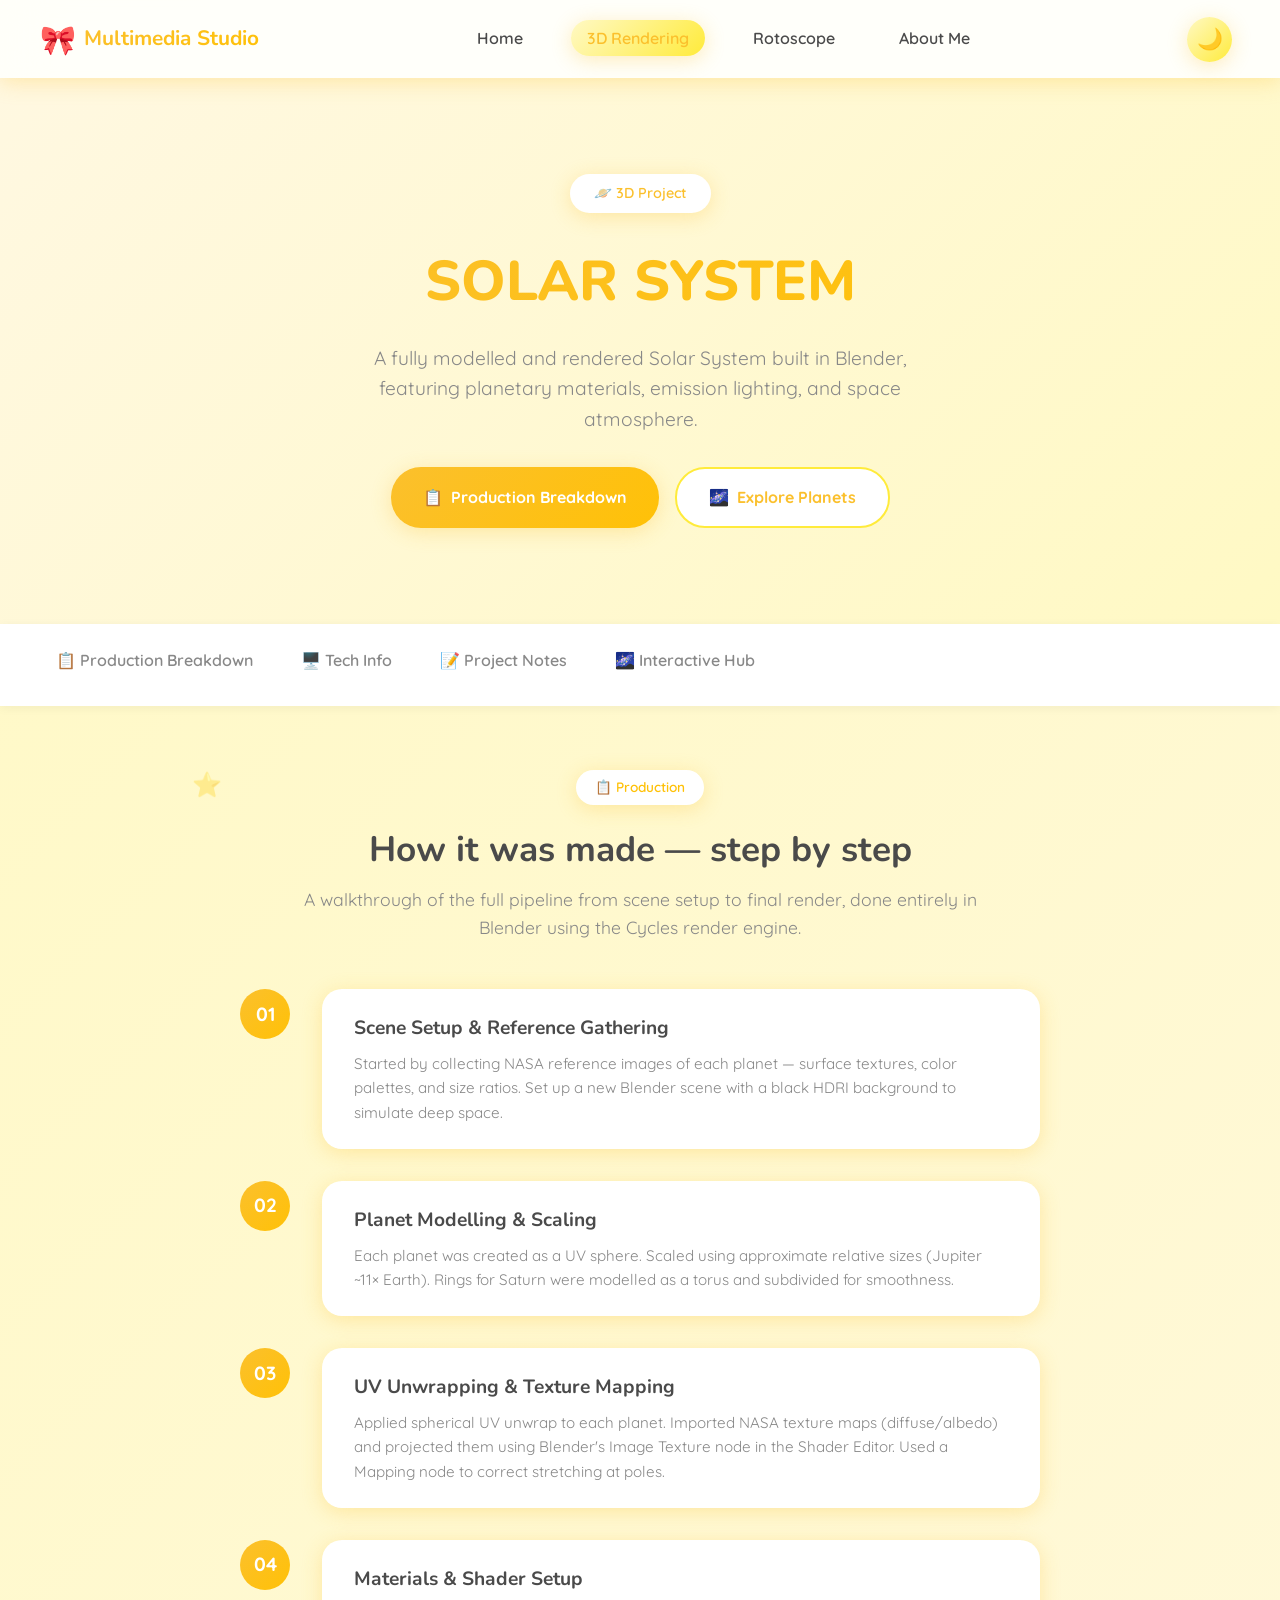
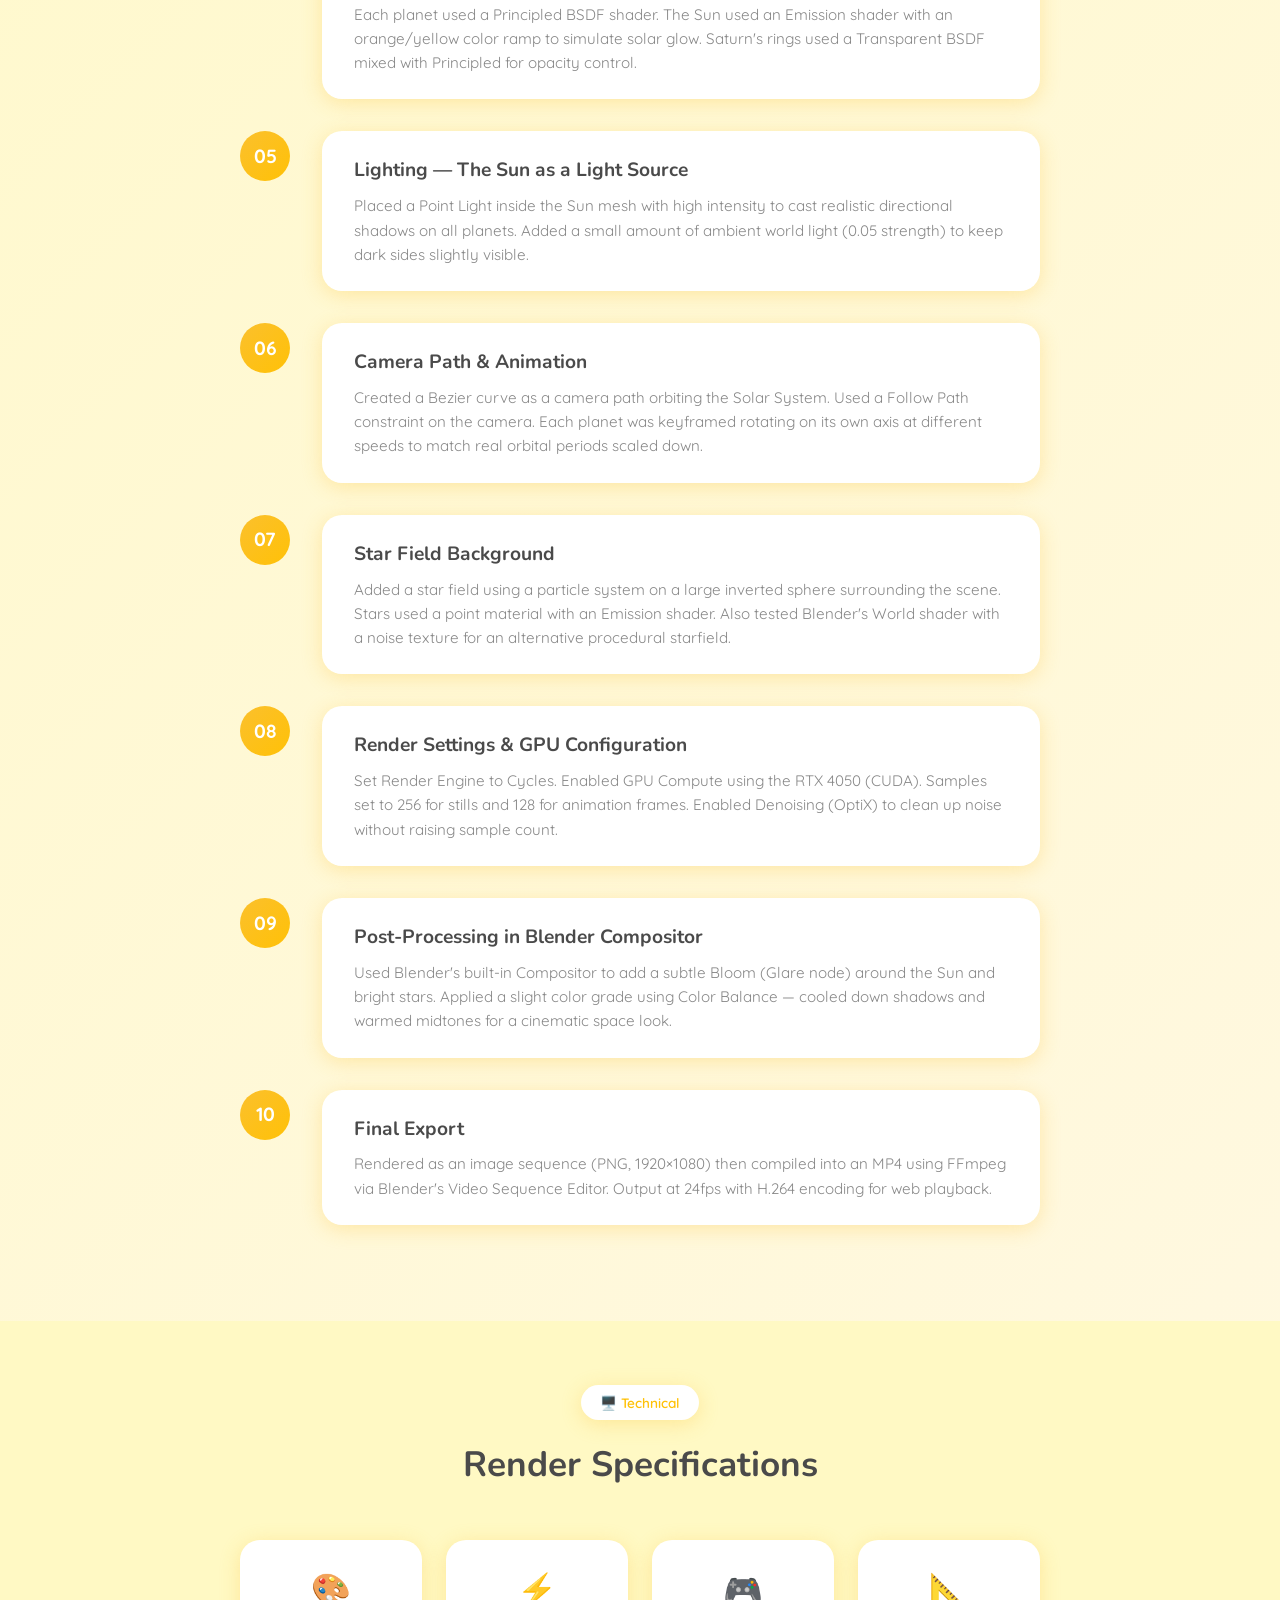
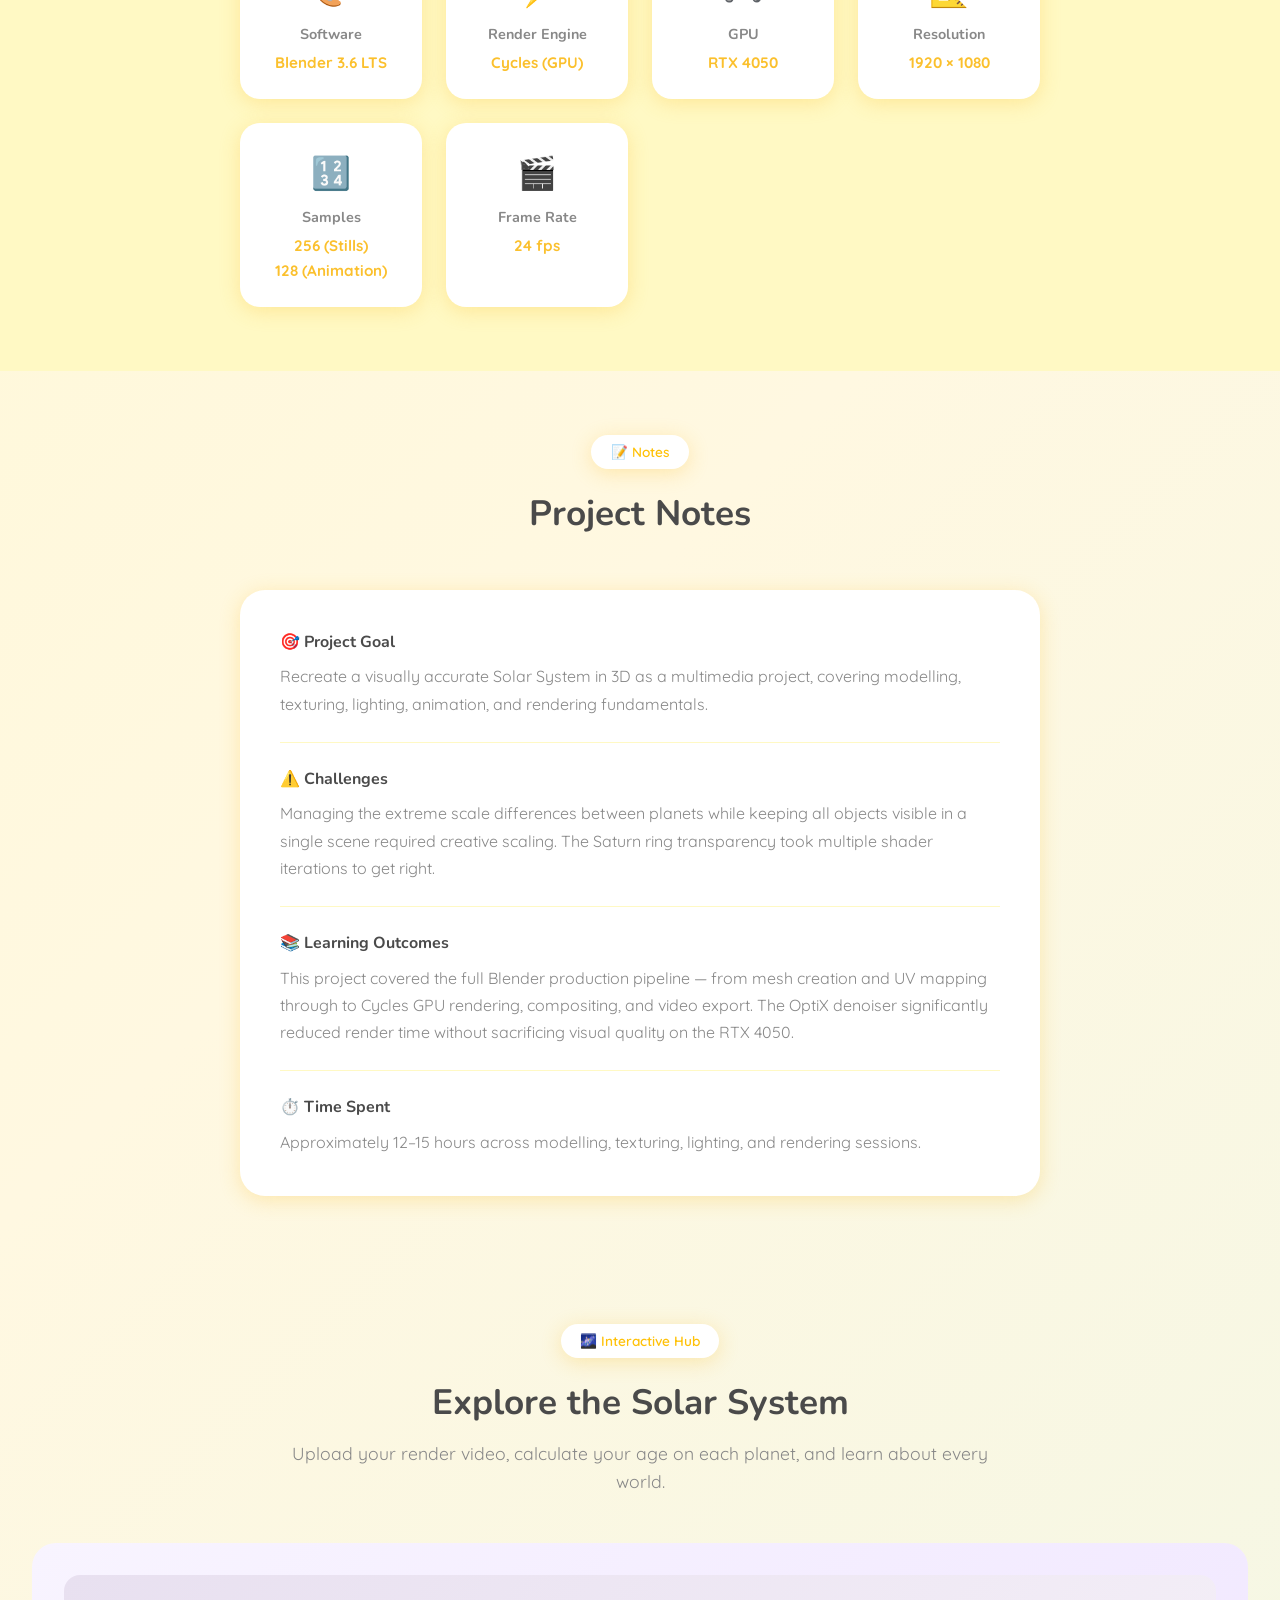
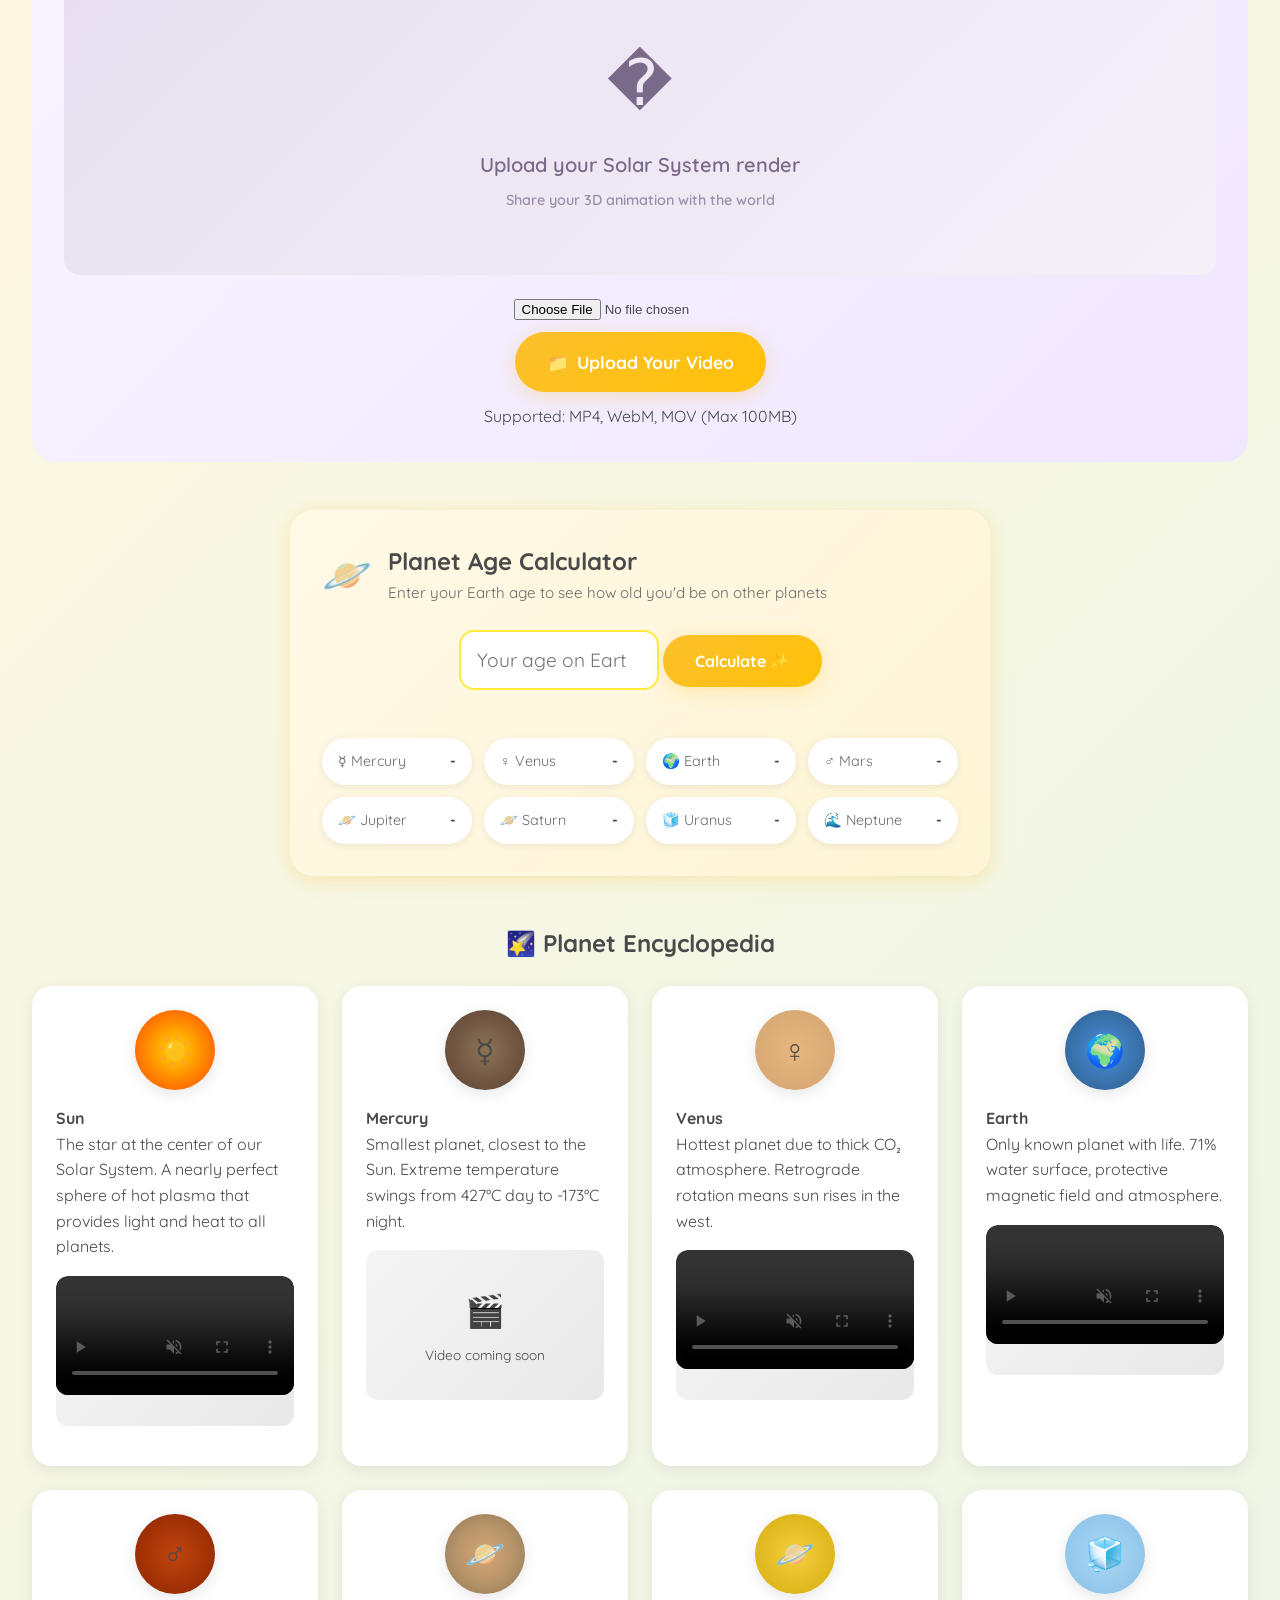
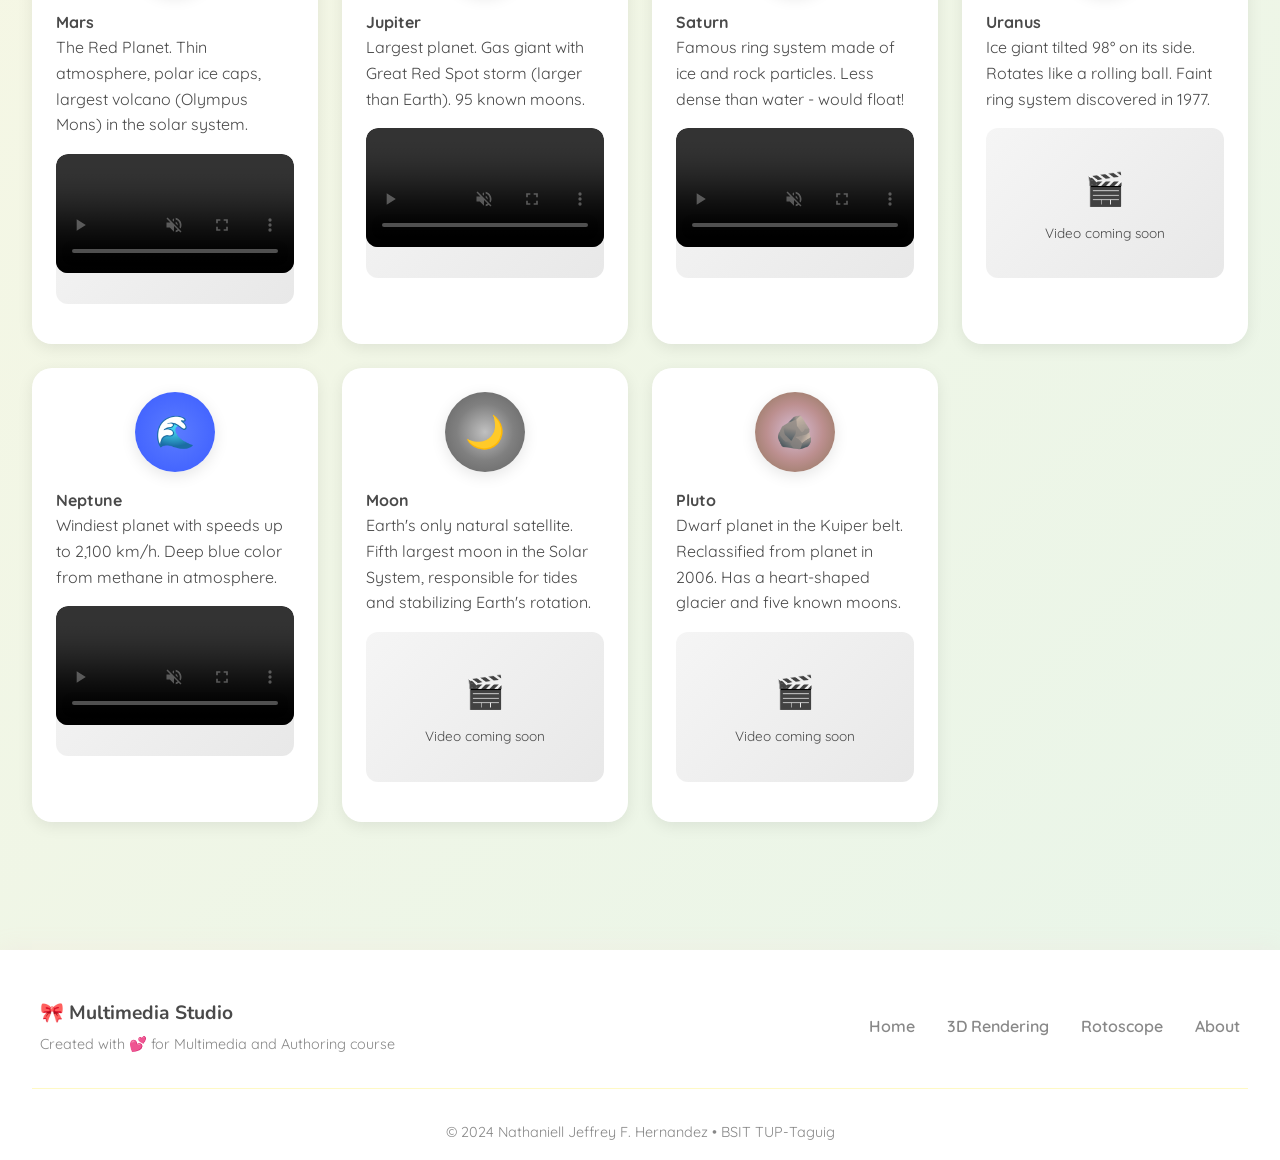
==== 3d-rendering.html @ fbd69162 "Initial commit - Multimedia Studio website" ====
<!DOCTYPE html>
<html lang="en">
<head>
    <meta charset="UTF-8">
    <meta name="viewport" content="width=device-width, initial-scale=1.0">
    <title>Multimedia Studio | 3D Rendering — Solar System</title>
    <link href="https://fonts.googleapis.com/css2?family=Nunito:wght@400;600;700;800&family=Quicksand:wght@400;500;600;700&display=swap" rel="stylesheet">
    <link rel="stylesheet" href="styles.css">
</head>
<body>
    <!-- Floating Decorative Elements -->
    <div class="floating-elements">
        <div class="float-item">🌸</div>
        <div class="float-item">✨</div>
        <div class="float-item">🪐</div>
        <div class="float-item">🌙</div>
        <div class="float-item">⭐</div>
    </div>

    <!-- Navigation -->
    <nav class="nav">
        <div class="nav-container">
            <a href="index.html" class="logo">
                <span class="logo-icon">🎀</span>
                <span class="logo-text">Multimedia Studio</span>
            </a>
            <ul class="nav-links">
                <li><a href="index.html" class="nav-link">Home</a></li>
                <li><a href="3d-rendering.html" class="nav-link active">3D Rendering</a></li>
                <li><a href="rotoscope.html" class="nav-link">Rotoscope</a></li>
                <li><a href="about.html" class="nav-link">About Me</a></li>
            </ul>
            <button class="theme-toggle" id="theme-toggle" title="Toggle Light/Dark Mode">
                <span class="theme-icon">🌙</span>
            </button>
            <button class="mobile-menu-btn">☰</button>
        </div>
    </nav>

    <!-- Hero Section -->
    <section class="hero hero-purple">
        <div class="hero-content">
            <div class="hero-badge">🪐 3D Project</div>
            <h1 class="hero-title">SOLAR SYSTEM</h1>
            <p class="hero-subtitle">A fully modelled and rendered Solar System built in Blender, featuring planetary materials, emission lighting, and space atmosphere.</p>
            
            <div class="hero-buttons">
                <a href="#production" class="btn btn-primary">
                    <span>📋</span> Production Breakdown
                </a>
                <a href="#encyclopedia" class="btn btn-secondary">
                    <span>🌌</span> Explore Planets
                </a>
            </div>
        </div>
    </section>

    <!-- Quick Navigation -->
    <div class="quick-nav">
        <div class="quick-nav-container">
            <a href="#production" class="quick-nav-link">📋 Production Breakdown</a>
            <a href="#tech" class="quick-nav-link">🖥️ Tech Info</a>
            <a href="#notes" class="quick-nav-link">📝 Project Notes</a>
            <a href="#encyclopedia" class="quick-nav-link">🌌 Interactive Hub</a>
        </div>
    </div>

    <!-- Production Breakdown -->
    <section id="production" class="section">
        <div class="section-header">
            <span class="section-badge">📋 Production</span>
            <h2 class="section-title">How it was made — step by step</h2>
            <p class="section-subtitle">A walkthrough of the full pipeline from scene setup to final render, done entirely in Blender using the Cycles render engine.</p>
        </div>

        <div class="timeline">
            <div class="timeline-item">
                <div class="timeline-number">01</div>
                <div class="timeline-content">
                    <h3>Scene Setup & Reference Gathering</h3>
                    <p>Started by collecting NASA reference images of each planet — surface textures, color palettes, and size ratios. Set up a new Blender scene with a black HDRI background to simulate deep space.</p>
                </div>
            </div>

            <div class="timeline-item">
                <div class="timeline-number">02</div>
                <div class="timeline-content">
                    <h3>Planet Modelling & Scaling</h3>
                    <p>Each planet was created as a UV sphere. Scaled using approximate relative sizes (Jupiter ~11× Earth). Rings for Saturn were modelled as a torus and subdivided for smoothness.</p>
                </div>
            </div>

            <div class="timeline-item">
                <div class="timeline-number">03</div>
                <div class="timeline-content">
                    <h3>UV Unwrapping & Texture Mapping</h3>
                    <p>Applied spherical UV unwrap to each planet. Imported NASA texture maps (diffuse/albedo) and projected them using Blender's Image Texture node in the Shader Editor. Used a Mapping node to correct stretching at poles.</p>
                </div>
            </div>

            <div class="timeline-item">
                <div class="timeline-number">04</div>
                <div class="timeline-content">
                    <h3>Materials & Shader Setup</h3>
                    <p>Each planet used a Principled BSDF shader. The Sun used an Emission shader with an orange/yellow color ramp to simulate solar glow. Saturn's rings used a Transparent BSDF mixed with Principled for opacity control.</p>
                </div>
            </div>

            <div class="timeline-item">
                <div class="timeline-number">05</div>
                <div class="timeline-content">
                    <h3>Lighting — The Sun as a Light Source</h3>
                    <p>Placed a Point Light inside the Sun mesh with high intensity to cast realistic directional shadows on all planets. Added a small amount of ambient world light (0.05 strength) to keep dark sides slightly visible.</p>
                </div>
            </div>

            <div class="timeline-item">
                <div class="timeline-number">06</div>
                <div class="timeline-content">
                    <h3>Camera Path & Animation</h3>
                    <p>Created a Bezier curve as a camera path orbiting the Solar System. Used a Follow Path constraint on the camera. Each planet was keyframed rotating on its own axis at different speeds to match real orbital periods scaled down.</p>
                </div>
            </div>

            <div class="timeline-item">
                <div class="timeline-number">07</div>
                <div class="timeline-content">
                    <h3>Star Field Background</h3>
                    <p>Added a star field using a particle system on a large inverted sphere surrounding the scene. Stars used a point material with an Emission shader. Also tested Blender's World shader with a noise texture for an alternative procedural starfield.</p>
                </div>
            </div>

            <div class="timeline-item">
                <div class="timeline-number">08</div>
                <div class="timeline-content">
                    <h3>Render Settings & GPU Configuration</h3>
                    <p>Set Render Engine to Cycles. Enabled GPU Compute using the RTX 4050 (CUDA). Samples set to 256 for stills and 128 for animation frames. Enabled Denoising (OptiX) to clean up noise without raising sample count.</p>
                </div>
            </div>

            <div class="timeline-item">
                <div class="timeline-number">09</div>
                <div class="timeline-content">
                    <h3>Post-Processing in Blender Compositor</h3>
                    <p>Used Blender's built-in Compositor to add a subtle Bloom (Glare node) around the Sun and bright stars. Applied a slight color grade using Color Balance — cooled down shadows and warmed midtones for a cinematic space look.</p>
                </div>
            </div>

            <div class="timeline-item">
                <div class="timeline-number">10</div>
                <div class="timeline-content">
                    <h3>Final Export</h3>
                    <p>Rendered as an image sequence (PNG, 1920×1080) then compiled into an MP4 using FFmpeg via Blender's Video Sequence Editor. Output at 24fps with H.264 encoding for web playback.</p>
                </div>
            </div>
        </div>
    </section>

    <!-- Tech Specs -->
    <section id="tech" class="section section-pink">
        <div class="section-header">
            <span class="section-badge">🖥️ Technical</span>
            <h2 class="section-title">Render Specifications</h2>
        </div>

        <div class="specs-grid">
            <div class="spec-card">
                <div class="spec-icon">🎨</div>
                <h4>Software</h4>
                <p>Blender 3.6 LTS</p>
            </div>
            <div class="spec-card">
                <div class="spec-icon">⚡</div>
                <h4>Render Engine</h4>
                <p>Cycles (GPU)</p>
            </div>
            <div class="spec-card">
                <div class="spec-icon">🎮</div>
                <h4>GPU</h4>
                <p>RTX 4050</p>
            </div>
            <div class="spec-card">
                <div class="spec-icon">📐</div>
                <h4>Resolution</h4>
                <p>1920 × 1080</p>
            </div>
            <div class="spec-card">
                <div class="spec-icon">🔢</div>
                <h4>Samples</h4>
                <p>256 (Stills)<br>128 (Animation)</p>
            </div>
            <div class="spec-card">
                <div class="spec-icon">🎬</div>
                <h4>Frame Rate</h4>
                <p>24 fps</p>
            </div>
        </div>
    </section>

    <!-- Project Notes -->
    <section id="notes" class="section">
        <div class="section-header">
            <span class="section-badge">📝 Notes</span>
            <h2 class="section-title">Project Notes</h2>
        </div>

        <div class="notes-card">
            <div class="note-item">
                <h4>🎯 Project Goal</h4>
                <p>Recreate a visually accurate Solar System in 3D as a multimedia project, covering modelling, texturing, lighting, animation, and rendering fundamentals.</p>
            </div>
            <div class="note-item">
                <h4>⚠️ Challenges</h4>
                <p>Managing the extreme scale differences between planets while keeping all objects visible in a single scene required creative scaling. The Saturn ring transparency took multiple shader iterations to get right.</p>
            </div>
            <div class="note-item">
                <h4>📚 Learning Outcomes</h4>
                <p>This project covered the full Blender production pipeline — from mesh creation and UV mapping through to Cycles GPU rendering, compositing, and video export. The OptiX denoiser significantly reduced render time without sacrificing visual quality on the RTX 4050.</p>
            </div>
            <div class="note-item">
                <h4>⏱️ Time Spent</h4>
                <p>Approximately 12–15 hours across modelling, texturing, lighting, and rendering sessions.</p>
            </div>
        </div>
    </section>

    <!-- Interactive Planet Hub -->
    <section id="encyclopedia" class="section">
        <div class="section-header">
            <span class="section-badge">🌌 Interactive Hub</span>
            <h2 class="section-title">Explore the Solar System</h2>
            <p class="section-subtitle">Upload your render video, calculate your age on each planet, and learn about every world.</p>
        </div>

        <!-- Video Upload Section -->
        <div class="video-upload-section">
            <div class="video-display-large" id="videoDisplay">
                <div class="video-placeholder-hero">
                    <span>�</span>
                    <p>Upload your Solar System render</p>
                    <p class="video-hint">Share your 3D animation with the world</p>
                </div>
            </div>
            <div class="video-controls-large">
                <input type="file" id="videoUpload" accept="video/*" class="video-input" onchange="handleVideoUpload(event)">
                <label for="videoUpload" class="btn btn-primary btn-large">
                    <span>📁</span> Upload Your Video
                </label>
                <p class="upload-note">Supported: MP4, WebM, MOV (Max 100MB)</p>
            </div>
        </div>

        <!-- Planet Age Calculator -->
        <div class="calculator-card integrated">
            <div class="calc-header">
                <span class="calc-icon">🪐</span>
                <div>
                    <h3>Planet Age Calculator</h3>
                    <p>Enter your Earth age to see how old you'd be on other planets</p>
                </div>
            </div>
            <div class="calc-input-group">
                <input type="number" id="earth-age" placeholder="Your age on Earth" min="0" max="120">
                <button onclick="calculatePlanetAges()" class="btn btn-primary">Calculate ✨</button>
            </div>
            
            <div id="age-results" class="age-results-compact">
                <div class="planet-age-pill">
                    <span>☿️ Mercury</span>
                    <strong id="mercury-age">-</strong>
                </div>
                <div class="planet-age-pill">
                    <span>♀️ Venus</span>
                    <strong id="venus-age">-</strong>
                </div>
                <div class="planet-age-pill">
                    <span>🌍 Earth</span>
                    <strong id="earth-result">-</strong>
                </div>
                <div class="planet-age-pill">
                    <span>♂️ Mars</span>
                    <strong id="mars-age">-</strong>
                </div>
                <div class="planet-age-pill">
                    <span>🪐 Jupiter</span>
                    <strong id="jupiter-age">-</strong>
                </div>
                <div class="planet-age-pill">
                    <span>🪐 Saturn</span>
                    <strong id="saturn-age">-</strong>
                </div>
                <div class="planet-age-pill">
                    <span>🧊 Uranus</span>
                    <strong id="uranus-age">-</strong>
                </div>
                <div class="planet-age-pill">
                    <span>🌊 Neptune</span>
                    <strong id="neptune-age">-</strong>
                </div>
            </div>
        </div>

        <!-- Planet Encyclopedia -->
        <div class="planets-encyclopedia">
            <h3 class="encyclopedia-title">🌠 Planet Encyclopedia</h3>
            <div class="planets-grid-videos">
                <!-- Sun -->
                <div class="planet-card-video">
                    <div class="planet-visual" style="background: radial-gradient(circle, #FFD700, #FF8C00, #FF4500);">☀️</div>
                    <h4>Sun</h4>
                    <p>The star at the center of our Solar System. A nearly perfect sphere of hot plasma that provides light and heat to all planets.</p>
                    <div class="planet-video-container">
                        <video controls loop autoplay muted class="planet-video-player">
                            <source src="sun0001-0250.mp4" type="video/mp4">
                            Your browser does not support the video tag.
                        </video>
                    </div>
                </div>
                <!-- Mercury - No video available -->
                <div class="planet-card-video">
                    <div class="planet-visual" style="background: radial-gradient(circle, #8B7355, #5C4033);">☿️</div>
                    <h4>Mercury</h4>
                    <p>Smallest planet, closest to the Sun. Extreme temperature swings from 427°C day to -173°C night.</p>
                    <div class="planet-video-container" id="mercury-video">
                        <div class="planet-video-placeholder">
                            <span>🎬</span>
                            <p>Video coming soon</p>
                        </div>
                    </div>
                </div>
                <!-- Venus -->
                <div class="planet-card-video">
                    <div class="planet-visual" style="background: radial-gradient(circle, #E6B87D, #D4A373);">♀️</div>
                    <h4>Venus</h4>
                    <p>Hottest planet due to thick CO₂ atmosphere. Retrograde rotation means sun rises in the west.</p>
                    <div class="planet-video-container">
                        <video controls loop autoplay muted class="planet-video-player">
                            <source src="venus0001-0250.mp4" type="video/mp4">
                            Your browser does not support the video tag.
                        </video>
                    </div>
                </div>
                <!-- Earth -->
                <div class="planet-card-video">
                    <div class="planet-visual" style="background: radial-gradient(circle, #4A90D9, #2E5C8A);">🌍</div>
                    <h4>Earth</h4>
                    <p>Only known planet with life. 71% water surface, protective magnetic field and atmosphere.</p>
                    <div class="planet-video-container">
                        <video controls loop autoplay muted class="planet-video-player">
                            <source src="earth0001-0250.mp4" type="video/mp4">
                            Your browser does not support the video tag.
                        </video>
                    </div>
                </div>
                <!-- Mars -->
                <div class="planet-card-video">
                    <div class="planet-visual" style="background: radial-gradient(circle, #C1440E, #8B2500);">♂️</div>
                    <h4>Mars</h4>
                    <p>The Red Planet. Thin atmosphere, polar ice caps, largest volcano (Olympus Mons) in the solar system.</p>
                    <div class="planet-video-container">
                        <video controls loop autoplay muted class="planet-video-player">
                            <source src="mars0001-0250.mp4" type="video/mp4">
                            Your browser does not support the video tag.
                        </video>
                    </div>
                </div>
                <!-- Jupiter -->
                <div class="planet-card-video">
                    <div class="planet-visual" style="background: radial-gradient(circle, #D4A574, #B8956A, #8B7355);">🪐</div>
                    <h4>Jupiter</h4>
                    <p>Largest planet. Gas giant with Great Red Spot storm (larger than Earth). 95 known moons.</p>
                    <div class="planet-video-container">
                        <video controls loop autoplay muted class="planet-video-player">
                            <source src="jupiter0001-0250.mp4" type="video/mp4">
                            Your browser does not support the video tag.
                        </video>
                    </div>
                </div>
                <!-- Saturn -->
                <div class="planet-card-video">
                    <div class="planet-visual" style="background: radial-gradient(circle, #F4D03F, #D4AC0D);">🪐</div>
                    <h4>Saturn</h4>
                    <p>Famous ring system made of ice and rock particles. Less dense than water - would float!</p>
                    <div class="planet-video-container">
                        <video controls loop autoplay muted class="planet-video-player">
                            <source src="saturn0001-0250.mp4" type="video/mp4">
                            Your browser does not support the video tag.
                        </video>
                    </div>
                </div>
                <!-- Uranus - No video available -->
                <div class="planet-card-video">
                    <div class="planet-visual" style="background: radial-gradient(circle, #AED6F1, #85C1E9);">🧊</div>
                    <h4>Uranus</h4>
                    <p>Ice giant tilted 98° on its side. Rotates like a rolling ball. Faint ring system discovered in 1977.</p>
                    <div class="planet-video-container" id="uranus-video">
                        <div class="planet-video-placeholder">
                            <span>🎬</span>
                            <p>Video coming soon</p>
                        </div>
                    </div>
                </div>
                <!-- Neptune -->
                <div class="planet-card-video">
                    <div class="planet-visual" style="background: radial-gradient(circle, #5B7CFF, #3B5CFF);">🌊</div>
                    <h4>Neptune</h4>
                    <p>Windiest planet with speeds up to 2,100 km/h. Deep blue color from methane in atmosphere.</p>
                    <div class="planet-video-container">
                        <video controls loop autoplay muted class="planet-video-player">
                            <source src="neptune0001-0250.mp4" type="video/mp4">
                            Your browser does not support the video tag.
                        </video>
                    </div>
                </div>
                <!-- Moon -->
                <div class="planet-card-video">
                    <div class="planet-visual" style="background: radial-gradient(circle, #C0C0C0, #808080, #606060);">🌙</div>
                    <h4>Moon</h4>
                    <p>Earth's only natural satellite. Fifth largest moon in the Solar System, responsible for tides and stabilizing Earth's rotation.</p>
                    <div class="planet-video-container" id="moon-video">
                        <div class="planet-video-placeholder">
                            <span>🎬</span>
                            <p>Video coming soon</p>
                        </div>
                    </div>
                </div>
                <!-- Pluto -->
                <div class="planet-card-video">
                    <div class="planet-visual" style="background: radial-gradient(circle, #D8BFD8, #BC8F8F, #8B7355);">🪨</div>
                    <h4>Pluto</h4>
                    <p>Dwarf planet in the Kuiper belt. Reclassified from planet in 2006. Has a heart-shaped glacier and five known moons.</p>
                    <div class="planet-video-container" id="pluto-video">
                        <div class="planet-video-placeholder">
                            <span>🎬</span>
                            <p>Video coming soon</p>
                        </div>
                    </div>
                </div>
            </div>
        </div>
    </section>

    <!-- Footer -->
    <footer class="footer">
        <div class="footer-content">
            <div class="footer-brand">
                <span class="footer-logo">🎀 Multimedia Studio</span>
                <p>Created with 💕 for Multimedia and Authoring course</p>
            </div>
            <div class="footer-links">
                <a href="index.html">Home</a>
                <a href="3d-rendering.html">3D Rendering</a>
                <a href="rotoscope.html">Rotoscope</a>
                <a href="about.html">About</a>
            </div>
        </div>
        <div class="footer-bottom">
            <p>© 2024 Nathaniell Jeffrey F. Hernandez • BSIT TUP-Taguig</p>
        </div>
    </footer>

    <script src="script.js"></script>
    <script>
        function handleVideoUpload(event) {
            const file = event.target.files[0];
            if (file) {
                const videoUrl = URL.createObjectURL(file);
                const videoDisplay = document.getElementById('videoDisplay');
                videoDisplay.innerHTML = `
                    <video controls class="uploaded-video-large">
                        <source src="${videoUrl}" type="${file.type}">
                        Your browser does not support the video tag.
                    </video>
                `;
            }
        }

        function handlePlanetVideoUpload(event, planet) {
            const file = event.target.files[0];
            if (file) {
                const videoUrl = URL.createObjectURL(file);
                const container = document.getElementById(planet + '-video');
                container.innerHTML = `
                    <video controls loop autoplay muted class="planet-video-player">
                        <source src="${videoUrl}" type="${file.type}">
                        Your browser does not support the video tag.
                    </video>
                `;
            }
        }

        function embedPlanetVideo(planet, url) {
            if (!url) return;
            
            let videoId = '';
            
            // Extract YouTube video ID from various URL formats
            if (url.includes('youtube.com/watch?v=')) {
                videoId = url.split('v=')[1]?.split('&')[0];
            } else if (url.includes('youtu.be/')) {
                videoId = url.split('youtu.be/')[1]?.split('?')[0];
            } else if (url.includes('youtube.com/embed/')) {
                videoId = url.split('embed/')[1]?.split('?')[0];
            }
            
            if (videoId) {
                const container = document.getElementById(planet + '-video');
                container.innerHTML = `
                    <div class="planet-video-embed">
                        <iframe 
                            src="https://www.youtube.com/embed/${videoId}?autoplay=1&mute=1&loop=1&playlist=${videoId}" 
                            title="${planet} Video"
                            allow="accelerometer; autoplay; clipboard-write; encrypted-media; gyroscope; picture-in-picture" 
                            allowfullscreen>
                        </iframe>
                    </div>
                `;
            }
        }
    </script>
</body>
</html>
---- styles.css ----
/* ===== CSS VARIABLES ===== */
:root {
    /* Light Mode - Pastel Yellow Palette */
    --primary-light: #FFF9C4;
    --primary-medium: #FFEB3B;
    --primary-dark: #FBC02D;
    --accent-light: #FFF8E1;
    --accent-medium: #FFE082;
    --accent-dark: #FFC107;
    --secondary-light: #E8F5E9;
    --secondary-medium: #C8E6C9;
    --cream: #FFFBF0;
    --white: #FFFFFF;
    --text-dark: #4A4A4A;
    --text-muted: #888888;
    --bg-body: linear-gradient(135deg, #FFF9C4 0%, #FFF8E1 50%, #E8F5E9 100%);
    --shadow-soft: 0 4px 20px rgba(251, 192, 45, 0.3);
    --shadow-medium: 0 8px 30px rgba(255, 193, 7, 0.2);
    --gradient-primary: linear-gradient(135deg, #FFF9C4 0%, #FFEB3B 100%);
    --gradient-accent: linear-gradient(135deg, #FFF8E1 0%, #FFE082 100%);
    --gradient-mixed: linear-gradient(135deg, #FFF9C4 0%, #FFF8E1 50%, #E8F5E9 100%);
    --card-bg: #FFFFFF;
    --nav-bg: rgba(255, 255, 255, 0.9);
}

/* Dark Mode */
[data-theme="dark"] {
    --primary-light: #3D3D00;
    --primary-medium: #5C5C00;
    --primary-dark: #FBC02D;
    --accent-light: #2D2D1A;
    --accent-medium: #4A4A2A;
    --accent-dark: #FFE082;
    --secondary-light: #1A2D1A;
    --secondary-medium: #2A4A2A;
    --cream: #1A1A1A;
    --white: #2D2D2D;
    --text-dark: #F5F5F5;
    --text-muted: #AAAAAA;
    --bg-body: linear-gradient(135deg, #1A1A0A 0%, #2D2D1A 50%, #1A2D1A 100%);
    --shadow-soft: 0 4px 20px rgba(0, 0, 0, 0.5);
    --shadow-medium: 0 8px 30px rgba(0, 0, 0, 0.7);
    --gradient-primary: linear-gradient(135deg, #3D3D00 0%, #5C5C00 100%);
    --gradient-accent: linear-gradient(135deg, #2D2D1A 0%, #4A4A2A 100%);
    --gradient-mixed: linear-gradient(135deg, #1A1A0A 0%, #2D2D1A 50%, #1A2D1A 100%);
    --card-bg: #2D2D2D;
    --nav-bg: rgba(45, 45, 45, 0.95);
}

/* ===== RESET & BASE ===== */
* {
    margin: 0;
    padding: 0;
    box-sizing: border-box;
}

html {
    scroll-behavior: smooth;
}

body {
    font-family: 'Quicksand', 'Nunito', sans-serif;
    background: var(--bg-body);
    color: var(--text-dark);
    line-height: 1.6;
    overflow-x: hidden;
    min-height: 100vh;
    transition: background 0.3s ease, color 0.3s ease;
}

/* ===== FLOATING ELEMENTS ===== */
.floating-elements {
    position: fixed;
    top: 0;
    left: 0;
    width: 100%;
    height: 100%;
    pointer-events: none;
    z-index: 1;
    overflow: hidden;
}

.float-item {
    position: absolute;
    font-size: 1.5rem;
    opacity: 0.4;
    animation: float 15s infinite ease-in-out;
}

.float-item:nth-child(1) { top: 10%; left: 5%; animation-delay: 0s; }
.float-item:nth-child(2) { top: 20%; right: 10%; animation-delay: 2s; }
.float-item:nth-child(3) { top: 50%; left: 3%; animation-delay: 4s; }
.float-item:nth-child(4) { top: 70%; right: 5%; animation-delay: 1s; }
.float-item:nth-child(5) { top: 85%; left: 15%; animation-delay: 3s; }

@keyframes float {
    0%, 100% { transform: translateY(0) rotate(0deg); }
    50% { transform: translateY(-20px) rotate(10deg); }
}

/* ===== NAVIGATION ===== */
.nav {
    position: sticky;
    top: 0;
    background: var(--nav-bg);
    backdrop-filter: blur(20px);
    padding: 1rem 2rem;
    z-index: 1000;
    box-shadow: var(--shadow-soft);
    transition: background 0.3s ease;
}

/* ===== THEME TOGGLE ===== */
.theme-toggle {
    background: var(--gradient-primary);
    border: none;
    border-radius: 50%;
    width: 45px;
    height: 45px;
    cursor: pointer;
    font-size: 1.3rem;
    display: flex;
    align-items: center;
    justify-content: center;
    box-shadow: var(--shadow-soft);
    transition: all 0.3s ease;
    margin-right: 0.5rem;
}

.theme-toggle:hover {
    transform: scale(1.1) rotate(15deg);
    box-shadow: var(--shadow-medium);
}

[data-theme="dark"] .theme-toggle {
    background: linear-gradient(135deg, #5C5C00, #FBC02D);
}

.nav-container {
    max-width: 1200px;
    margin: 0 auto;
    display: flex;
    justify-content: space-between;
    align-items: center;
}

.logo {
    display: flex;
    align-items: center;
    gap: 0.5rem;
    text-decoration: none;
    color: var(--text-dark);
}

.logo-icon {
    font-size: 1.8rem;
}

.logo-text {
    font-family: 'Nunito', sans-serif;
    font-weight: 700;
    font-size: 1.3rem;
    background: linear-gradient(135deg, var(--primary-dark), var(--accent-dark));
    -webkit-background-clip: text;
    -webkit-text-fill-color: transparent;
    background-clip: text;
}

.nav-links {
    display: flex;
    list-style: none;
    gap: 2rem;
}

.nav-link {
    text-decoration: none;
    color: var(--text-dark);
    font-weight: 600;
    padding: 0.5rem 1rem;
    border-radius: 20px;
    transition: all 0.3s ease;
    position: relative;
}

.nav-link:hover,
.nav-link.active {
    background: var(--gradient-primary);
    color: var(--primary-dark);
    box-shadow: var(--shadow-soft);
}

.mobile-menu-btn {
    display: none;
    background: none;
    border: none;
    font-size: 1.5rem;
    cursor: pointer;
}

/* ===== HERO SECTION ===== */
.hero {
    position: relative;
    padding: 6rem 2rem;
    text-align: center;
    overflow: hidden;
    z-index: 2;
}

.hero-content {
    max-width: 800px;
    margin: 0 auto;
}

.hero-badge {
    display: inline-block;
    background: var(--white);
    padding: 0.5rem 1.5rem;
    border-radius: 30px;
    font-weight: 600;
    font-size: 0.9rem;
    color: var(--primary-dark);
    box-shadow: var(--shadow-soft);
    margin-bottom: 1.5rem;
}

.hero-title {
    font-family: 'Nunito', sans-serif;
    font-size: 3.5rem;
    font-weight: 800;
    margin-bottom: 1rem;
    background: linear-gradient(135deg, var(--primary-dark), var(--accent-dark));
    -webkit-background-clip: text;
    -webkit-text-fill-color: transparent;
    background-clip: text;
}

.hero-subtitle {
    font-size: 1.2rem;
    color: var(--text-muted);
    max-width: 600px;
    margin: 0 auto 2rem;
}

.hero-buttons {
    display: flex;
    gap: 1rem;
    justify-content: center;
    flex-wrap: wrap;
}

.hero-purple {
    background: linear-gradient(135deg, var(--accent-light) 0%, var(--primary-light) 100%);
}

.hero-pink {
    background: linear-gradient(135deg, var(--primary-light) 0%, var(--peach) 100%);
}

/* ===== BUTTONS ===== */
.btn {
    display: inline-flex;
    align-items: center;
    gap: 0.5rem;
    padding: 1rem 2rem;
    border-radius: 30px;
    text-decoration: none;
    font-weight: 700;
    transition: all 0.3s ease;
    border: none;
    cursor: pointer;
    font-family: inherit;
    font-size: 1rem;
}

.btn-primary {
    background: linear-gradient(135deg, var(--primary-dark), var(--accent-dark));
    color: var(--white);
    box-shadow: var(--shadow-soft);
}

.btn-primary:hover {
    transform: translateY(-3px);
    box-shadow: var(--shadow-medium);
}

.btn-secondary {
    background: var(--white);
    color: var(--primary-dark);
    border: 2px solid var(--primary-medium);
}

.btn-secondary:hover {
    background: var(--primary-light);
    transform: translateY(-3px);
}

/* ===== SECTIONS ===== */
.section {
    padding: 4rem 2rem;
    position: relative;
    z-index: 2;
}

.section-pink {
    background: var(--primary-light);
}

.section-purple {
    background: var(--accent-light);
}

.section-header {
    text-align: center;
    max-width: 700px;
    margin: 0 auto 3rem;
}

.section-badge {
    display: inline-block;
    background: var(--white);
    padding: 0.4rem 1.2rem;
    border-radius: 20px;
    font-size: 0.85rem;
    font-weight: 600;
    color: var(--accent-dark);
    box-shadow: var(--shadow-soft);
    margin-bottom: 1rem;
}

.section-title {
    font-family: 'Nunito', sans-serif;
    font-size: 2.2rem;
    font-weight: 700;
    margin-bottom: 0.5rem;
    color: var(--text-dark);
}

.section-subtitle {
    color: var(--text-muted);
    font-size: 1.1rem;
}

/* ===== CARDS ===== */
.cards-grid {
    display: grid;
    grid-template-columns: repeat(auto-fit, minmax(350px, 1fr));
    gap: 2rem;
    max-width: 1200px;
    margin: 0 auto;
}

.card {
    background: var(--white);
    border-radius: 25px;
    overflow: hidden;
    box-shadow: var(--shadow-soft);
    transition: all 0.3s ease;
}

.card:hover {
    transform: translateY(-10px);
    box-shadow: var(--shadow-medium);
}

.card-image {
    background: var(--gradient-primary);
    padding: 3rem;
    text-align: center;
    position: relative;
}

.card-icon-large {
    font-size: 4rem;
}

.card-badges {
    position: absolute;
    bottom: 1rem;
    left: 1rem;
    display: flex;
    gap: 0.5rem;
}

.card-badge {
    background: var(--white);
    padding: 0.3rem 0.8rem;
    border-radius: 15px;
    font-size: 0.75rem;
    font-weight: 600;
    color: var(--primary-dark);
}

.card-content {
    padding: 2rem;
}

.card-title {
    font-family: 'Nunito', sans-serif;
    font-size: 1.4rem;
    font-weight: 700;
    margin-bottom: 0.8rem;
    color: var(--text-dark);
}

.card-desc {
    color: var(--text-muted);
    margin-bottom: 1.5rem;
    line-height: 1.7;
}

.card-link {
    display: inline-flex;
    align-items: center;
    gap: 0.5rem;
    color: var(--primary-dark);
    text-decoration: none;
    font-weight: 700;
    transition: gap 0.3s ease;
}

.card-link:hover {
    gap: 1rem;
}

/* ===== QUICK LINKS ===== */
.quick-links {
    display: grid;
    grid-template-columns: repeat(auto-fit, minmax(250px, 1fr));
    gap: 1.5rem;
    max-width: 1000px;
    margin: 0 auto;
}

.quick-link {
    display: flex;
    align-items: center;
    gap: 1rem;
    background: var(--white);
    padding: 1.5rem;
    border-radius: 20px;
    text-decoration: none;
    box-shadow: var(--shadow-soft);
    transition: all 0.3s ease;
}

.quick-link:hover {
    transform: translateX(5px);
    box-shadow: var(--shadow-medium);
}

.quick-link-icon {
    font-size: 2rem;
}

.quick-link-content h4 {
    font-family: 'Nunito', sans-serif;
    color: var(--text-dark);
    margin-bottom: 0.2rem;
}

.quick-link-content p {
    font-size: 0.9rem;
    color: var(--text-muted);
}

/* ===== QUICK NAV ===== */
.quick-nav {
    background: var(--white);
    padding: 1rem 2rem;
    position: sticky;
    top: 70px;
    z-index: 100;
    box-shadow: 0 2px 10px rgba(0,0,0,0.05);
}

.quick-nav-container {
    max-width: 1200px;
    margin: 0 auto;
    display: flex;
    gap: 1rem;
    overflow-x: auto;
    padding-bottom: 0.5rem;
}

.quick-nav-link {
    white-space: nowrap;
    text-decoration: none;
    color: var(--text-muted);
    font-weight: 600;
    padding: 0.5rem 1rem;
    border-radius: 20px;
    transition: all 0.3s ease;
}

.quick-nav-link:hover {
    background: var(--primary-light);
    color: var(--primary-dark);
}

/* ===== TIMELINE ===== */
.timeline {
    max-width: 800px;
    margin: 0 auto;
}

.timeline-item {
    display: flex;
    gap: 2rem;
    margin-bottom: 2rem;
    position: relative;
}

.timeline-number {
    flex-shrink: 0;
    width: 50px;
    height: 50px;
    background: linear-gradient(135deg, var(--primary-dark), var(--accent-dark));
    color: var(--white);
    border-radius: 50%;
    display: flex;
    align-items: center;
    justify-content: center;
    font-weight: 700;
    font-size: 1.2rem;
}

.timeline-content {
    background: var(--white);
    padding: 1.5rem 2rem;
    border-radius: 20px;
    box-shadow: var(--shadow-soft);
    flex: 1;
}

.timeline-content h3 {
    font-family: 'Nunito', sans-serif;
    font-size: 1.2rem;
    margin-bottom: 0.5rem;
    color: var(--text-dark);
}

.timeline-content p {
    color: var(--text-muted);
    font-size: 0.95rem;
}

/* ===== SPECS GRID ===== */
.specs-grid {
    display: grid;
    grid-template-columns: repeat(auto-fit, minmax(150px, 1fr));
    gap: 1.5rem;
    max-width: 800px;
    margin: 0 auto;
}

.spec-card {
    background: var(--white);
    padding: 1.5rem;
    border-radius: 20px;
    text-align: center;
    box-shadow: var(--shadow-soft);
    transition: all 0.3s ease;
}

.spec-card:hover {
    transform: translateY(-5px);
    box-shadow: var(--shadow-medium);
}

.spec-icon {
    font-size: 2rem;
    margin-bottom: 0.5rem;
}

.spec-card h4 {
    font-family: 'Nunito', sans-serif;
    font-size: 0.9rem;
    color: var(--text-muted);
    margin-bottom: 0.3rem;
}

.spec-card p {
    font-weight: 700;
    color: var(--primary-dark);
    font-size: 0.95rem;
}

/* ===== NOTES CARD ===== */
.notes-card {
    background: var(--white);
    border-radius: 25px;
    padding: 2.5rem;
    max-width: 800px;
    margin: 0 auto;
    box-shadow: var(--shadow-soft);
}

.note-item {
    margin-bottom: 1.5rem;
    padding-bottom: 1.5rem;
    border-bottom: 1px solid var(--primary-light);
}

.note-item:last-child {
    margin-bottom: 0;
    padding-bottom: 0;
    border-bottom: none;
}

.note-item h4 {
    font-family: 'Nunito', sans-serif;
    margin-bottom: 0.5rem;
    color: var(--text-dark);
}

.note-item p {
    color: var(--text-muted);
    line-height: 1.7;
}

/* ===== CALCULATOR ===== */
.calculator-card {
    background: var(--white);
    border-radius: 25px;
    padding: 2.5rem;
    max-width: 700px;
    margin: 0 auto;
    box-shadow: var(--shadow-soft);
}

.calc-input-group {
    text-align: center;
    margin-bottom: 2rem;
}

.calc-input-group label {
    display: block;
    font-weight: 700;
    margin-bottom: 1rem;
    font-size: 1.2rem;
    color: var(--text-dark);
}

.calc-input-group input {
    width: 200px;
    padding: 1rem;
    border: 2px solid var(--primary-medium);
    border-radius: 15px;
    font-size: 1.2rem;
    text-align: center;
    font-family: inherit;
    margin-bottom: 1rem;
}

.calc-input-group input:focus {
    outline: none;
    border-color: var(--primary-dark);
    box-shadow: 0 0 0 3px rgba(251, 192, 45, 0.3);
}

.age-results {
    display: grid;
    grid-template-columns: repeat(auto-fit, minmax(140px, 1fr));
    gap: 1rem;
}

.planet-age-item {
    background: var(--primary-light);
    padding: 1rem;
    border-radius: 15px;
    text-align: center;
    transition: all 0.3s ease;
}

.planet-age-item:hover {
    transform: scale(1.05);
}

.planet-icon {
    font-size: 2rem;
    margin-bottom: 0.3rem;
}

.planet-info h4 {
    font-size: 0.9rem;
    color: var(--text-dark);
}

.planet-years {
    font-weight: 700;
    color: var(--primary-dark);
    font-size: 1.1rem;
}

/* ===== PLANETS GRID ===== */
.planets-grid {
    display: grid;
    grid-template-columns: repeat(auto-fit, minmax(200px, 1fr));
    gap: 1.5rem;
    max-width: 1000px;
    margin: 0 auto;
}

.planet-card {
    background: var(--white);
    padding: 1.5rem;
    border-radius: 20px;
    text-align: center;
    box-shadow: var(--shadow-soft);
    transition: all 0.3s ease;
}

.planet-card:hover {
    transform: translateY(-5px);
    box-shadow: var(--shadow-medium);
}

.planet-visual {
    width: 80px;
    height: 80px;
    border-radius: 50%;
    margin: 0 auto 1rem;
    display: flex;
    align-items: center;
    justify-content: center;
    font-size: 2rem;
    box-shadow: 0 4px 15px rgba(0,0,0,0.1);
}

.planet-card h4 {
    font-family: 'Nunito', sans-serif;
    margin-bottom: 0.5rem;
    color: var(--text-dark);
}

.planet-card p {
    font-size: 0.85rem;
    color: var(--text-muted);
    line-height: 1.5;
}

/* ===== VIDEOS GRID ===== */
.videos-grid {
    display: grid;
    grid-template-columns: repeat(auto-fit, minmax(280px, 1fr));
    gap: 1.5rem;
    max-width: 1200px;
    margin: 0 auto;
}

.video-card {
    background: var(--white);
    border-radius: 20px;
    padding: 1.5rem;
    box-shadow: var(--shadow-soft);
    transition: all 0.3s ease;
    position: relative;
}

.video-card:hover {
    transform: translateY(-5px);
    box-shadow: var(--shadow-medium);
}

.video-badge {
    position: absolute;
    top: -10px;
    right: 15px;
    background: linear-gradient(135deg, var(--primary-dark), var(--accent-dark));
    color: var(--white);
    padding: 0.3rem 0.8rem;
    border-radius: 15px;
    font-size: 0.75rem;
    font-weight: 700;
}

.video-icon {
    font-size: 2.5rem;
    margin-bottom: 0.5rem;
}

.video-card h3 {
    font-family: 'Nunito', sans-serif;
    font-size: 1.1rem;
    margin-bottom: 0.5rem;
    color: var(--text-dark);
}

.video-card p {
    font-size: 0.9rem;
    color: var(--text-muted);
    margin-bottom: 1rem;
}

.video-placeholder {
    background: var(--primary-light);
    border-radius: 15px;
    padding: 2rem;
    text-align: center;
}

.video-placeholder span {
    font-size: 2rem;
    display: block;
    margin-bottom: 0.5rem;
}

.video-placeholder p {
    font-size: 0.8rem;
    margin: 0;
}

.video-container {
    max-width: 800px;
    margin: 0 auto;
    position: relative;
    padding-bottom: 56.25%;
    height: 0;
    overflow: hidden;
    border-radius: 20px;
    box-shadow: var(--shadow-soft);
}

.video-container iframe {
    position: absolute;
    top: 0;
    left: 0;
    width: 100%;
    height: 100%;
    border: none;
    border-radius: 20px;
}

/* ===== TOOLS GRID ===== */
.tools-grid {
    display: grid;
    grid-template-columns: repeat(auto-fit, minmax(280px, 1fr));
    gap: 1.5rem;
    max-width: 1000px;
    margin: 0 auto;
}

.tool-card {
    background: var(--white);
    padding: 1.5rem;
    border-radius: 20px;
    box-shadow: var(--shadow-soft);
    transition: all 0.3s ease;
}

.tool-card:hover {
    transform: translateY(-5px);
    box-shadow: var(--shadow-medium);
}

.tool-icon {
    font-size: 2.5rem;
    margin-bottom: 0.5rem;
}

.tool-card h4 {
    font-family: 'Nunito', sans-serif;
    font-size: 1.1rem;
    margin-bottom: 0.5rem;
    color: var(--text-dark);
}

.tool-card p {
    font-size: 0.9rem;
    color: var(--text-muted);
    line-height: 1.6;
}

/* ===== PORTFOLIO CARDS ===== */
.portfolio-cards {
    display: grid;
    grid-template-columns: repeat(auto-fit, minmax(400px, 1fr));
    gap: 2rem;
    max-width: 1000px;
    margin: 0 auto;
}

.portfolio-card {
    background: var(--white);
    padding: 2rem;
    border-radius: 25px;
    text-decoration: none;
    color: inherit;
    box-shadow: var(--shadow-soft);
    transition: all 0.3s ease;
}

.portfolio-card:hover {
    transform: translateY(-5px);
    box-shadow: var(--shadow-medium);
}

.portfolio-icon {
    font-size: 3rem;
    margin-bottom: 0.5rem;
}

.portfolio-card h3 {
    font-size: 0.9rem;
    color: var(--primary-dark);
    font-weight: 700;
    margin-bottom: 0.3rem;
}

.portfolio-card h4 {
    font-family: 'Nunito', sans-serif;
    font-size: 1.2rem;
    margin-bottom: 0.5rem;
    color: var(--text-dark);
}

.portfolio-card p {
    color: var(--text-muted);
    font-size: 0.95rem;
    line-height: 1.6;
}

/* ===== COURSE CARD ===== */
.course-card {
    background: var(--white);
    border-radius: 25px;
    padding: 2.5rem;
    max-width: 800px;
    margin: 0 auto;
    box-shadow: var(--shadow-soft);
}

.course-card > p {
    font-size: 1.1rem;
    color: var(--text-muted);
    margin-bottom: 1.5rem;
    line-height: 1.7;
}

.course-card h4 {
    font-family: 'Nunito', sans-serif;
    font-size: 1.2rem;
    margin-bottom: 1rem;
    color: var(--text-dark);
}

.skills-list {
    list-style: none;
    display: grid;
    grid-template-columns: repeat(auto-fit, minmax(250px, 1fr));
    gap: 0.8rem;
}

.skills-list li {
    display: flex;
    align-items: center;
    gap: 0.5rem;
    font-size: 0.95rem;
    color: var(--text-muted);
}

/* ===== FOOTER ===== */
.footer {
    background: var(--white);
    padding: 3rem 2rem 1rem;
    margin-top: 4rem;
    box-shadow: 0 -4px 20px rgba(255, 182, 193, 0.1);
}

.footer-content {
    max-width: 1200px;
    margin: 0 auto;
    display: flex;
    justify-content: space-between;
    align-items: center;
    flex-wrap: wrap;
    gap: 2rem;
    margin-bottom: 2rem;
}

.footer-brand {
    text-align: left;
}

.footer-logo {
    font-family: 'Nunito', sans-serif;
    font-weight: 700;
    font-size: 1.2rem;
    color: var(--text-dark);
}

.footer-brand p {
    color: var(--text-muted);
    font-size: 0.9rem;
    margin-top: 0.3rem;
}

.footer-links {
    display: flex;
    gap: 2rem;
}

.footer-links a {
    text-decoration: none;
    color: var(--text-muted);
    font-weight: 600;
    transition: color 0.3s ease;
}

.footer-links a:hover {
    color: var(--primary-dark);
}

.footer-bottom {
    text-align: center;
    padding-top: 2rem;
    border-top: 1px solid var(--primary-light);
    color: var(--text-muted);
    font-size: 0.9rem;
}

/* ===== ROTOSCOPE PAGE STYLES ===== */
.section-accent {
    background: var(--accent-light);
}

.video-embed-container {
    max-width: 900px;
    margin: 0 auto 2rem;
    position: relative;
    padding-bottom: 56.25%;
    height: 0;
    overflow: hidden;
    border-radius: 20px;
    box-shadow: var(--shadow-soft);
}

.video-embed-container iframe {
    position: absolute;
    top: 0;
    left: 0;
    width: 100%;
    height: 100%;
    border: none;
    border-radius: 20px;
}

.video-embed-small {
    position: relative;
    padding-bottom: 56.25%;
    height: 0;
    overflow: hidden;
    border-radius: 15px;
    margin-top: 1rem;
    background: var(--primary-light);
}

.video-embed-small iframe {
    position: absolute;
    top: 0;
    left: 0;
    width: 100%;
    height: 100%;
    border: none;
    border-radius: 15px;
}

.reference-info {
    display: grid;
    grid-template-columns: repeat(auto-fit, minmax(300px, 1fr));
    gap: 1.5rem;
    max-width: 900px;
    margin: 0 auto;
}

.info-card {
    background: var(--card-bg);
    padding: 1.5rem;
    border-radius: 20px;
    box-shadow: var(--shadow-soft);
}

.info-card h4 {
    font-family: 'Nunito', sans-serif;
    font-size: 1.1rem;
    margin-bottom: 0.8rem;
    color: var(--text-dark);
}

.info-card p {
    color: var(--text-muted);
    line-height: 1.6;
    font-size: 0.95rem;
}

.info-card ul {
    list-style: none;
    color: var(--text-muted);
}

.info-card li {
    padding: 0.3rem 0;
    padding-left: 1.5rem;
    position: relative;
}

.info-card li::before {
    content: "✓";
    position: absolute;
    left: 0;
    color: var(--primary-dark);
    font-weight: bold;
}

.notes-grid {
    display: grid;
    grid-template-columns: repeat(auto-fit, minmax(250px, 1fr));
    gap: 1.5rem;
    max-width: 1000px;
    margin: 0 auto;
}

.note-card {
    background: var(--card-bg);
    padding: 1.5rem;
    border-radius: 20px;
    box-shadow: var(--shadow-soft);
    transition: all 0.3s ease;
}

.note-card:hover {
    transform: translateY(-5px);
    box-shadow: var(--shadow-medium);
}

.note-card h4 {
    font-family: 'Nunito', sans-serif;
    font-size: 1.1rem;
    margin-bottom: 0.8rem;
    color: var(--primary-dark);
}

.note-card p {
    color: var(--text-muted);
    line-height: 1.6;
    font-size: 0.9rem;
}

/* ===== RESPONSIVE ===== */
@media (max-width: 768px) {
    .nav-links {
        display: none;
        position: absolute;
        top: 100%;
        left: 0;
        right: 0;
        background: var(--white);
        flex-direction: column;
        padding: 1rem;
        box-shadow: var(--shadow-soft);
    }

    .nav-links.active {
        display: flex;
    }

    .mobile-menu-btn {
        display: block;
    }

    .hero-title {
        font-size: 2.2rem;
    }

    .section-title {
        font-size: 1.8rem;
    }

    .cards-grid {
        grid-template-columns: 1fr;
    }

    .quick-nav-container {
        flex-wrap: nowrap;
    }

    .portfolio-cards {
        grid-template-columns: 1fr;
    }

    .footer-content {
        flex-direction: column;
        text-align: center;
    }

    .footer-brand {
        text-align: center;
    }

    .footer-links {
        flex-wrap: wrap;
        justify-content: center;
    }
}

@media (max-width: 480px) {
    .hero {
        padding: 3rem 1rem;
    }

    .section {
        padding: 2rem 1rem;
    }

    .timeline-item {
        flex-direction: column;
        gap: 1rem;
    }

    .timeline-number {
        align-self: flex-start;
    }
}

/* ===== 3D RENDERING - INTERACTIVE HUB STYLES ===== */
.video-upload-section {
    background: linear-gradient(135deg, #f8f4ff 0%, #f0e6ff 100%);
    border-radius: 24px;
    padding: 2rem;
    margin-bottom: 3rem;
    text-align: center;
}

.video-display-large {
    background: linear-gradient(135deg, #e8e0f0 0%, #f5f0f8 100%);
    border-radius: 16px;
    min-height: 300px;
    display: flex;
    align-items: center;
    justify-content: center;
    margin-bottom: 1.5rem;
    overflow: hidden;
}

.video-placeholder-hero {
    text-align: center;
    color: #7a6a8a;
}

.video-placeholder-hero span {
    font-size: 4rem;
    display: block;
    margin-bottom: 1rem;
}

.video-placeholder-hero p {
    font-size: 1.25rem;
    font-weight: 600;
    margin-bottom: 0.5rem;
}

.video-placeholder-hero .video-hint {
    font-size: 0.9rem;
    opacity: 0.7;
}

.uploaded-video-large {
    width: 100%;
    max-height: 400px;
    border-radius: 16px;
}

.video-controls-large {
    display: flex;
    flex-direction: column;
    align-items: center;
    gap: 0.75rem;
}

.btn-large {
    padding: 1rem 2rem;
    font-size: 1.1rem;
}

.calculator-card.integrated {
    background: linear-gradient(135deg, #fff9e6 0%, #fff5d6 100%);
    border-radius: 24px;
    padding: 2rem;
    margin-bottom: 3rem;
}

.calc-header {
    display: flex;
    align-items: center;
    gap: 1rem;
    margin-bottom: 1.5rem;
}

.calc-icon {
    font-size: 2.5rem;
}

.calc-header h3 {
    font-size: 1.5rem;
    color: #4A4A4A;
    margin: 0;
}

.calc-header p {
    color: #6A6A6A;
    margin: 0;
    font-size: 0.95rem;
}

.age-results-compact {
    display: grid;
    grid-template-columns: repeat(auto-fit, minmax(140px, 1fr));
    gap: 0.75rem;
    margin-top: 1.5rem;
}

.planet-age-pill {
    background: white;
    border-radius: 50px;
    padding: 0.75rem 1rem;
    display: flex;
    align-items: center;
    justify-content: space-between;
    box-shadow: 0 2px 8px rgba(0,0,0,0.08);
    font-size: 0.9rem;
}

.planet-age-pill span {
    color: #6A6A6A;
}

.planet-age-pill strong {
    color: #4A4A4A;
    font-weight: 700;
}

.planets-encyclopedia {
    margin-top: 2rem;
}

.encyclopedia-title {
    text-align: center;
    font-size: 1.5rem;
    color: #4A4A4A;
    margin-bottom: 1.5rem;
}

.planets-grid-videos {
    display: grid;
    grid-template-columns: repeat(auto-fit, minmax(280px, 1fr));
    gap: 1.5rem;
}

.planet-card-video {
    background: white;
    border-radius: 20px;
    padding: 1.5rem;
    box-shadow: 0 4px 16px rgba(0,0,0,0.08);
    transition: transform 0.3s ease, box-shadow 0.3s ease;
}

.planet-card-video:hover {
    transform: translateY(-4px);
    box-shadow: 0 8px 32px rgba(0,0,0,0.12);
}

.planet-video-container {
    margin: 1rem 0;
    border-radius: 12px;
    overflow: hidden;
    background: linear-gradient(135deg, #f5f5f5 0%, #e8e8e8 100%);
    min-height: 150px;
}

.planet-video-placeholder {
    display: flex;
    flex-direction: column;
    align-items: center;
    justify-content: center;
    min-height: 150px;
    color: #9A86A9;
    text-align: center;
}

.planet-video-placeholder span {
    font-size: 2rem;
    margin-bottom: 0.5rem;
}

.planet-video-placeholder p {
    font-size: 0.85rem;
    margin: 0;
}

.planet-video-player {
    width: 100%;
    max-height: 180px;
    border-radius: 12px;
}

.planet-video-embed {
    position: relative;
    padding-bottom: 56.25%;
    height: 0;
    overflow: hidden;
}

.planet-video-embed iframe {
    position: absolute;
    top: 0;
    left: 0;
    width: 100%;
    height: 100%;
    border: none;
    border-radius: 12px;
}

.planet-video-controls {
    display: flex;
    flex-direction: column;
    gap: 0.5rem;
}

.video-input-hidden {
    display: none;
}

.btn-planet-video {
    display: inline-flex;
    align-items: center;
    justify-content: center;
    gap: 0.5rem;
    background: linear-gradient(135deg, #E6F3FF 0%, #B3D9FF 100%);
    color: #4A90E2;
    padding: 0.6rem 1rem;
    border-radius: 8px;
    font-size: 0.85rem;
    font-weight: 600;
    cursor: pointer;
    text-align: center;
    transition: all 0.3s ease;
}

.btn-planet-video:hover {
    background: linear-gradient(135deg, #4A90E2 0%, #357ABD 100%);
    color: white;
}

.planet-yt-input {
    width: 100%;
    padding: 0.6rem 0.75rem;
    border: 2px solid #e0e0e0;
    border-radius: 8px;
    font-size: 0.8rem;
    font-family: inherit;
    transition: border-color 0.3s ease;
}

.planet-yt-input:focus {
    outline: none;
    border-color: #4A90E2;
}

/* Force encyclopedia text to stay black in dark mode */
.planet-card-video,
.planet-card-video h4,
.planet-card-video p,
.encyclopedia-title {
    color: #4A4A4A !important;
}

.planet-video-placeholder {
    color: #6A6A6A !important;
}

/* ===== ROTOSCOPE CAROUSEL STYLES ===== */
.instructions-grid {
    display: grid;
    grid-template-columns: repeat(auto-fit, minmax(200px, 1fr));
    gap: 1.5rem;
}

.instruction-card {
    background: white;
    border-radius: 16px;
    padding: 1.5rem;
    text-align: center;
    box-shadow: 0 4px 12px rgba(0,0,0,0.06);
    transition: transform 0.3s ease, box-shadow 0.3s ease;
}

.instruction-card:hover {
    transform: translateY(-4px);
    box-shadow: 0 8px 24px rgba(0,0,0,0.12);
}

.instruction-image {
    width: 100%;
    height: 120px;
    background: linear-gradient(135deg, #ffe4ec 0%, #ffe0f0 100%);
    border-radius: 12px;
    display: flex;
    align-items: center;
    justify-content: center;
    margin-bottom: 1rem;
}

.instruction-placeholder {
    font-size: 2.5rem;
}

.instruction-number {
    display: inline-block;
    background: linear-gradient(135deg, #FFEB3B 0%, #FFC107 100%);
    color: #4A4A4A;
    font-weight: 800;
    padding: 0.25rem 0.75rem;
    border-radius: 20px;
    font-size: 0.85rem;
    margin-bottom: 0.75rem;
}

.instruction-card h4 {
    color: #4A4A4A;
    font-size: 1rem;
    margin-bottom: 0.5rem;
}

.instruction-card p {
    color: #6A6A6A;
    font-size: 0.85rem;
    line-height: 1.5;
}

.carousel-container {
    position: relative;
    max-width: 900px;
    margin: 0 auto;
}

.carousel-track {
    display: flex;
    transition: transform 0.5s ease;
}

.carousel-slide {
    min-width: 100%;
    opacity: 0;
    display: none;
    transition: opacity 0.5s ease;
}

.carousel-slide.active {
    opacity: 1;
    display: block;
}

.carousel-content {
    background: white;
    border-radius: 24px;
    padding: 2rem;
    text-align: center;
    box-shadow: 0 8px 32px rgba(0,0,0,0.1);
}

.carousel-badge {
    display: inline-block;
    background: linear-gradient(135deg, #E6F3FF 0%, #B3D9FF 100%);
    color: #4A90E2;
    padding: 0.5rem 1rem;
    border-radius: 20px;
    font-weight: 700;
    font-size: 0.9rem;
    margin-bottom: 1rem;
}

.carousel-icon {
    font-size: 3rem;
    margin-bottom: 1rem;
}

.carousel-content h3 {
    font-size: 1.5rem;
    color: #4A4A4A;
    margin-bottom: 0.75rem;
}

.carousel-content > p {
    color: #6A6A6A;
    margin-bottom: 1.5rem;
    max-width: 500px;
    margin-left: auto;
    margin-right: auto;
}

.carousel-video {
    position: relative;
    padding-bottom: 56.25%;
    height: 0;
    overflow: hidden;
    border-radius: 16px;
    background: #f0f0f0;
}

.carousel-video iframe {
    position: absolute;
    top: 0;
    left: 0;
    width: 100%;
    height: 100%;
    border: none;
    border-radius: 16px;
}

.carousel-arrow {
    position: absolute;
    top: 50%;
    transform: translateY(-50%);
    background: white;
    border: none;
    width: 50px;
    height: 50px;
    border-radius: 50%;
    font-size: 1.5rem;
    cursor: pointer;
    box-shadow: 0 4px 16px rgba(0,0,0,0.15);
    transition: all 0.3s ease;
    z-index: 10;
}

.carousel-arrow:hover {
    background: #FFEB3B;
    transform: translateY(-50%) scale(1.1);
}

.carousel-prev {
    left: -25px;
}

.carousel-next {
    right: -25px;
}

.carousel-indicators {
    display: flex;
    justify-content: center;
    gap: 0.5rem;
    margin-top: 1.5rem;
}

.indicator {
    width: 10px;
    height: 10px;
    border-radius: 50%;
    background: #ddd;
    cursor: pointer;
    transition: all 0.3s ease;
}

.indicator.active {
    background: #FFEB3B;
    width: 30px;
    border-radius: 5px;
}

/* ===== PORTFOLIO INDEX STYLES ===== */
.hero-portfolio {
    display: grid;
    grid-template-columns: 1fr 1fr;
    gap: 3rem;
    align-items: center;
    padding: 4rem 2rem;
}

.hero-greeting {
    display: block;
    color: #9A86A9;
    font-size: 1.1rem;
    margin-bottom: 0.5rem;
}

.hero-title-portfolio {
    font-size: 3rem;
    font-weight: 800;
    color: #4A4A4A;
    line-height: 1.2;
    margin-bottom: 1rem;
}

.hero-tagline {
    font-size: 1.1rem;
    color: #9A86A9;
    margin-bottom: 1rem;
}

.hero-description {
    color: #6A6A6A;
    font-size: 1rem;
    line-height: 1.7;
    margin-bottom: 1.5rem;
}

.hero-cta {
    display: flex;
    gap: 1rem;
    margin-bottom: 2rem;
    flex-wrap: wrap;
}

.btn-outline {
    background: transparent;
    border: 2px solid #9A86A9;
    color: #9A86A9;
}

.btn-outline:hover {
    background: #9A86A9;
    color: white;
}

.hero-stats {
    display: flex;
    gap: 2rem;
}

.stat-item {
    text-align: center;
}

.stat-number {
    display: block;
    font-size: 2rem;
    font-weight: 800;
    color: #FFEB3B;
    text-shadow: 2px 2px 0 #FBC02D;
}

.stat-label {
    font-size: 0.85rem;
    color: #6A6A6A;
}

.hero-visual {
    display: flex;
    align-items: center;
    justify-content: center;
}

.portfolio-preview {
    position: relative;
    width: 300px;
    height: 300px;
}

.preview-card {
    position: absolute;
    background: white;
    border-radius: 20px;
    padding: 1.5rem;
    box-shadow: 0 8px 32px rgba(0,0,0,0.15);
    text-align: center;
    transition: transform 0.3s ease;
}

.preview-card:hover {
    transform: scale(1.05);
}

.preview-3d {
    top: 0;
    left: 0;
    background: linear-gradient(135deg, #f8f4ff 0%, #f0e6ff 100%);
}

.preview-roto {
    bottom: 0;
    right: 0;
    background: linear-gradient(135deg, #ffe4ec 0%, #ffe0f0 100%);
}

.preview-icon {
    font-size: 3rem;
    display: block;
    margin-bottom: 0.5rem;
}

.preview-label {
    font-weight: 600;
    color: #4A4A4A;
    font-size: 0.9rem;
}

.portfolio-showcase {
    display: flex;
    flex-direction: column;
    gap: 4rem;
}

.showcase-item {
    display: grid;
    grid-template-columns: 1fr 1fr;
    gap: 3rem;
    align-items: center;
}

.showcase-reverse {
    direction: rtl;
}

.showcase-reverse > * {
    direction: ltr;
}

.showcase-visual {
    background: linear-gradient(135deg, #f8f4ff 0%, #f0e6ff 100%);
    border-radius: 24px;
    padding: 3rem;
    text-align: center;
    min-height: 300px;
    display: flex;
    flex-direction: column;
    align-items: center;
    justify-content: center;
}

.showcase-visual-pink {
    background: linear-gradient(135deg, #ffe4ec 0%, #ffe0f0 100%);
}

.showcase-icon-large {
    font-size: 6rem;
    margin-bottom: 1.5rem;
}

.showcase-badges {
    display: flex;
    flex-wrap: wrap;
    gap: 0.5rem;
    justify-content: center;
}

.showcase-badge {
    background: white;
    padding: 0.4rem 0.8rem;
    border-radius: 20px;
    font-size: 0.8rem;
    font-weight: 600;
    color: #6A6A6A;
    box-shadow: 0 2px 8px rgba(0,0,0,0.08);
}

.showcase-category {
    color: #9A86A9;
    font-weight: 600;
    font-size: 0.9rem;
    text-transform: uppercase;
    letter-spacing: 1px;
}

.showcase-title {
    font-size: 2rem;
    color: #4A4A4A;
    margin: 0.5rem 0 1rem;
}

.showcase-desc {
    color: #6A6A6A;
    line-height: 1.7;
    margin-bottom: 1.5rem;
}

.showcase-features {
    list-style: none;
    margin-bottom: 1.5rem;
}

.showcase-features li {
    padding: 0.5rem 0;
    color: #6A6A6A;
    font-size: 0.95rem;
}

.showcase-link {
    display: inline-flex;
    align-items: center;
    gap: 0.5rem;
    color: #4A90E2;
    font-weight: 700;
    text-decoration: none;
    transition: gap 0.3s ease;
}

.showcase-link:hover {
    gap: 1rem;
}

.section-skills {
    background: linear-gradient(135deg, #f8f4ff 0%, #f0e6ff 100%);
}

.skills-grid {
    display: grid;
    grid-template-columns: repeat(auto-fit, minmax(150px, 1fr));
    gap: 1.5rem;
}

.skill-card {
    background: white;
    border-radius: 16px;
    padding: 1.5rem;
    text-align: center;
    box-shadow: 0 4px 12px rgba(0,0,0,0.06);
    transition: transform 0.3s ease;
}

.skill-card:hover {
    transform: translateY(-4px);
}

.skill-icon {
    font-size: 2.5rem;
    margin-bottom: 0.75rem;
}

.skill-card h4 {
    color: #4A4A4A;
    font-size: 1rem;
    margin-bottom: 0.25rem;
}

.skill-card p {
    color: #6A6A6A;
    font-size: 0.8rem;
}

/* ===== ABOUT PAGE - GPU SHOWCASE ===== */
.section-gpu {
    background: linear-gradient(135deg, #1a1a2e 0%, #16213e 100%);
    color: white;
}

.gpu-showcase {
    display: flex;
    align-items: center;
    justify-content: center;
    gap: 3rem;
    flex-wrap: wrap;
    padding: 2rem;
}

.gpu-visual {
    position: relative;
}

.gpu-icon {
    font-size: 8rem;
    position: relative;
    z-index: 2;
}

.gpu-glow {
    position: absolute;
    top: 50%;
    left: 50%;
    transform: translate(-50%, -50%);
    width: 200px;
    height: 200px;
    background: radial-gradient(circle, rgba(120, 119, 198, 0.6) 0%, transparent 70%);
    border-radius: 50%;
    animation: pulse 3s ease-in-out infinite;
}

@keyframes pulse {
    0%, 100% { transform: translate(-50%, -50%) scale(1); opacity: 0.6; }
    50% { transform: translate(-50%, -50%) scale(1.2); opacity: 0.3; }
}

.gpu-info {
    text-align: center;
}

.gpu-label {
    color: #7877C6;
    font-size: 0.9rem;
    text-transform: uppercase;
    letter-spacing: 2px;
}

.gpu-name {
    font-size: 2.5rem;
    font-weight: 800;
    background: linear-gradient(135deg, #FFEB3B 0%, #FFC107 100%);
    -webkit-background-clip: text;
    -webkit-text-fill-color: transparent;
    background-clip: text;
    margin: 0.5rem 0;
}

.gpu-desc {
    color: #a0a0b0;
    margin-bottom: 1.5rem;
    max-width: 300px;
}

.gpu-specs {
    display: flex;
    gap: 1.5rem;
    justify-content: center;
}

.gpu-spec {
    text-align: center;
}

.spec-value {
    display: block;
    font-size: 1.25rem;
    font-weight: 700;
    color: #7877C6;
}

.spec-name {
    font-size: 0.8rem;
    color: #6A6A8A;
}

/* ===== CONTACT CARDS ===== */
.section-contact {
    background: linear-gradient(135deg, #fff9e6 0%, #fff5d6 100%);
}

.contact-cards {
    display: grid;
    grid-template-columns: repeat(auto-fit, minmax(250px, 1fr));
    gap: 1.5rem;
    max-width: 900px;
    margin: 0 auto;
}

.contact-card {
    display: flex;
    align-items: center;
    gap: 1rem;
    background: white;
    border-radius: 16px;
    padding: 1.5rem;
    text-decoration: none;
    box-shadow: 0 4px 12px rgba(0,0,0,0.06);
    transition: all 0.3s ease;
}

.contact-card:hover {
    transform: translateY(-4px);
    box-shadow: 0 8px 24px rgba(0,0,0,0.12);
}

.contact-icon {
    font-size: 2rem;
    width: 60px;
    height: 60px;
    background: linear-gradient(135deg, #FFEB3B 0%, #FFC107 100%);
    border-radius: 12px;
    display: flex;
    align-items: center;
    justify-content: center;
    flex-shrink: 0;
}

.contact-info h4 {
    color: #4A4A4A;
    font-size: 1rem;
    margin-bottom: 0.25rem;
}

.contact-info p {
    color: #6A6A6A;
    font-size: 0.9rem;
}

/* ===== RESPONSIVE ADJUSTMENTS ===== */
@media (max-width: 768px) {
    .hero-portfolio {
        grid-template-columns: 1fr;
        text-align: center;
    }
    
    .hero-stats {
        justify-content: center;
    }
    
    .showcase-item {
        grid-template-columns: 1fr;
        gap: 2rem;
    }
    
    .showcase-reverse {
        direction: ltr;
    }
    
    .carousel-prev {
        left: 10px;
    }
    
    .carousel-next {
        right: 10px;
    }
    
    .gpu-showcase {
        flex-direction: column;
        text-align: center;
    }
    
    .gpu-name {
        font-size: 2rem;
    }
}
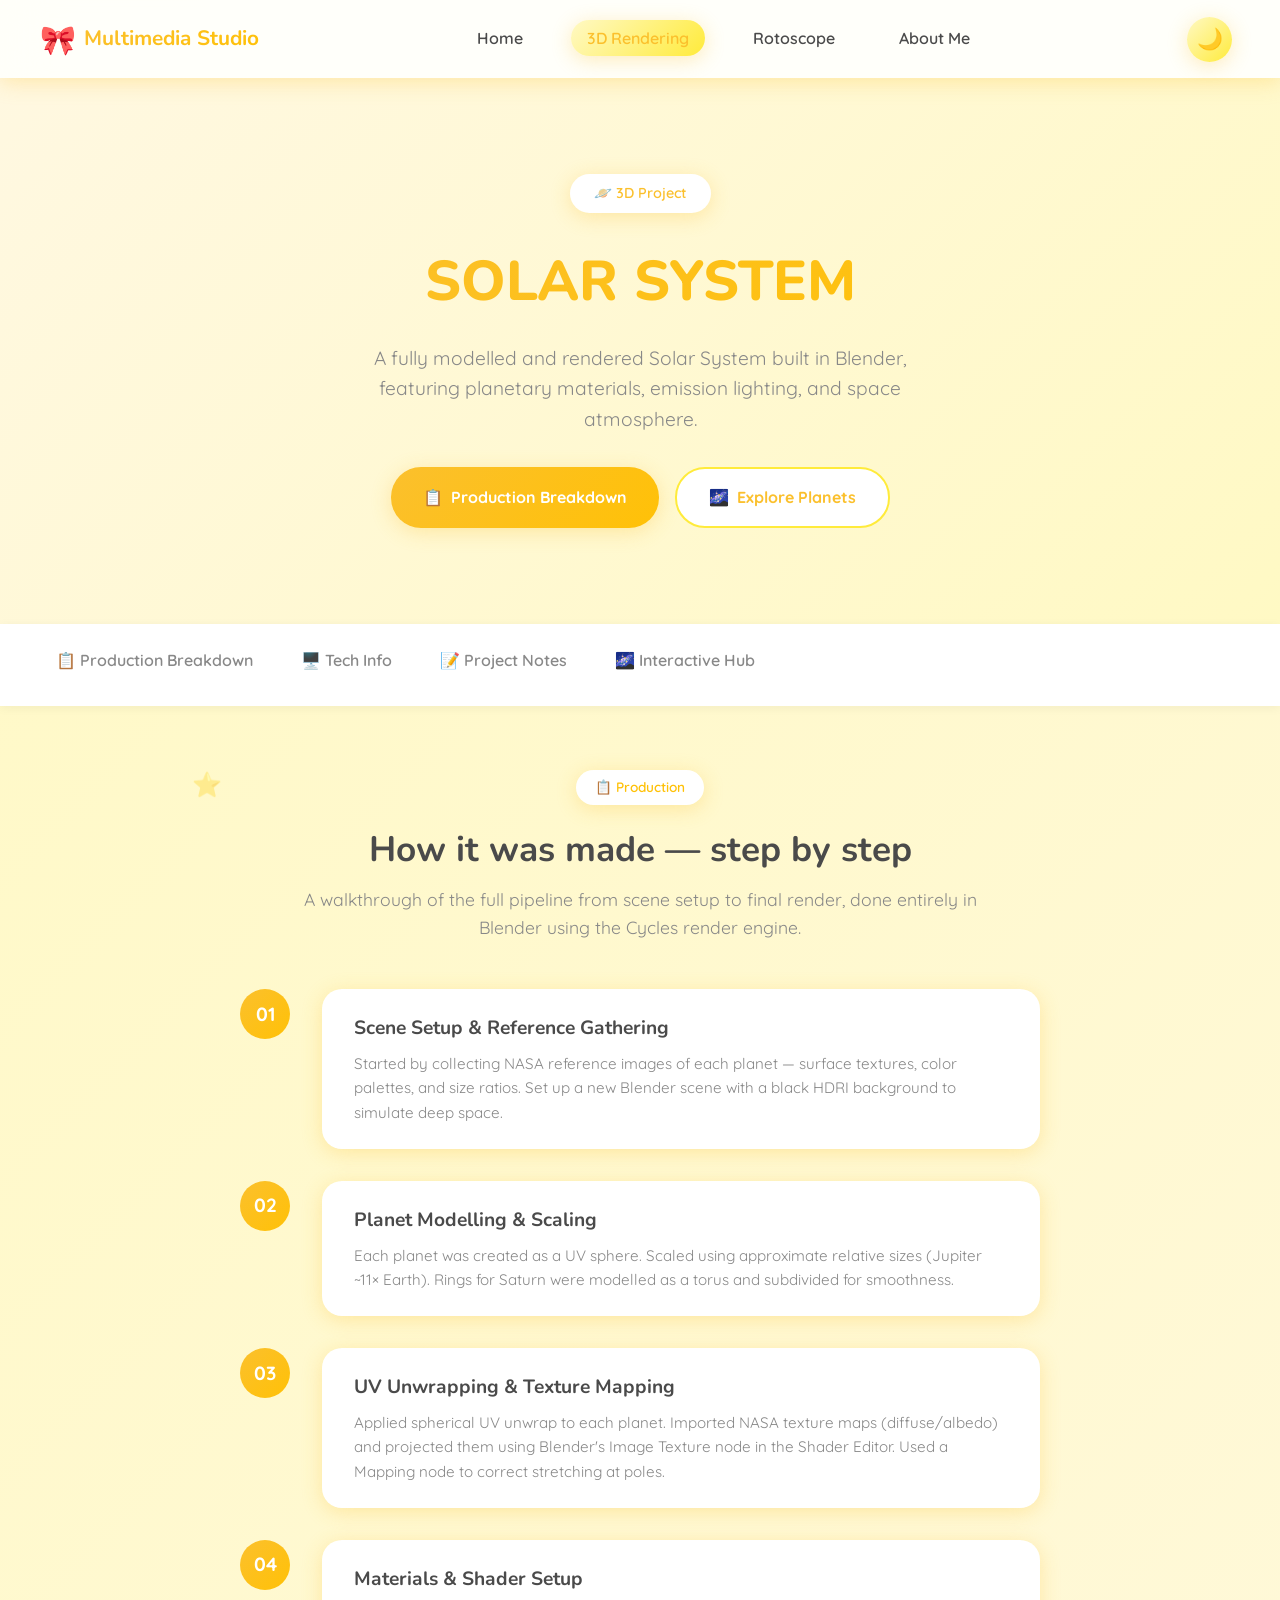
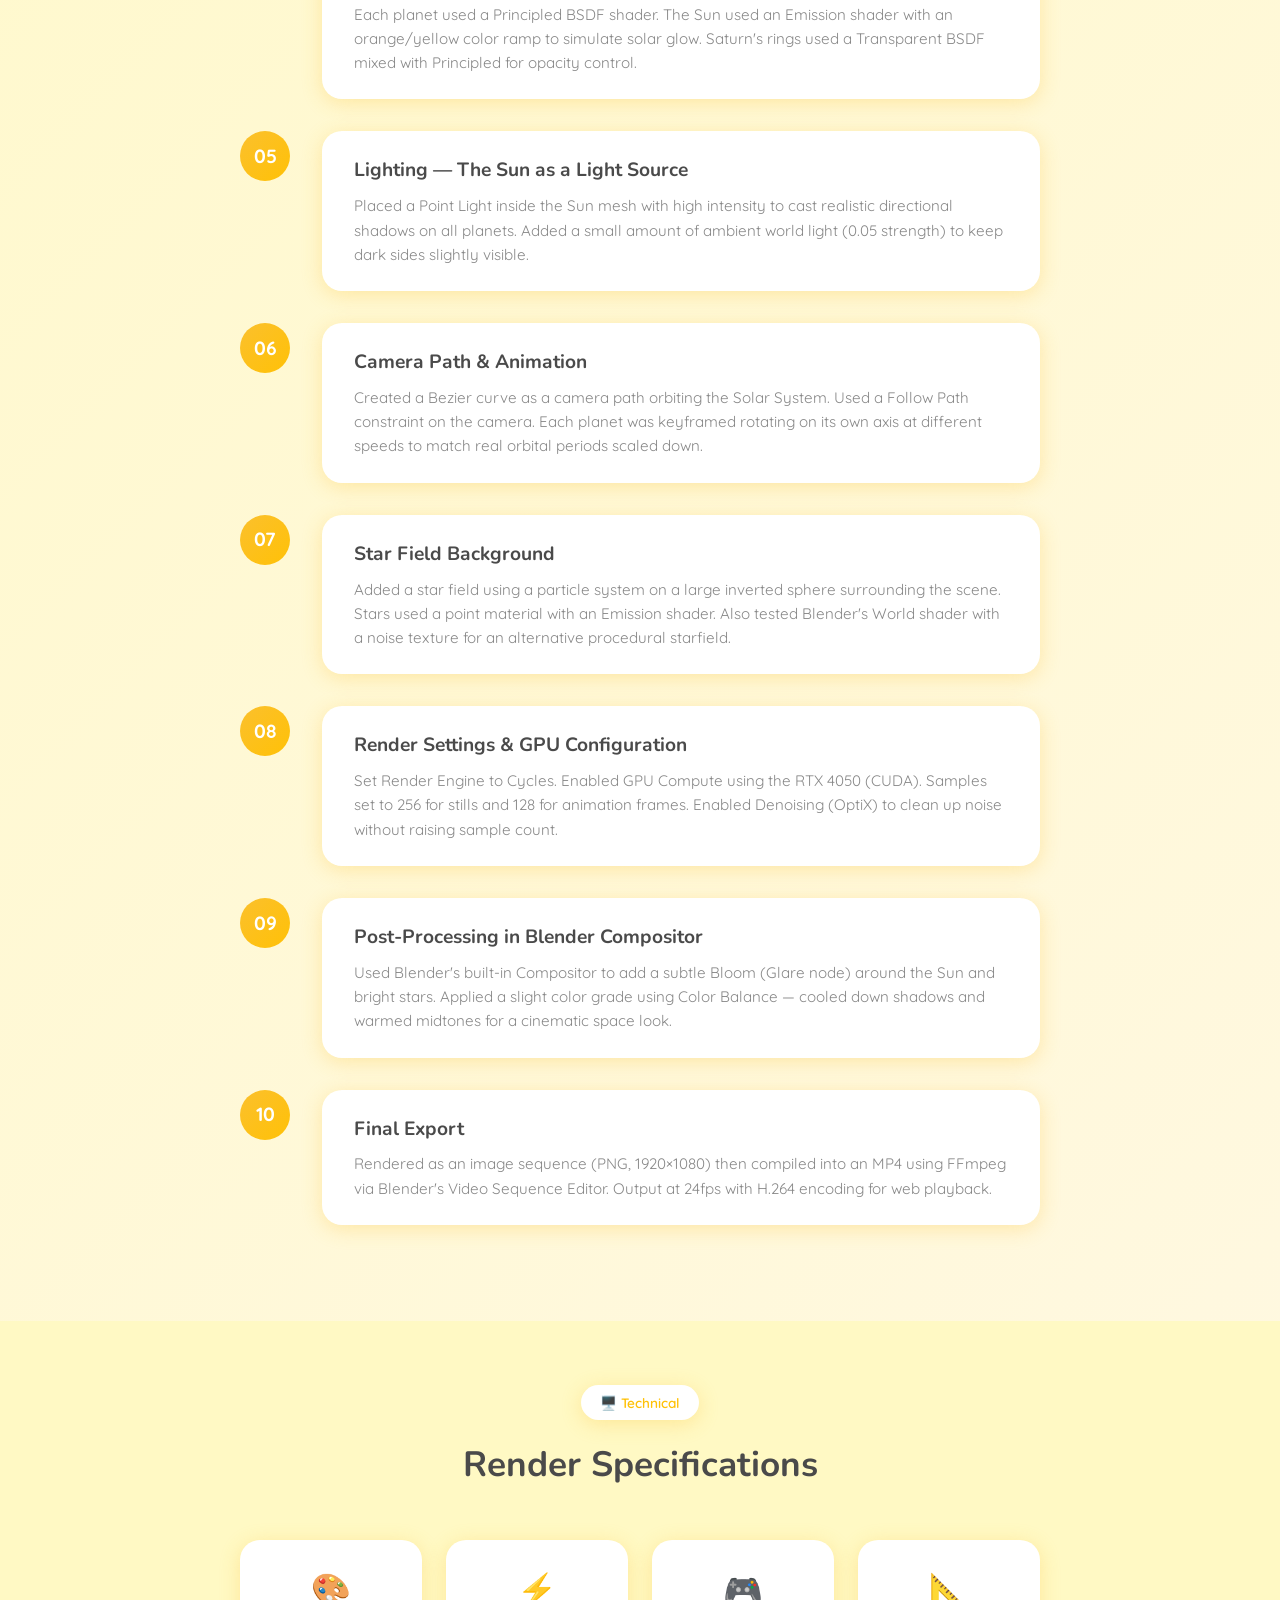
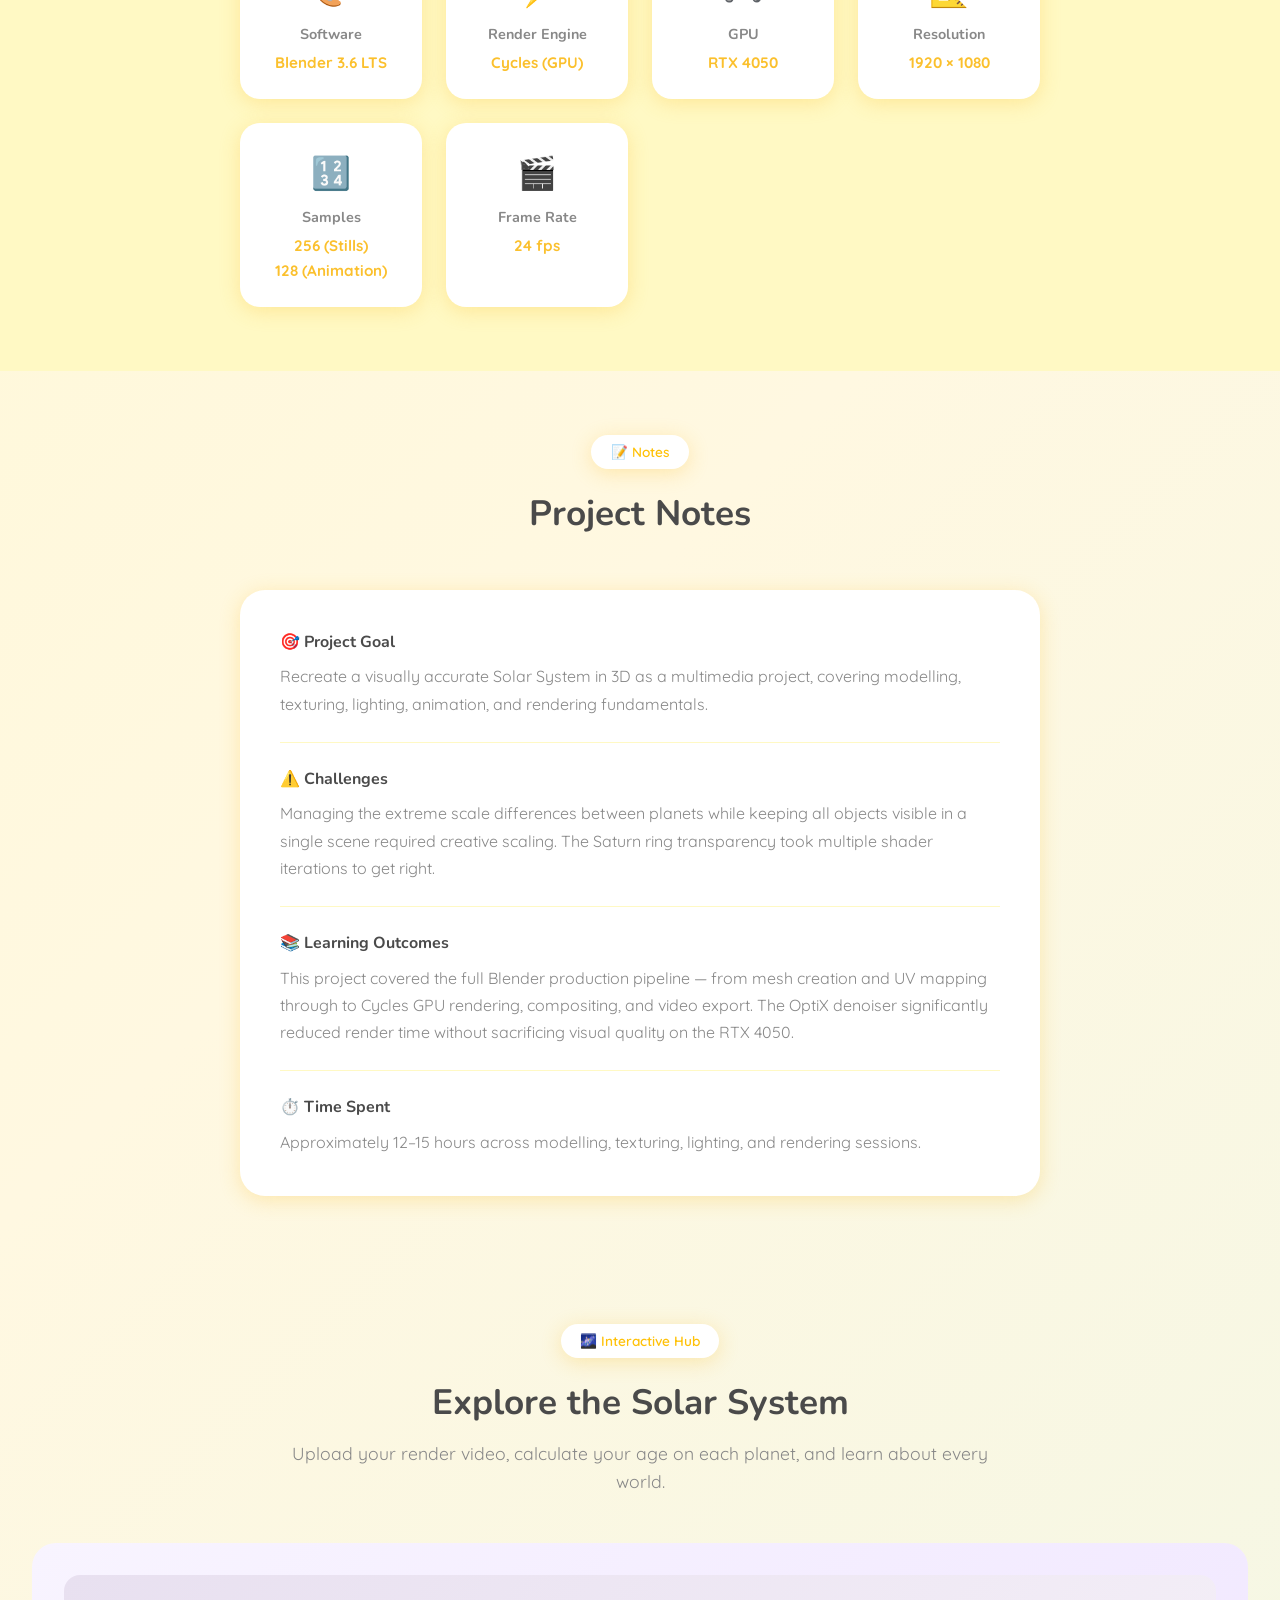
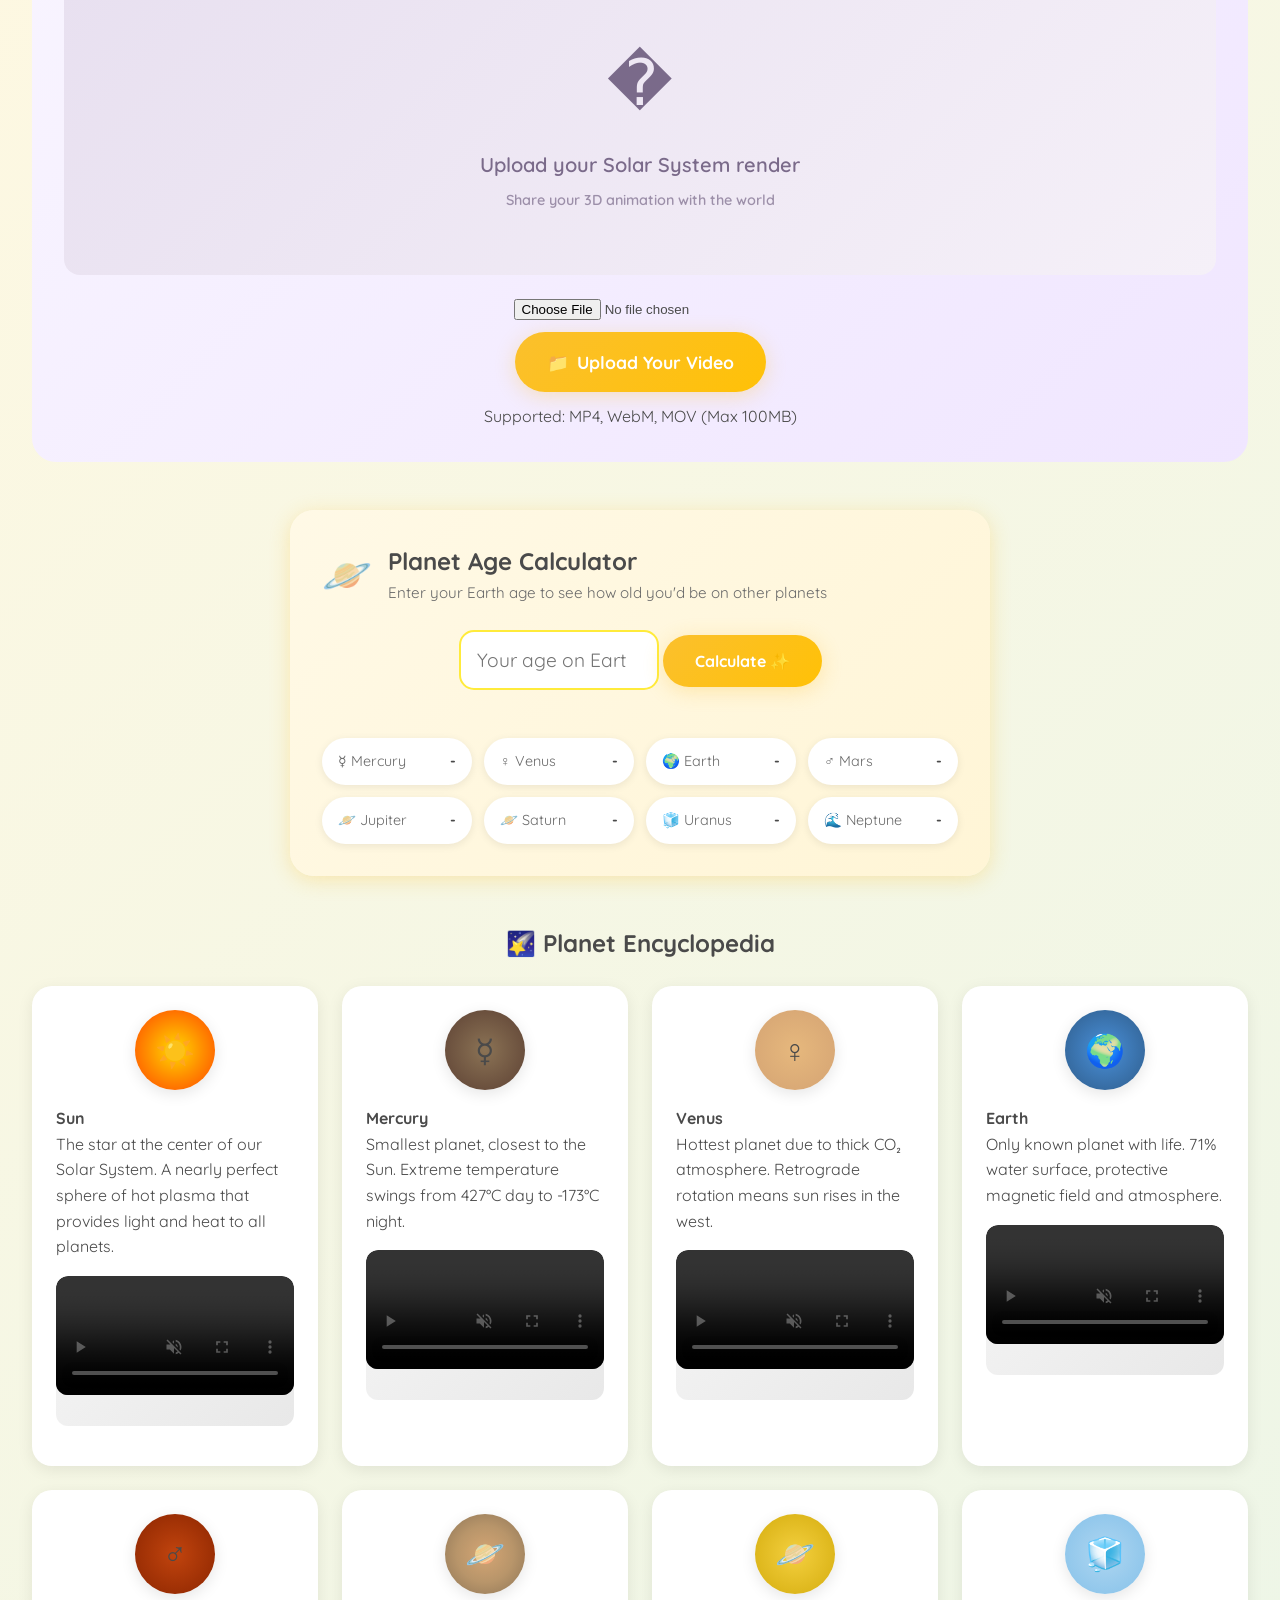
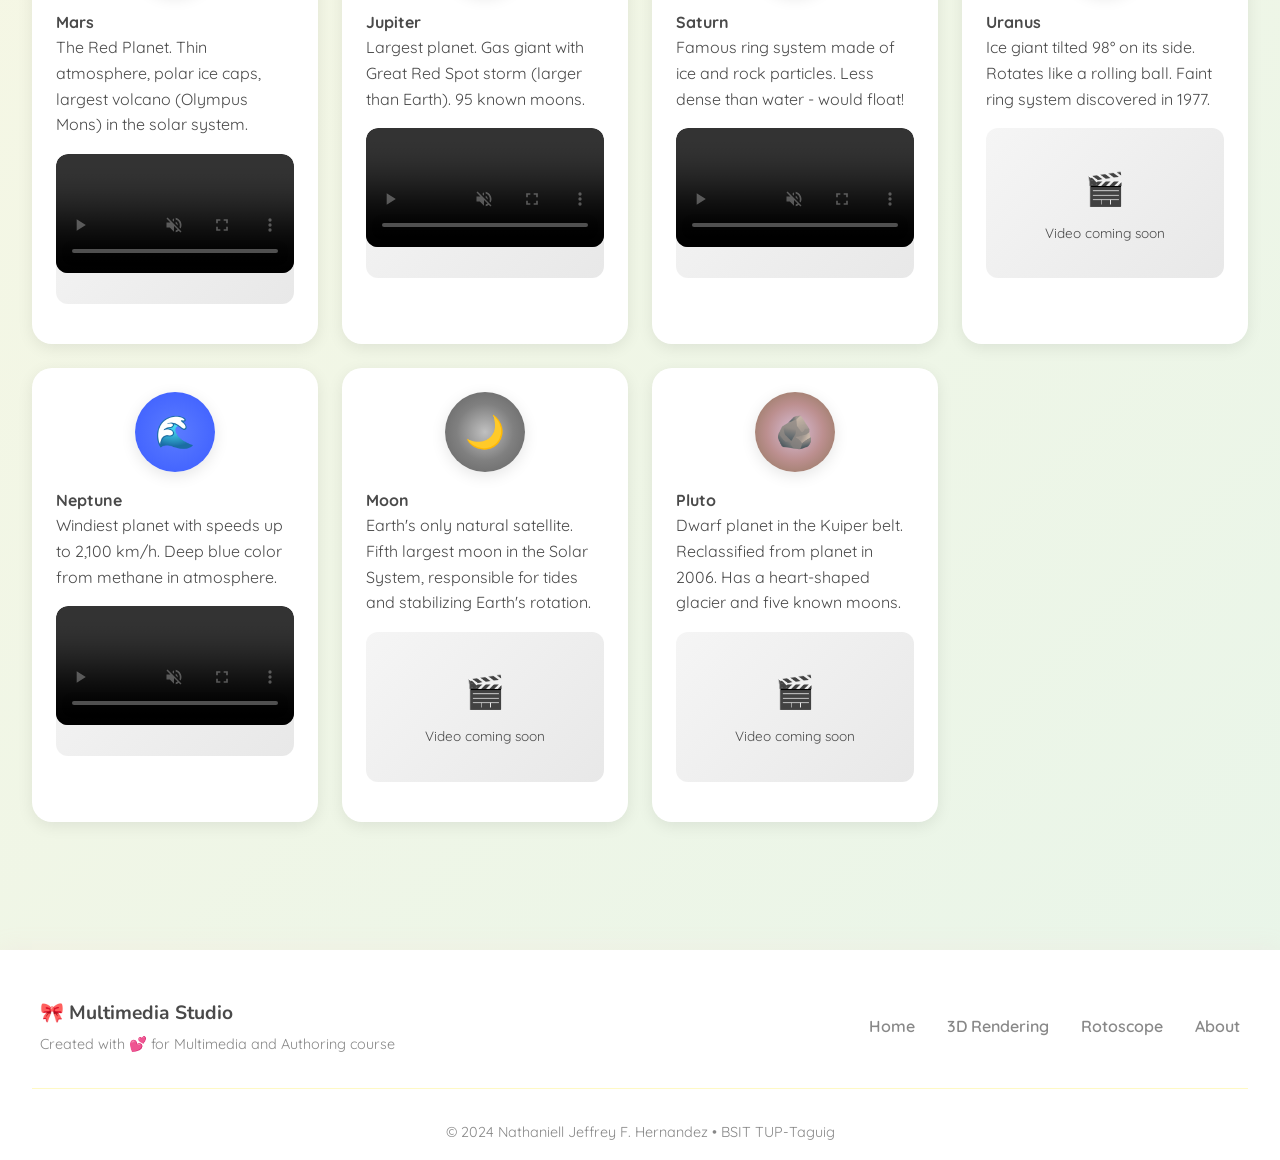
==== commit e3c30dcd: "Fix video source tags for multiple planets Updated video sources for Mercury, Mars, Jupiter, Saturn," ====
--- a/3d-rendering.html
+++ b/3d-rendering.html
@@ -311,7 +311,7 @@
                     <p>The star at the center of our Solar System. A nearly perfect sphere of hot plasma that provides light and heat to all planets.</p>
                     <div class="planet-video-container">
                         <video controls loop autoplay muted class="planet-video-player">
-                            <source src="sun0001-0250.mp4" type="video/mp4">
+                            //<source src="sun0001-0250.mp4" type="video/mp4">//
                             Your browser does not support the video tag.
                         </video>
                     </div>
@@ -321,11 +321,11 @@
                     <div class="planet-visual" style="background: radial-gradient(circle, #8B7355, #5C4033);">☿️</div>
                     <h4>Mercury</h4>
                     <p>Smallest planet, closest to the Sun. Extreme temperature swings from 427°C day to -173°C night.</p>
-                    <div class="planet-video-container" id="mercury-video">
-                        <div class="planet-video-placeholder">
-                            <span>🎬</span>
-                            <p>Video coming soon</p>
-                        </div>
+                    <div class="planet-video-container">
+                        <video controls loop autoplay muted class="planet-video-player">
+                            <source src="mercury0001-0250.mp4" type="video/mp4">
+                            Your browser does not support the video tag.
+                        </video>
                     </div>
                 </div>
                 <!-- Venus -->
@@ -359,7 +359,7 @@
                     <p>The Red Planet. Thin atmosphere, polar ice caps, largest volcano (Olympus Mons) in the solar system.</p>
                     <div class="planet-video-container">
                         <video controls loop autoplay muted class="planet-video-player">
-                            <source src="mars0001-0250.mp4" type="video/mp4">
+                            //<source src="mars0001-0250.mp4" type="video/mp4">//
                             Your browser does not support the video tag.
                         </video>
                     </div>
@@ -371,7 +371,7 @@
                     <p>Largest planet. Gas giant with Great Red Spot storm (larger than Earth). 95 known moons.</p>
                     <div class="planet-video-container">
                         <video controls loop autoplay muted class="planet-video-player">
-                            <source src="jupiter0001-0250.mp4" type="video/mp4">
+                            //<source src="jupiter0001-0250.mp4" type="video/mp4">//
                             Your browser does not support the video tag.
                         </video>
                     </div>
@@ -383,7 +383,7 @@
                     <p>Famous ring system made of ice and rock particles. Less dense than water - would float!</p>
                     <div class="planet-video-container">
                         <video controls loop autoplay muted class="planet-video-player">
-                            <source src="saturn0001-0250.mp4" type="video/mp4">
+                            //<source src="saturn0001-0250.mp4" type="video/mp4">//
                             Your browser does not support the video tag.
                         </video>
                     </div>
@@ -407,7 +407,7 @@
                     <p>Windiest planet with speeds up to 2,100 km/h. Deep blue color from methane in atmosphere.</p>
                     <div class="planet-video-container">
                         <video controls loop autoplay muted class="planet-video-player">
-                            <source src="neptune0001-0250.mp4" type="video/mp4">
+                            //<source src="neptune0001-0250.mp4" type="video/mp4">//
                             Your browser does not support the video tag.
                         </video>
                     </div>
@@ -519,4 +519,4 @@
         }
     </script>
 </body>
-</html>+</html>
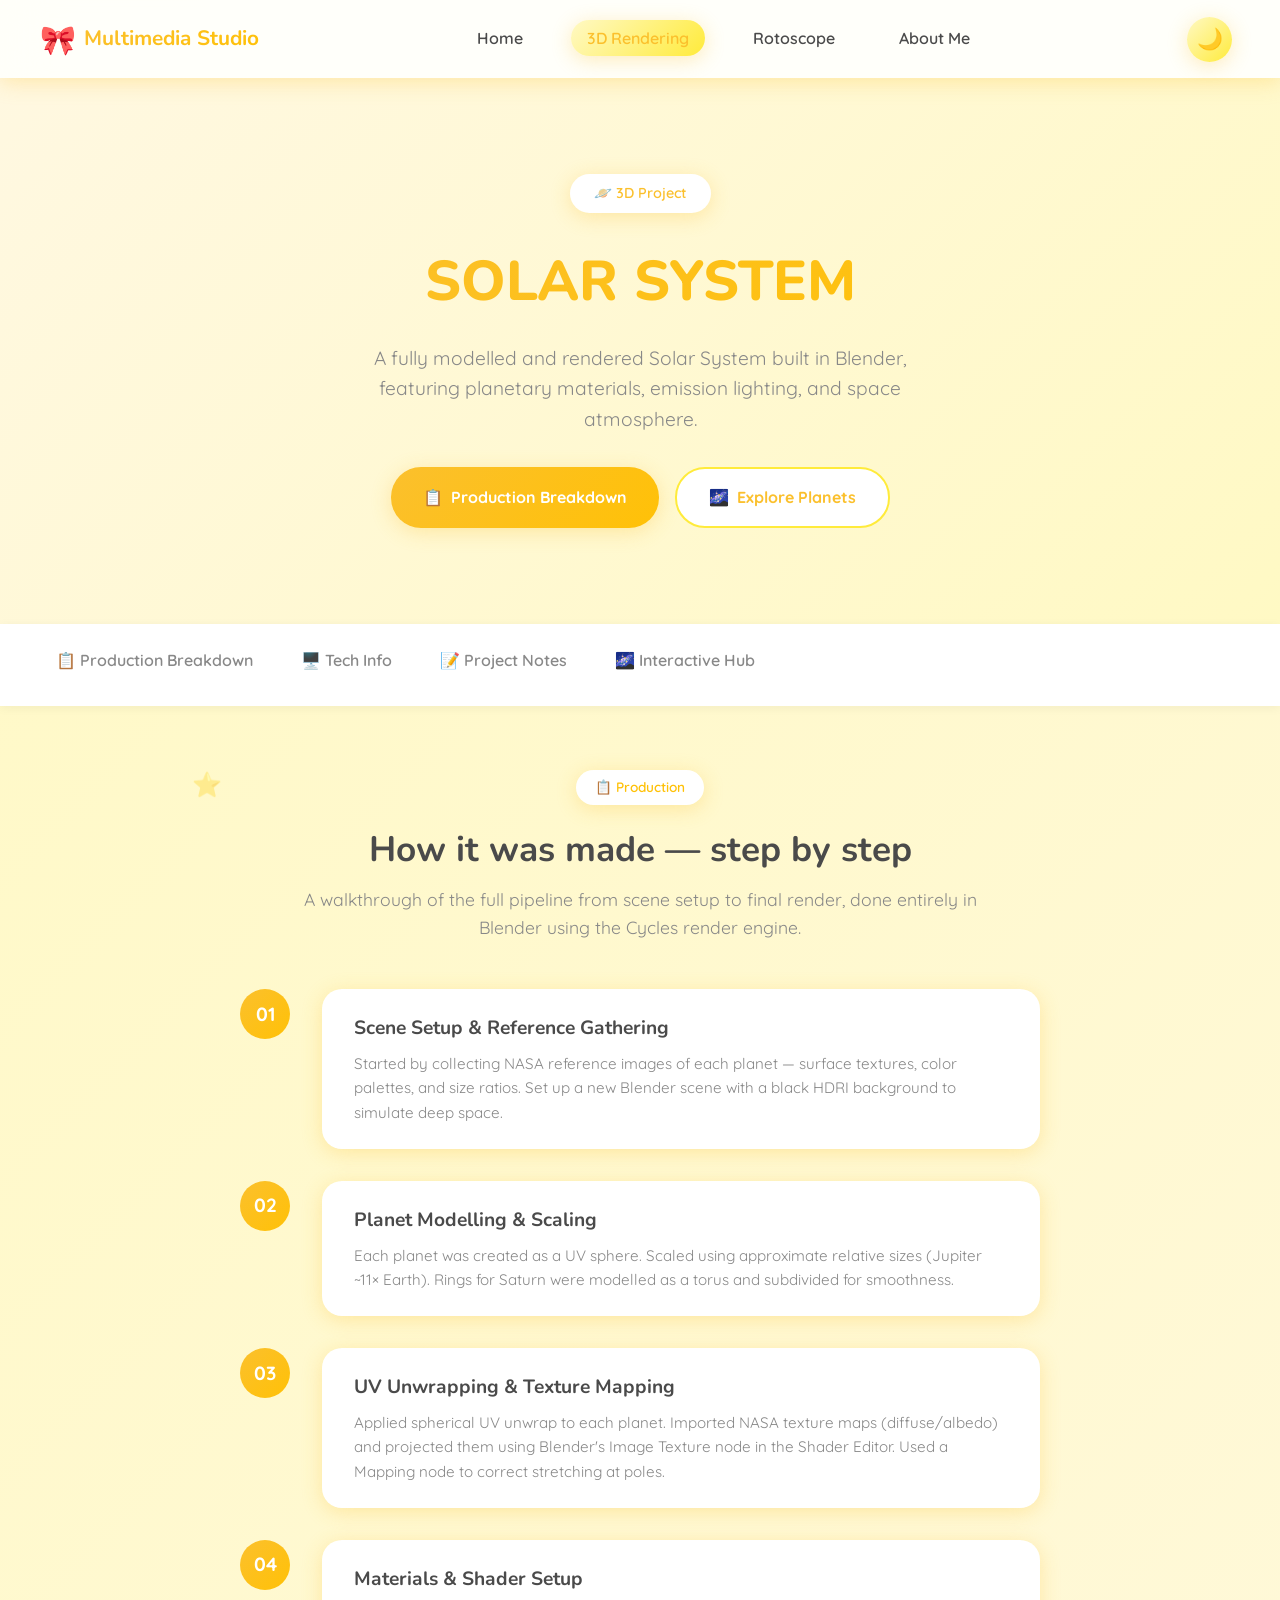
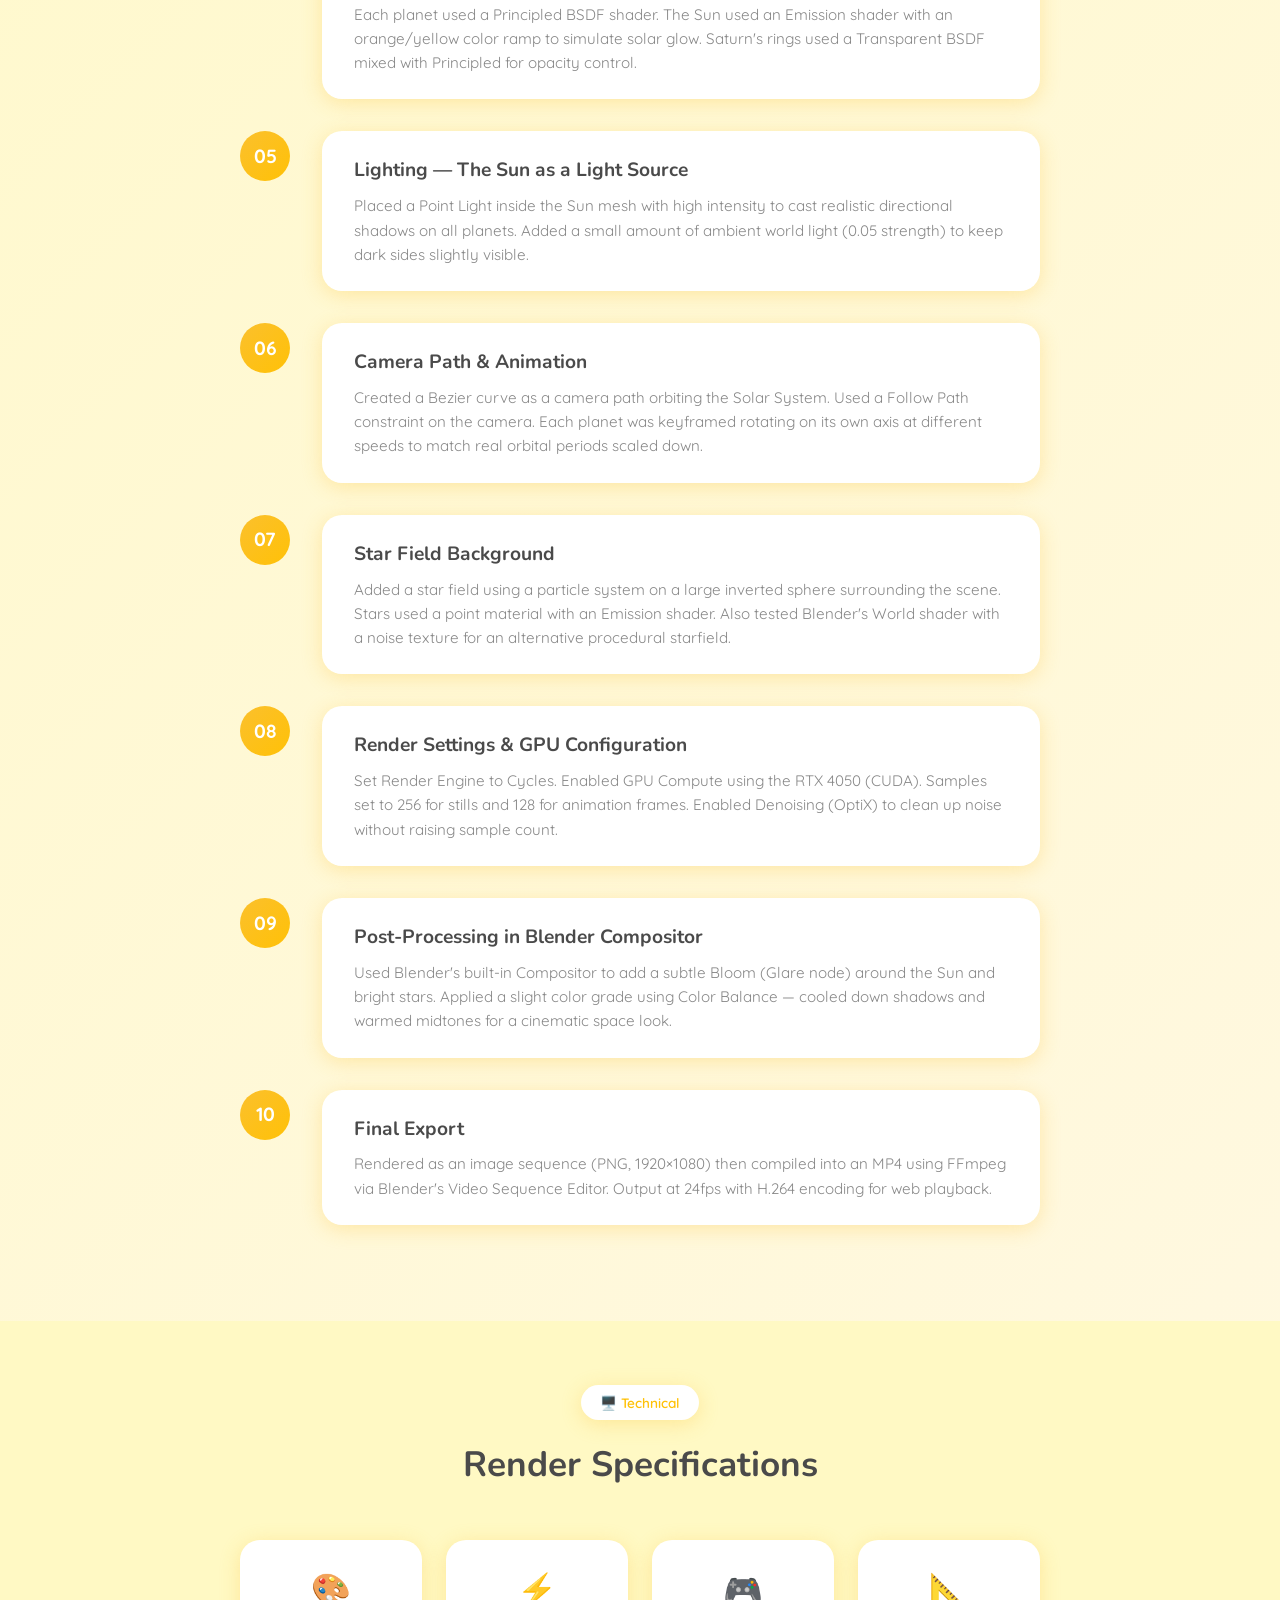
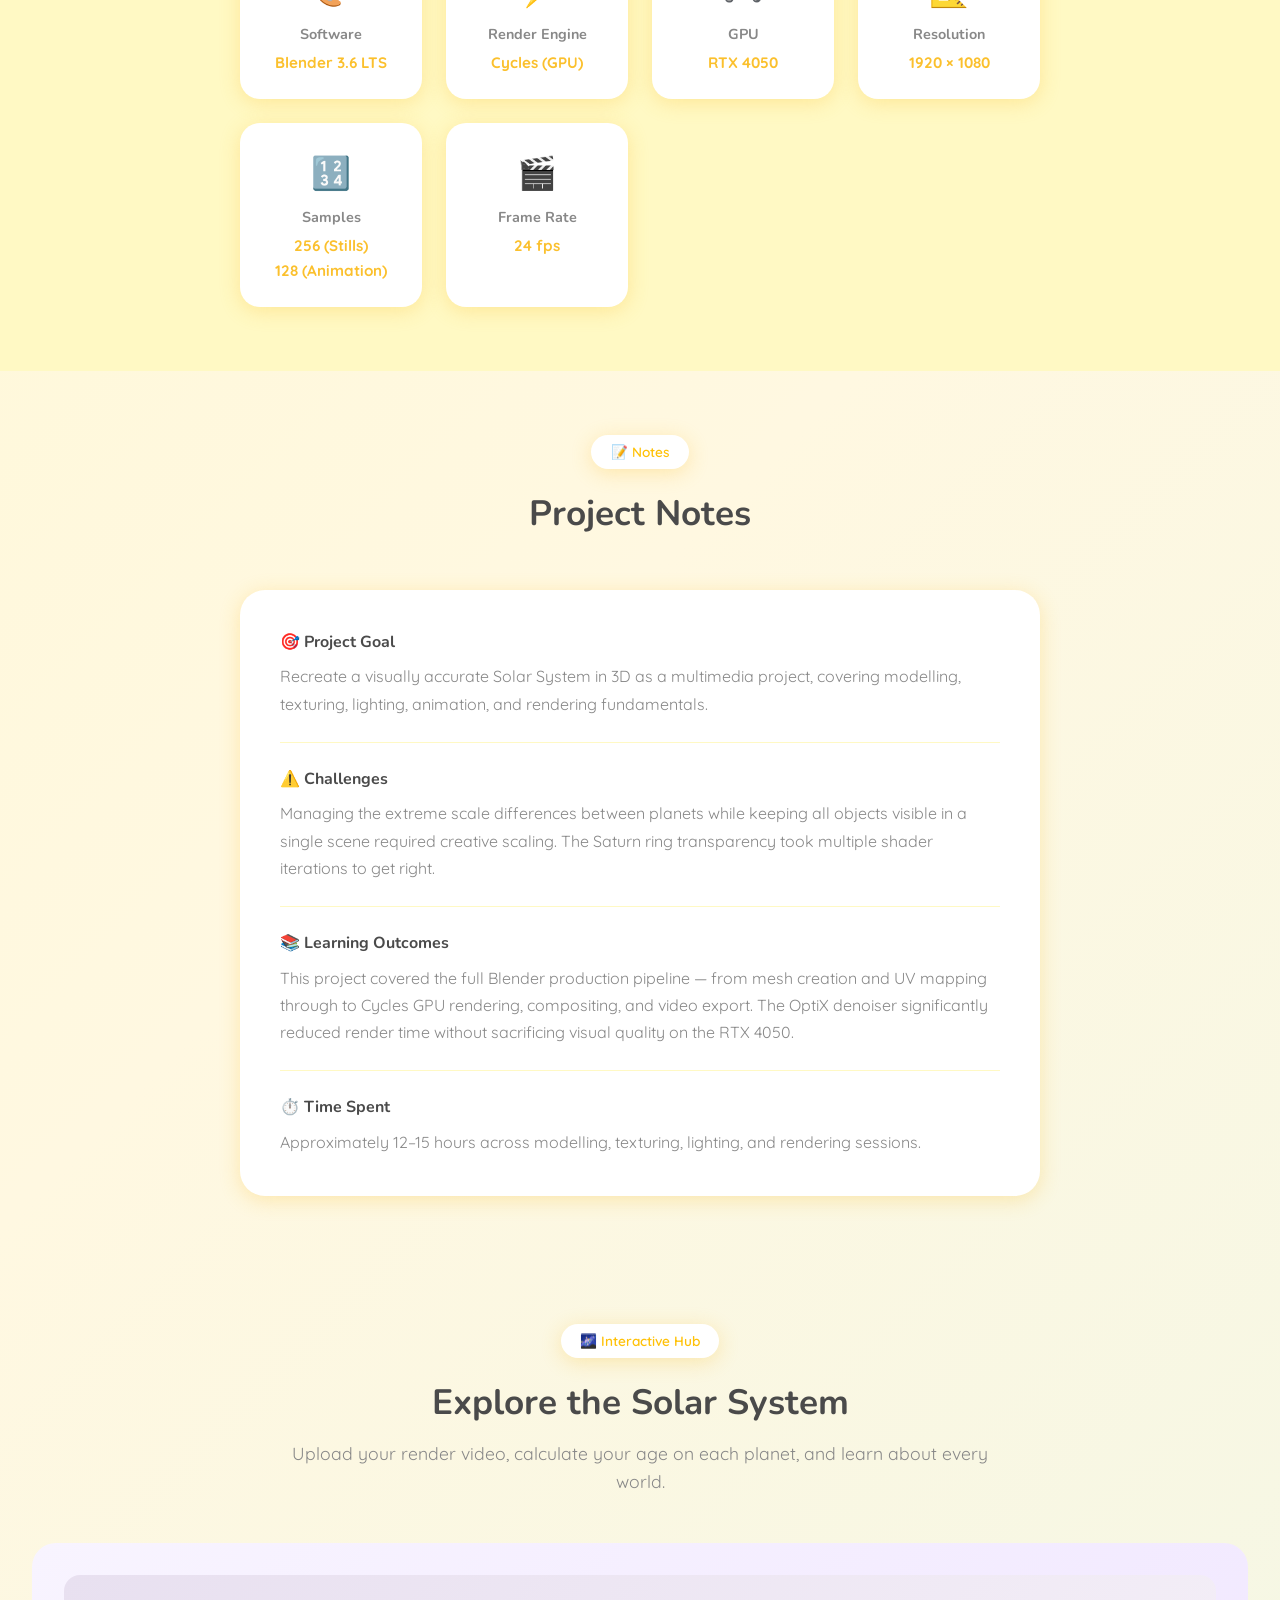
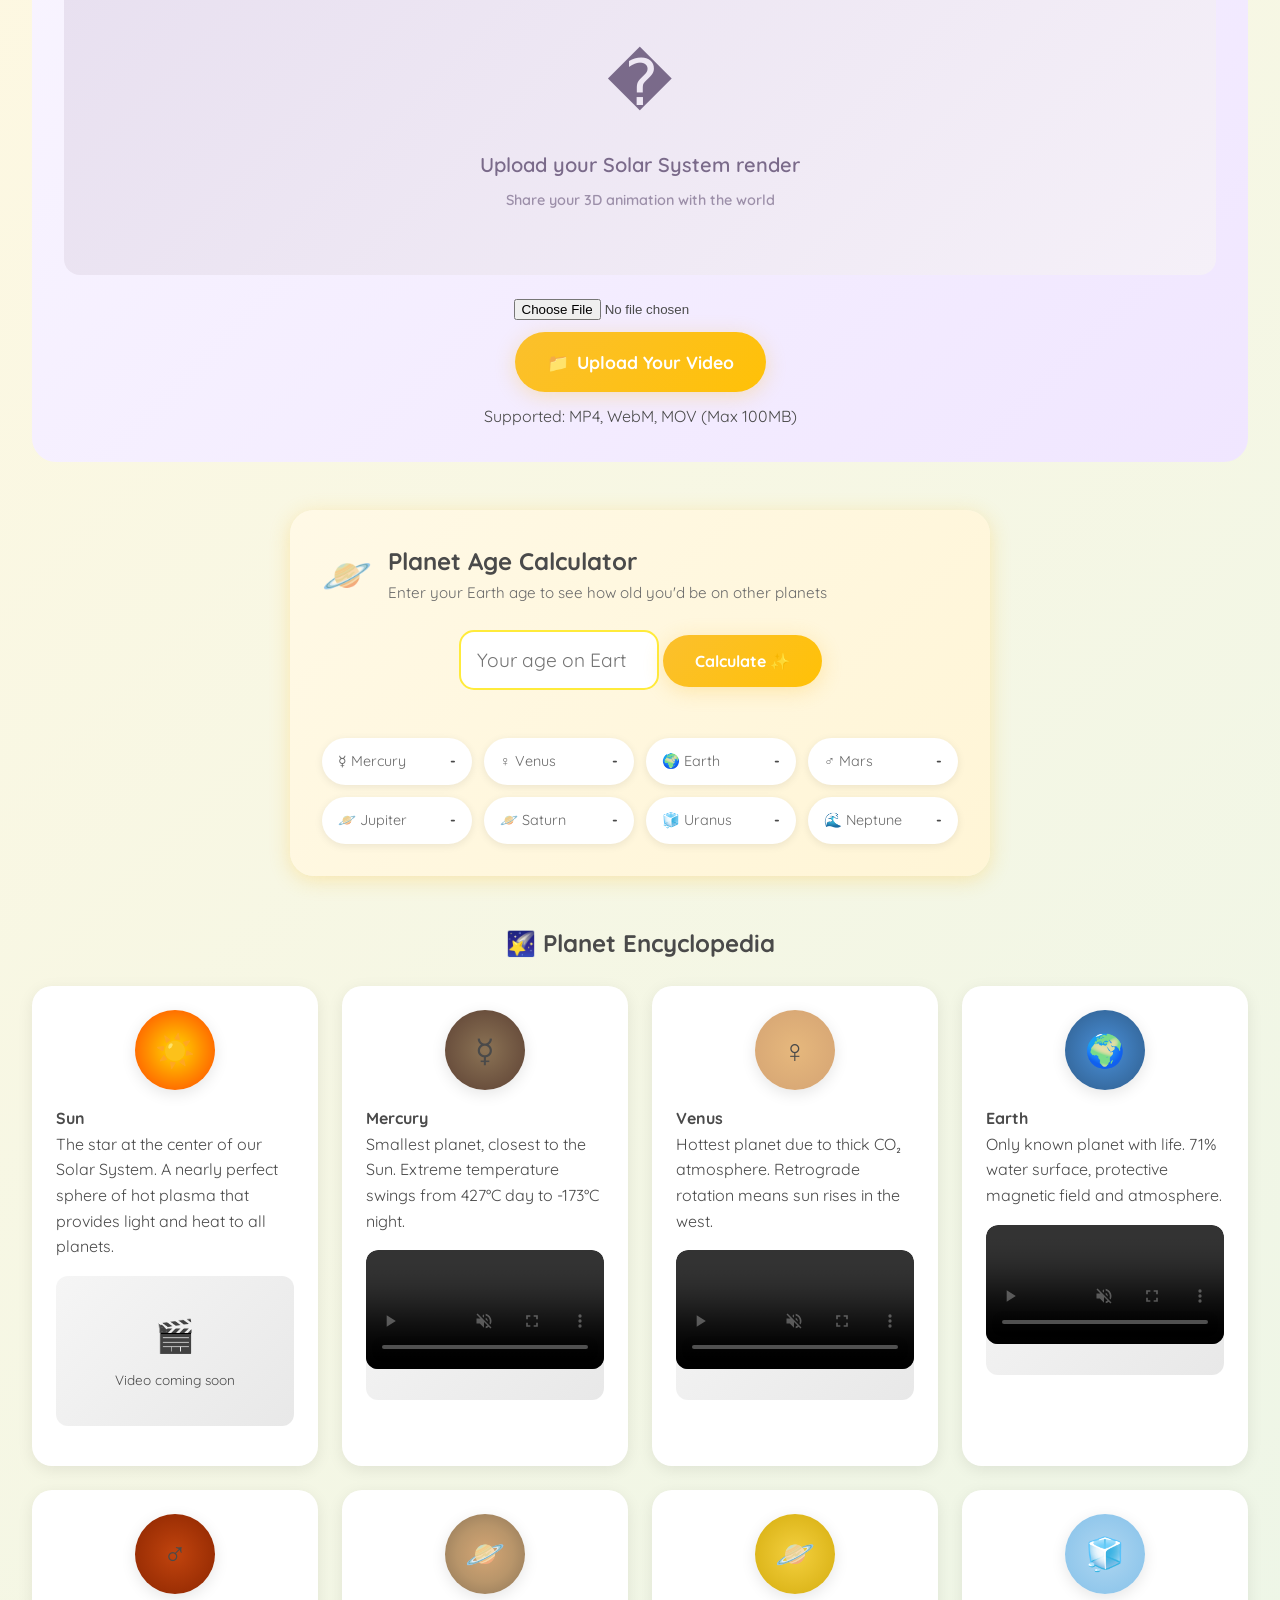
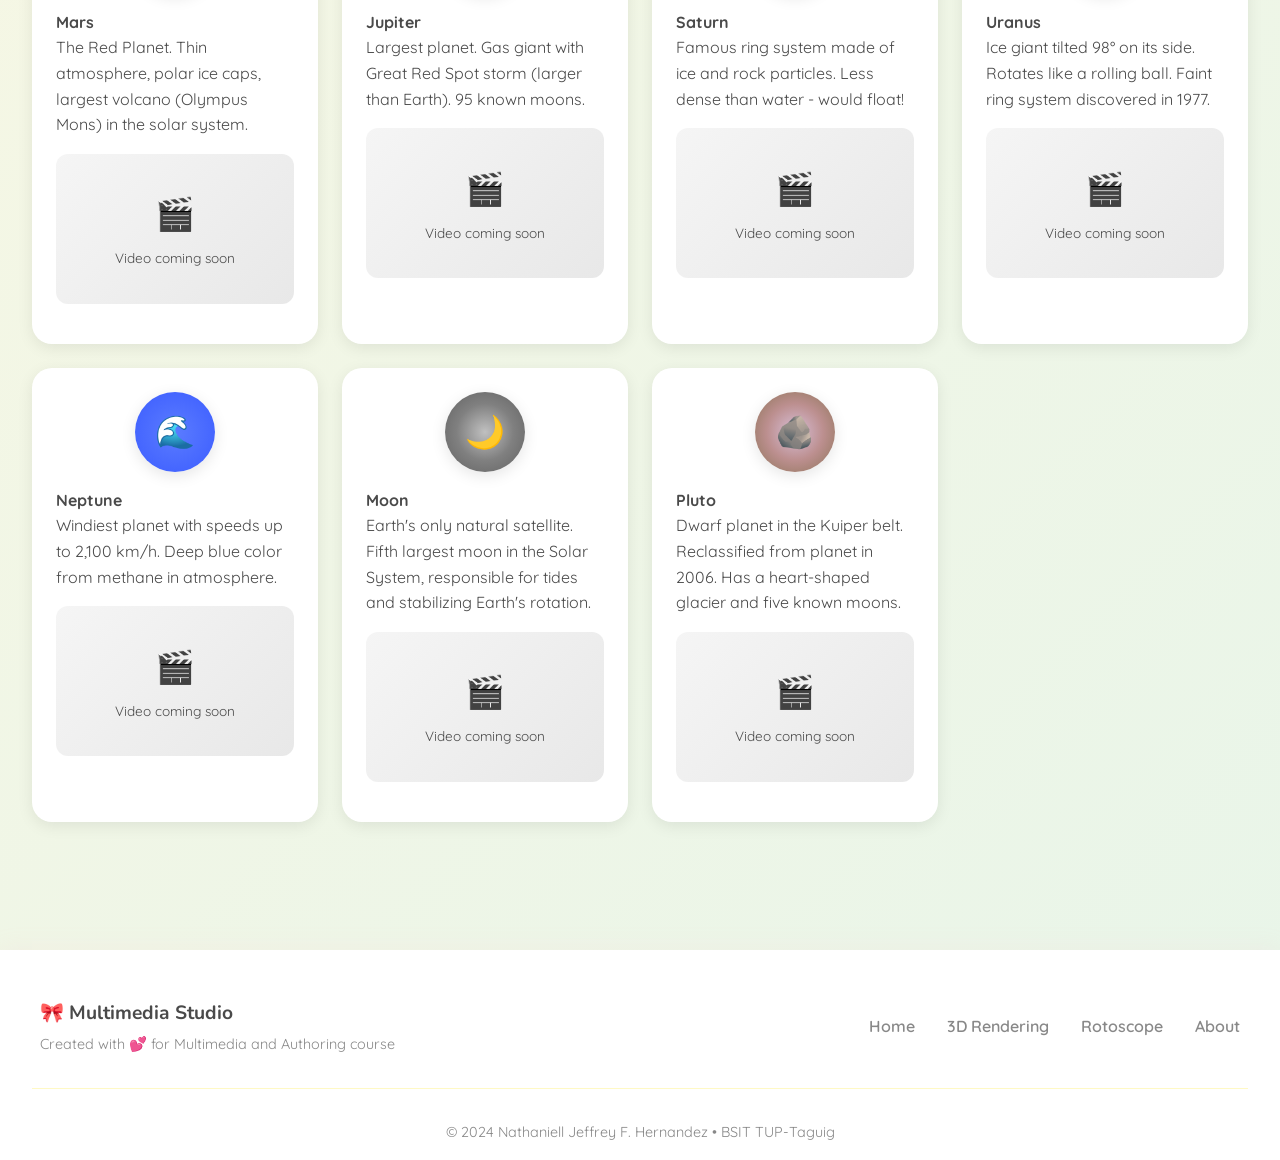
==== commit 321e869c: "Update 3d-rendering.html" ====
--- a/3d-rendering.html
+++ b/3d-rendering.html
@@ -309,11 +309,11 @@
                     <div class="planet-visual" style="background: radial-gradient(circle, #FFD700, #FF8C00, #FF4500);">☀️</div>
                     <h4>Sun</h4>
                     <p>The star at the center of our Solar System. A nearly perfect sphere of hot plasma that provides light and heat to all planets.</p>
-                    <div class="planet-video-container">
-                        <video controls loop autoplay muted class="planet-video-player">
-                            //<source src="sun0001-0250.mp4" type="video/mp4">//
-                            Your browser does not support the video tag.
-                        </video>
+                    <div class="planet-video-container" id="sun-video">
+                        <div class="planet-video-placeholder">
+                            <span>🎬</span>
+                            <p>Video coming soon</p>
+                        </div>
                     </div>
                 </div>
                 <!-- Mercury - No video available -->
@@ -357,11 +357,11 @@
                     <div class="planet-visual" style="background: radial-gradient(circle, #C1440E, #8B2500);">♂️</div>
                     <h4>Mars</h4>
                     <p>The Red Planet. Thin atmosphere, polar ice caps, largest volcano (Olympus Mons) in the solar system.</p>
-                    <div class="planet-video-container">
-                        <video controls loop autoplay muted class="planet-video-player">
-                            //<source src="mars0001-0250.mp4" type="video/mp4">//
-                            Your browser does not support the video tag.
-                        </video>
+                   <div class="planet-video-container" id="mars-video">
+                        <div class="planet-video-placeholder">
+                            <span>🎬</span>
+                            <p>Video coming soon</p>
+                        </div>
                     </div>
                 </div>
                 <!-- Jupiter -->
@@ -369,11 +369,11 @@
                     <div class="planet-visual" style="background: radial-gradient(circle, #D4A574, #B8956A, #8B7355);">🪐</div>
                     <h4>Jupiter</h4>
                     <p>Largest planet. Gas giant with Great Red Spot storm (larger than Earth). 95 known moons.</p>
-                    <div class="planet-video-container">
-                        <video controls loop autoplay muted class="planet-video-player">
-                            //<source src="jupiter0001-0250.mp4" type="video/mp4">//
-                            Your browser does not support the video tag.
-                        </video>
+                    <div class="planet-video-container" id="jupiter-video">
+                        <div class="planet-video-placeholder">
+                            <span>🎬</span>
+                            <p>Video coming soon</p>
+                        </div>
                     </div>
                 </div>
                 <!-- Saturn -->
@@ -381,11 +381,11 @@
                     <div class="planet-visual" style="background: radial-gradient(circle, #F4D03F, #D4AC0D);">🪐</div>
                     <h4>Saturn</h4>
                     <p>Famous ring system made of ice and rock particles. Less dense than water - would float!</p>
-                    <div class="planet-video-container">
-                        <video controls loop autoplay muted class="planet-video-player">
-                            //<source src="saturn0001-0250.mp4" type="video/mp4">//
-                            Your browser does not support the video tag.
-                        </video>
+                    <div class="planet-video-container" id="saturn-video">
+                        <div class="planet-video-placeholder">
+                            <span>🎬</span>
+                            <p>Video coming soon</p>
+                        </div>
                     </div>
                 </div>
                 <!-- Uranus - No video available -->
@@ -405,11 +405,11 @@
                     <div class="planet-visual" style="background: radial-gradient(circle, #5B7CFF, #3B5CFF);">🌊</div>
                     <h4>Neptune</h4>
                     <p>Windiest planet with speeds up to 2,100 km/h. Deep blue color from methane in atmosphere.</p>
-                    <div class="planet-video-container">
-                        <video controls loop autoplay muted class="planet-video-player">
-                            //<source src="neptune0001-0250.mp4" type="video/mp4">//
-                            Your browser does not support the video tag.
-                        </video>
+                    <div class="planet-video-container" id="neptune-video">
+                        <div class="planet-video-placeholder">
+                            <span>🎬</span>
+                            <p>Video coming soon</p>
+                        </div>
                     </div>
                 </div>
                 <!-- Moon -->
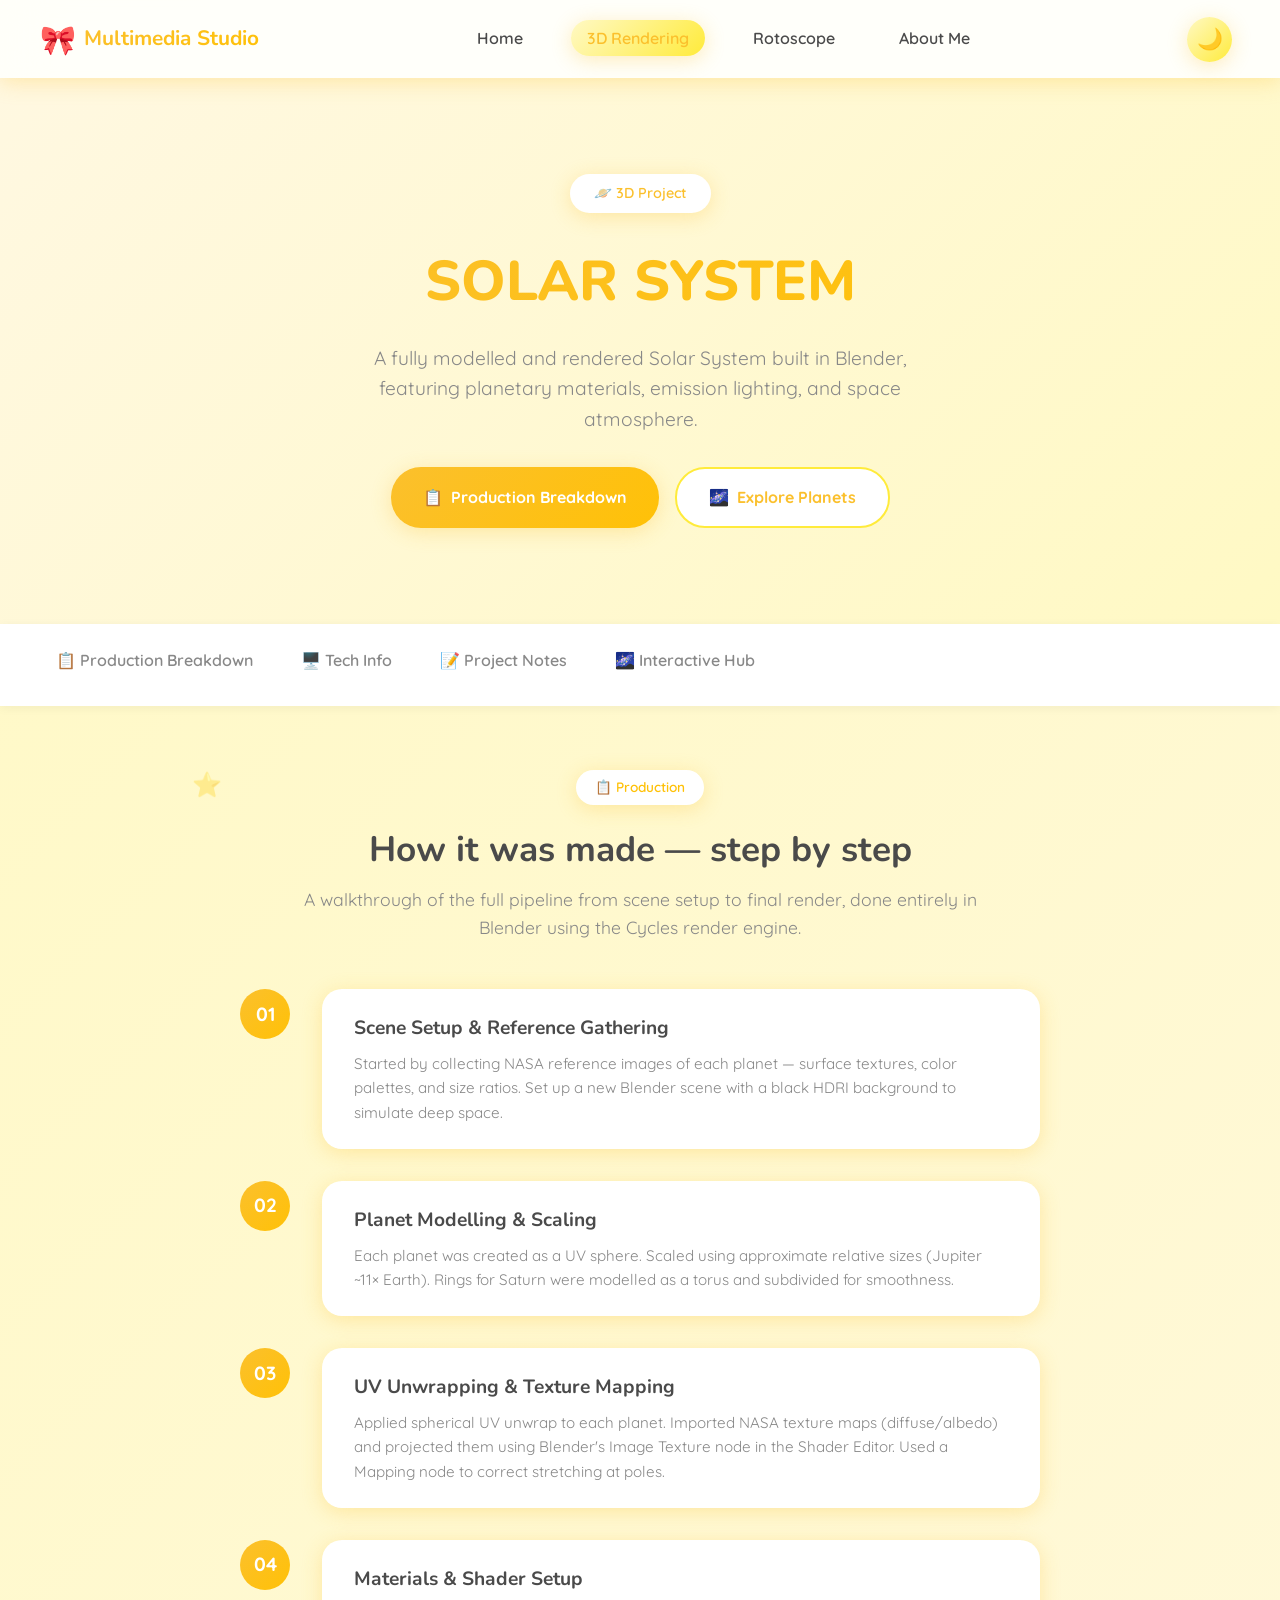
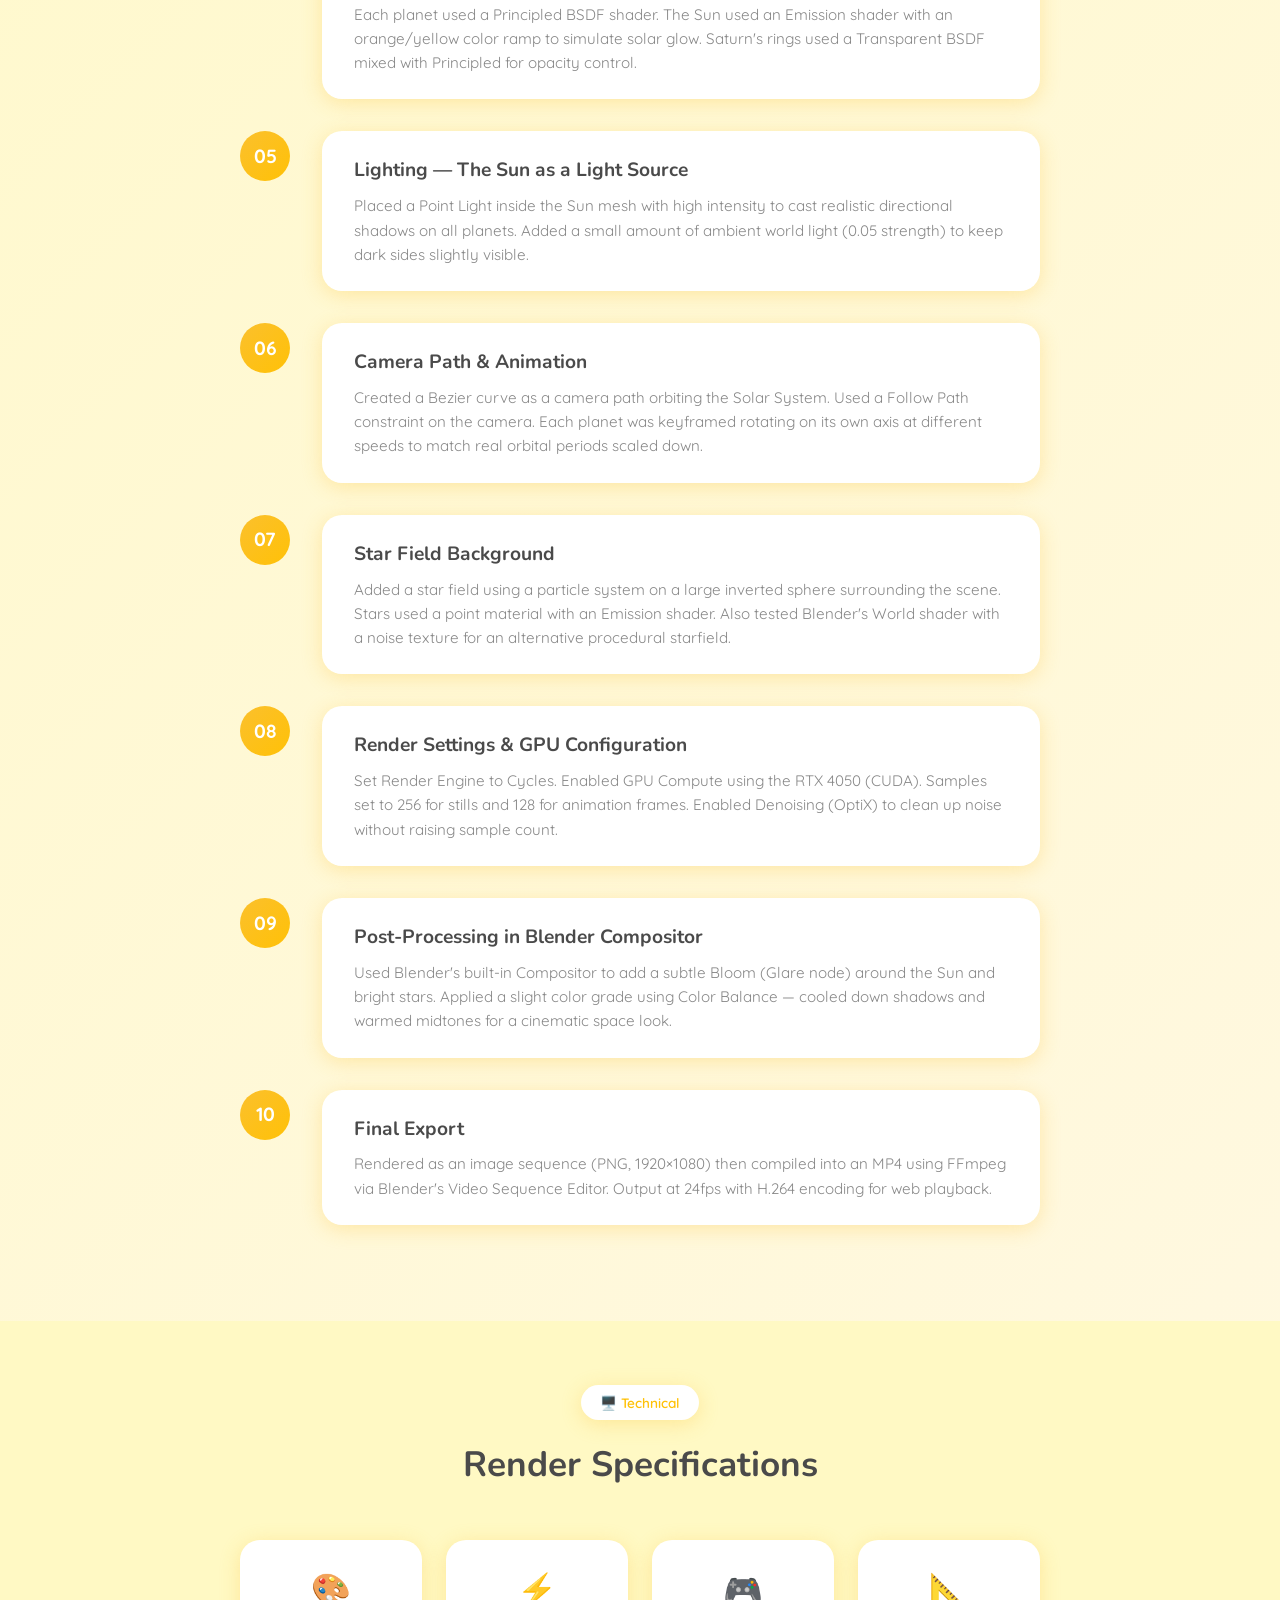
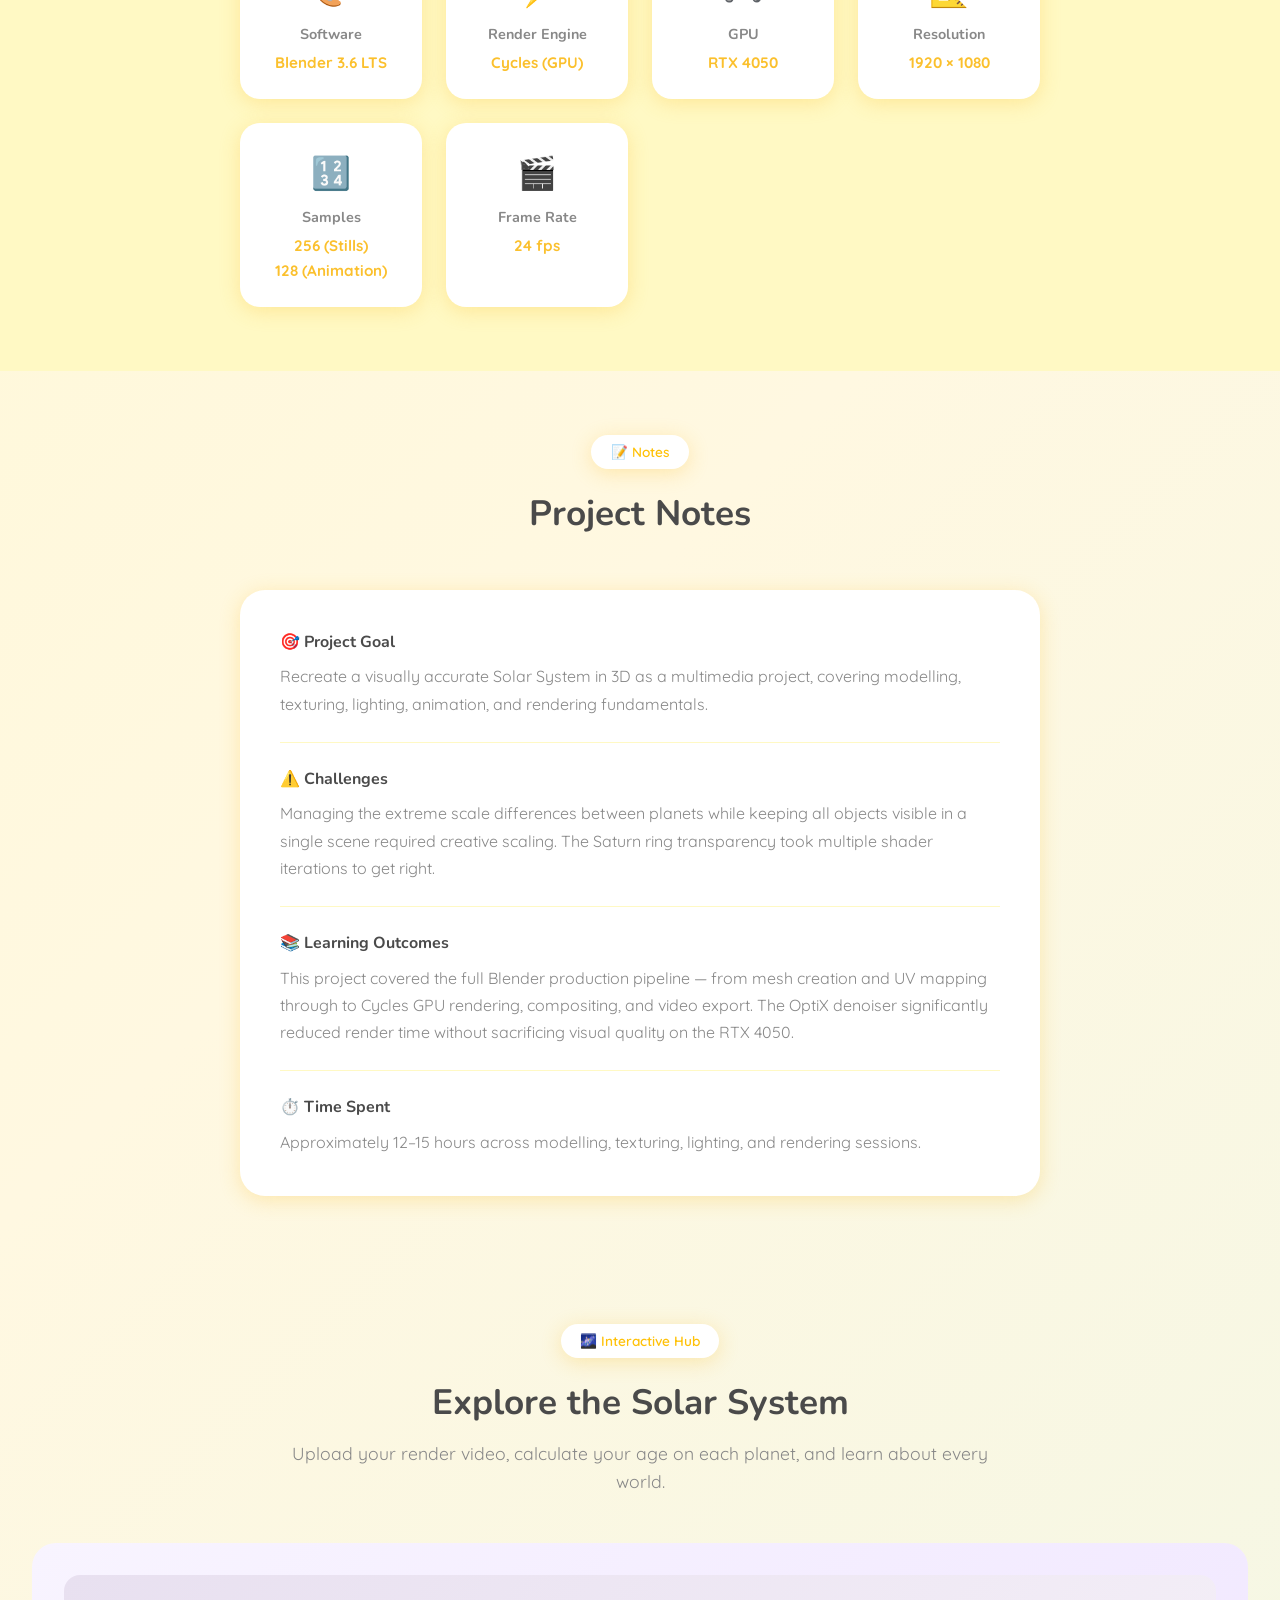
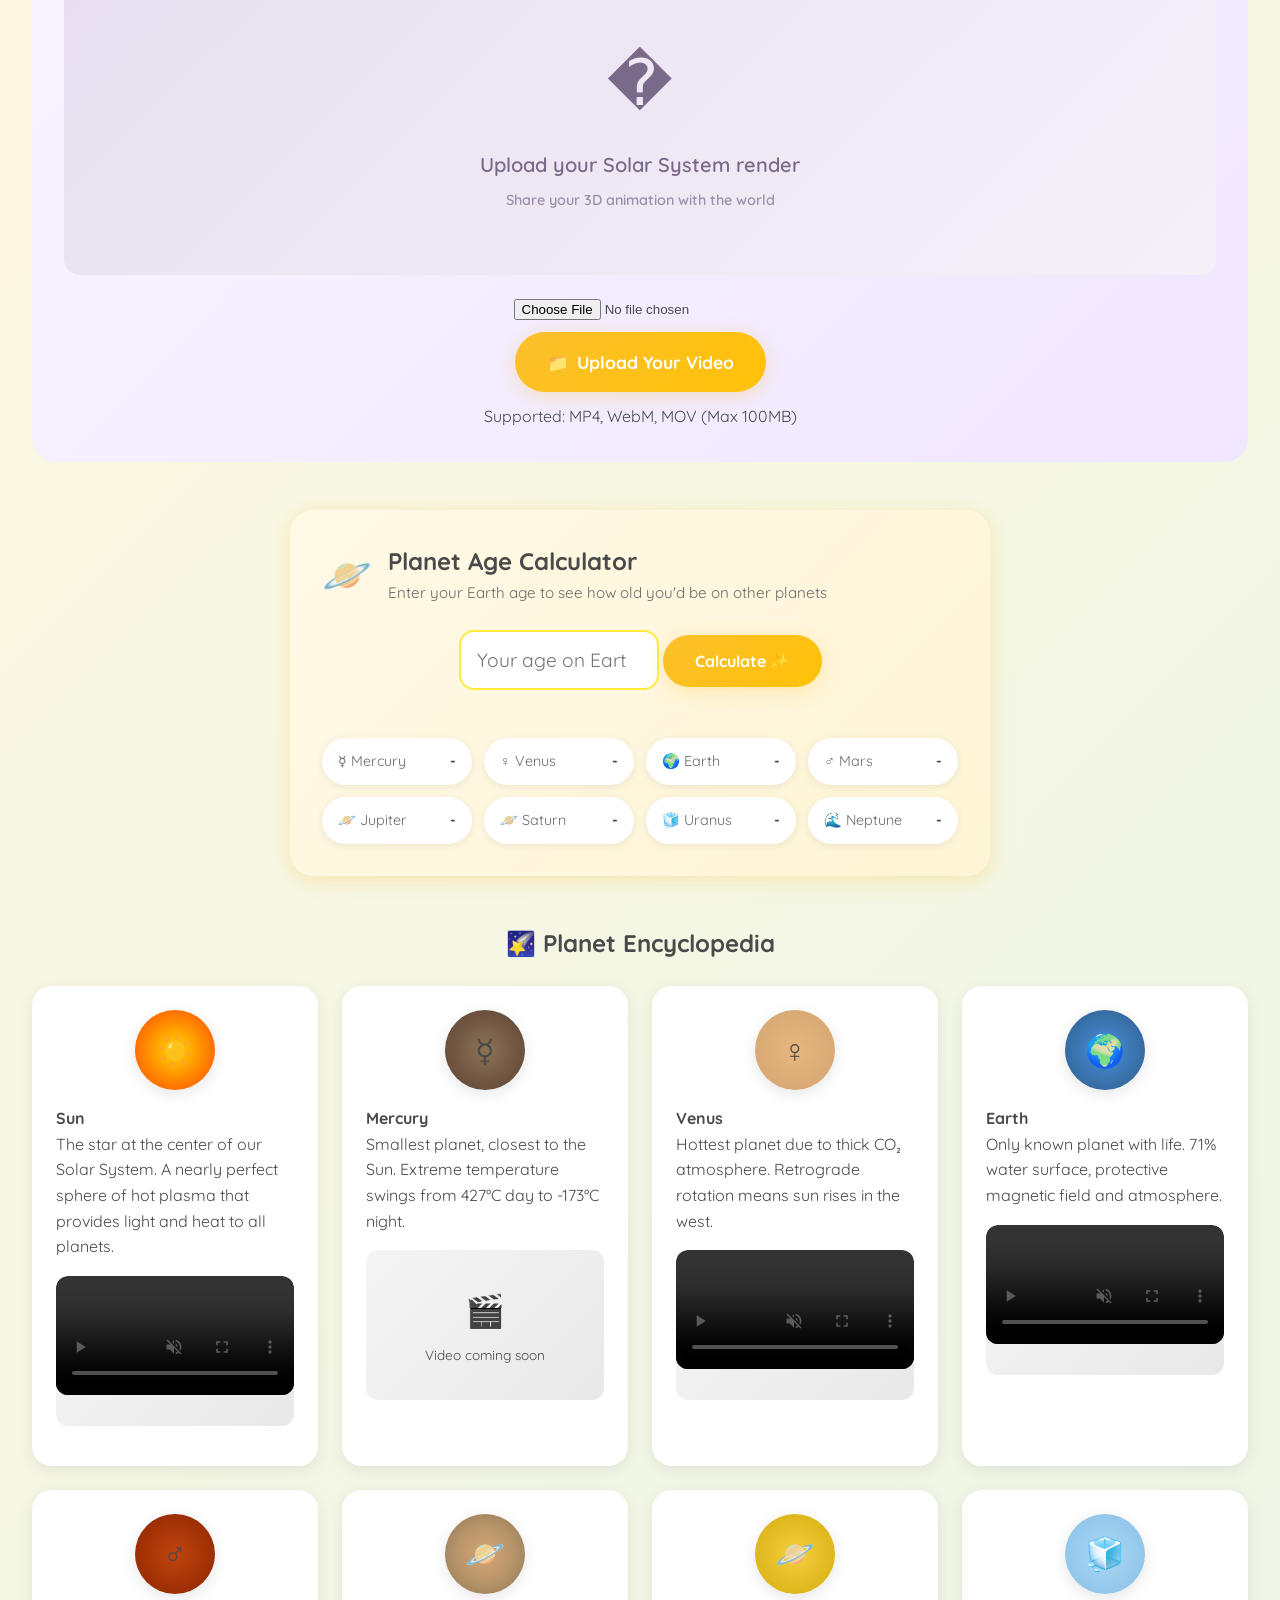
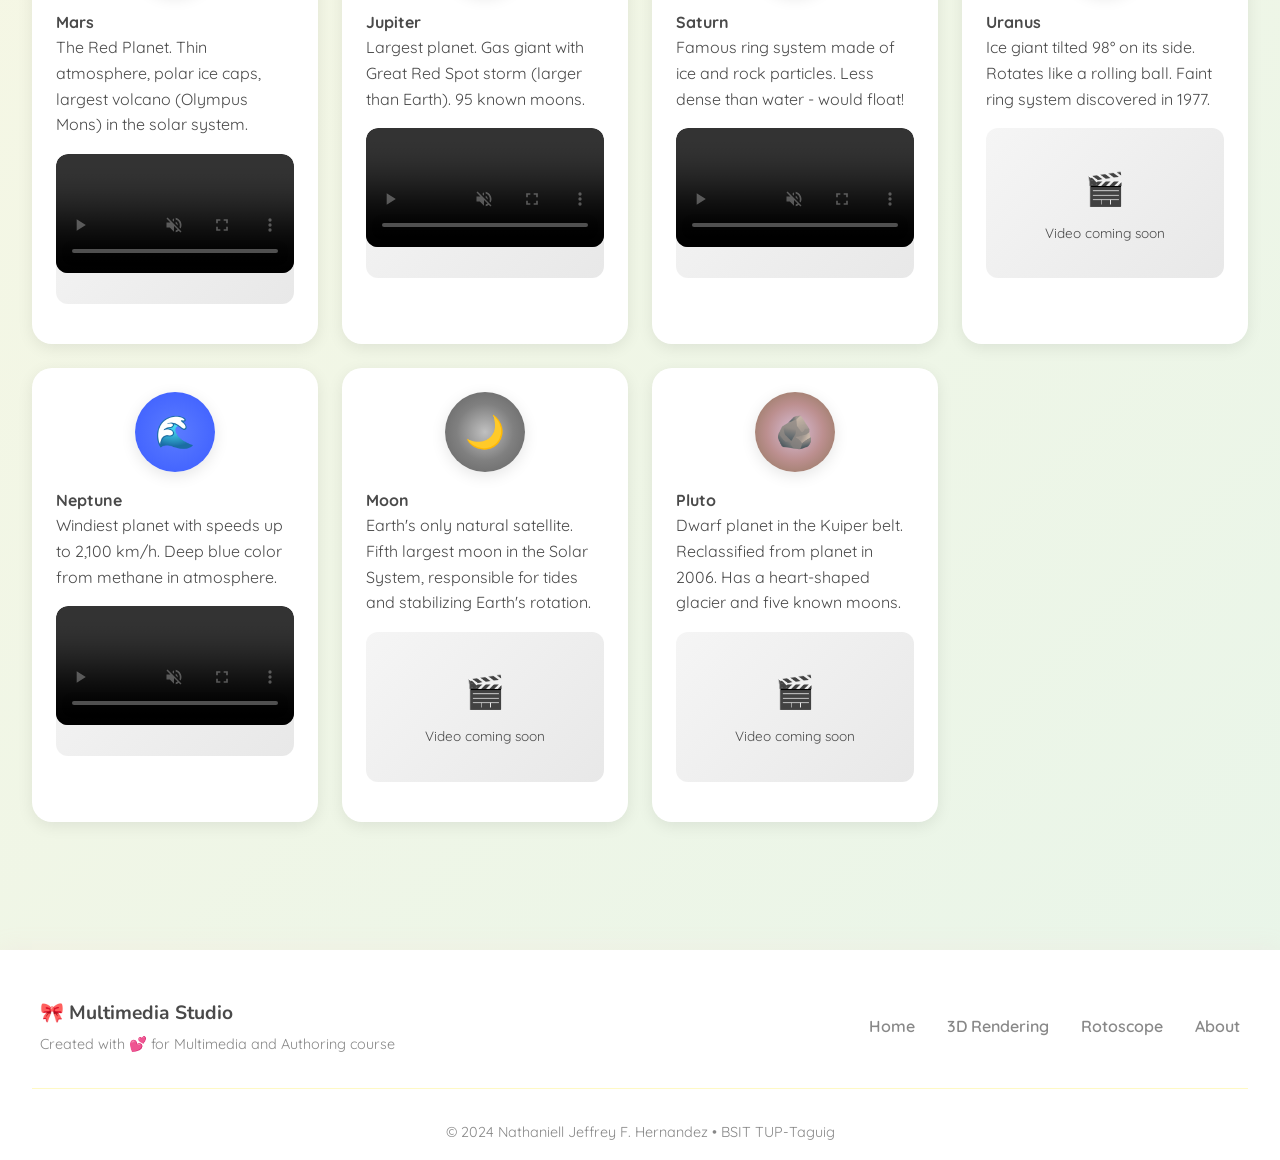
==== commit 8c6ab8fb: "Replace video placeholders with actual video tags" ====
--- a/3d-rendering.html
+++ b/3d-rendering.html
@@ -309,25 +309,25 @@
                     <div class="planet-visual" style="background: radial-gradient(circle, #FFD700, #FF8C00, #FF4500);">☀️</div>
                     <h4>Sun</h4>
                     <p>The star at the center of our Solar System. A nearly perfect sphere of hot plasma that provides light and heat to all planets.</p>
-                    <div class="planet-video-container" id="sun-video">
+                    <div class="planet-video-container">
+                        <video controls loop autoplay muted class="planet-video-player">
+                            <source src="sun0001-0250.mp4" type="video/mp4">
+                            Your browser does not support the video tag.
+                        </video>
+                    </div>
+                </div>
+                <!-- Mercury - No video available -->
+                <div class="planet-card-video">
+                    <div class="planet-visual" style="background: radial-gradient(circle, #8B7355, #5C4033);">☿️</div>
+                    <h4>Mercury</h4>
+                    <p>Smallest planet, closest to the Sun. Extreme temperature swings from 427°C day to -173°C night.</p>
+                    <div class="planet-video-container" id="mercury-video">
                         <div class="planet-video-placeholder">
                             <span>🎬</span>
                             <p>Video coming soon</p>
                         </div>
                     </div>
                 </div>
-                <!-- Mercury - No video available -->
-                <div class="planet-card-video">
-                    <div class="planet-visual" style="background: radial-gradient(circle, #8B7355, #5C4033);">☿️</div>
-                    <h4>Mercury</h4>
-                    <p>Smallest planet, closest to the Sun. Extreme temperature swings from 427°C day to -173°C night.</p>
-                    <div class="planet-video-container">
-                        <video controls loop autoplay muted class="planet-video-player">
-                            <source src="mercury0001-0250.mp4" type="video/mp4">
-                            Your browser does not support the video tag.
-                        </video>
-                    </div>
-                </div>
                 <!-- Venus -->
                 <div class="planet-card-video">
                     <div class="planet-visual" style="background: radial-gradient(circle, #E6B87D, #D4A373);">♀️</div>
@@ -357,11 +357,11 @@
                     <div class="planet-visual" style="background: radial-gradient(circle, #C1440E, #8B2500);">♂️</div>
                     <h4>Mars</h4>
                     <p>The Red Planet. Thin atmosphere, polar ice caps, largest volcano (Olympus Mons) in the solar system.</p>
-                   <div class="planet-video-container" id="mars-video">
-                        <div class="planet-video-placeholder">
-                            <span>🎬</span>
-                            <p>Video coming soon</p>
-                        </div>
+                    <div class="planet-video-container">
+                        <video controls loop autoplay muted class="planet-video-player">
+                            <source src="mars0001-0250.mp4" type="video/mp4">
+                            Your browser does not support the video tag.
+                        </video>
                     </div>
                 </div>
                 <!-- Jupiter -->
@@ -369,11 +369,11 @@
                     <div class="planet-visual" style="background: radial-gradient(circle, #D4A574, #B8956A, #8B7355);">🪐</div>
                     <h4>Jupiter</h4>
                     <p>Largest planet. Gas giant with Great Red Spot storm (larger than Earth). 95 known moons.</p>
-                    <div class="planet-video-container" id="jupiter-video">
-                        <div class="planet-video-placeholder">
-                            <span>🎬</span>
-                            <p>Video coming soon</p>
-                        </div>
+                    <div class="planet-video-container">
+                        <video controls loop autoplay muted class="planet-video-player">
+                            <source src="jupiter0001-0250.mp4" type="video/mp4">
+                            Your browser does not support the video tag.
+                        </video>
                     </div>
                 </div>
                 <!-- Saturn -->
@@ -381,11 +381,11 @@
                     <div class="planet-visual" style="background: radial-gradient(circle, #F4D03F, #D4AC0D);">🪐</div>
                     <h4>Saturn</h4>
                     <p>Famous ring system made of ice and rock particles. Less dense than water - would float!</p>
-                    <div class="planet-video-container" id="saturn-video">
-                        <div class="planet-video-placeholder">
-                            <span>🎬</span>
-                            <p>Video coming soon</p>
-                        </div>
+                    <div class="planet-video-container">
+                        <video controls loop autoplay muted class="planet-video-player">
+                            <source src="saturn0001-0250.mp4" type="video/mp4">
+                            Your browser does not support the video tag.
+                        </video>
                     </div>
                 </div>
                 <!-- Uranus - No video available -->
@@ -405,11 +405,11 @@
                     <div class="planet-visual" style="background: radial-gradient(circle, #5B7CFF, #3B5CFF);">🌊</div>
                     <h4>Neptune</h4>
                     <p>Windiest planet with speeds up to 2,100 km/h. Deep blue color from methane in atmosphere.</p>
-                    <div class="planet-video-container" id="neptune-video">
-                        <div class="planet-video-placeholder">
-                            <span>🎬</span>
-                            <p>Video coming soon</p>
-                        </div>
+                    <div class="planet-video-container">
+                        <video controls loop autoplay muted class="planet-video-player">
+                            <source src="neptune0001-0250.mp4" type="video/mp4">
+                            Your browser does not support the video tag.
+                        </video>
                     </div>
                 </div>
                 <!-- Moon -->
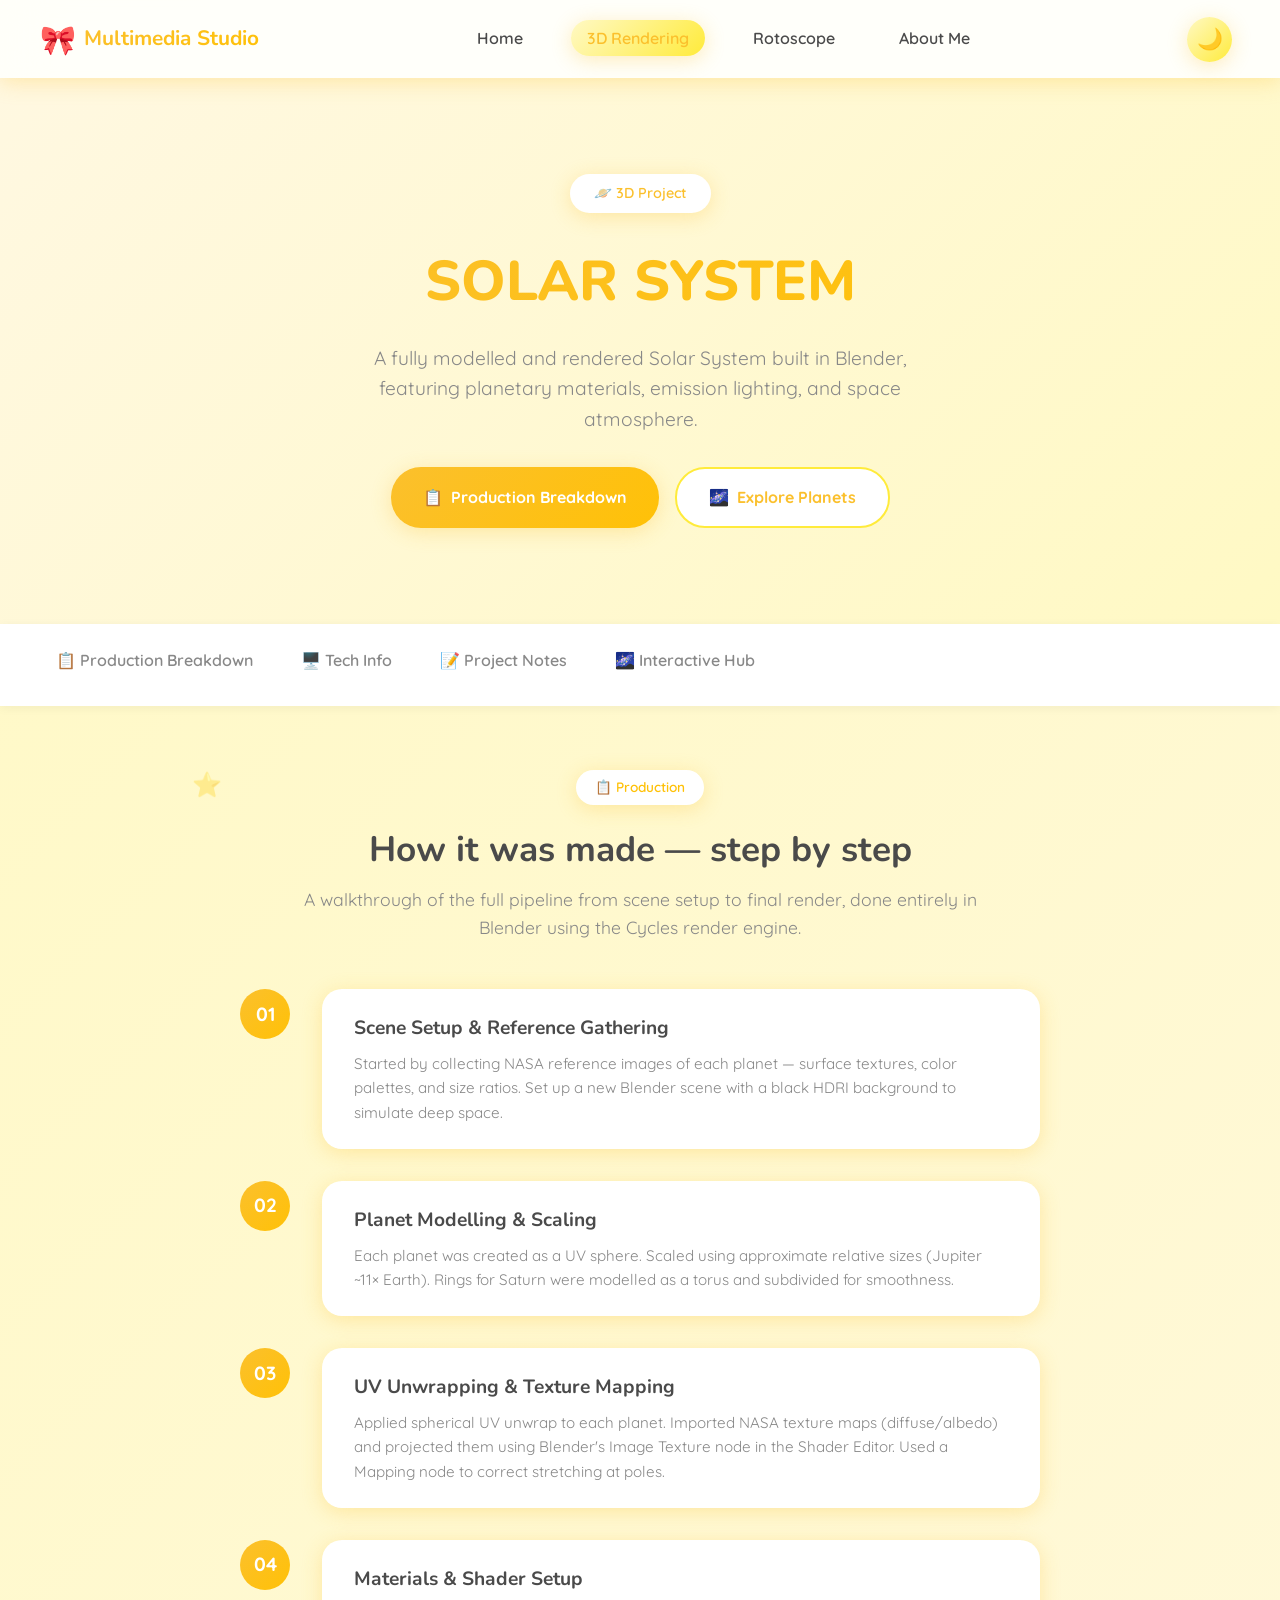
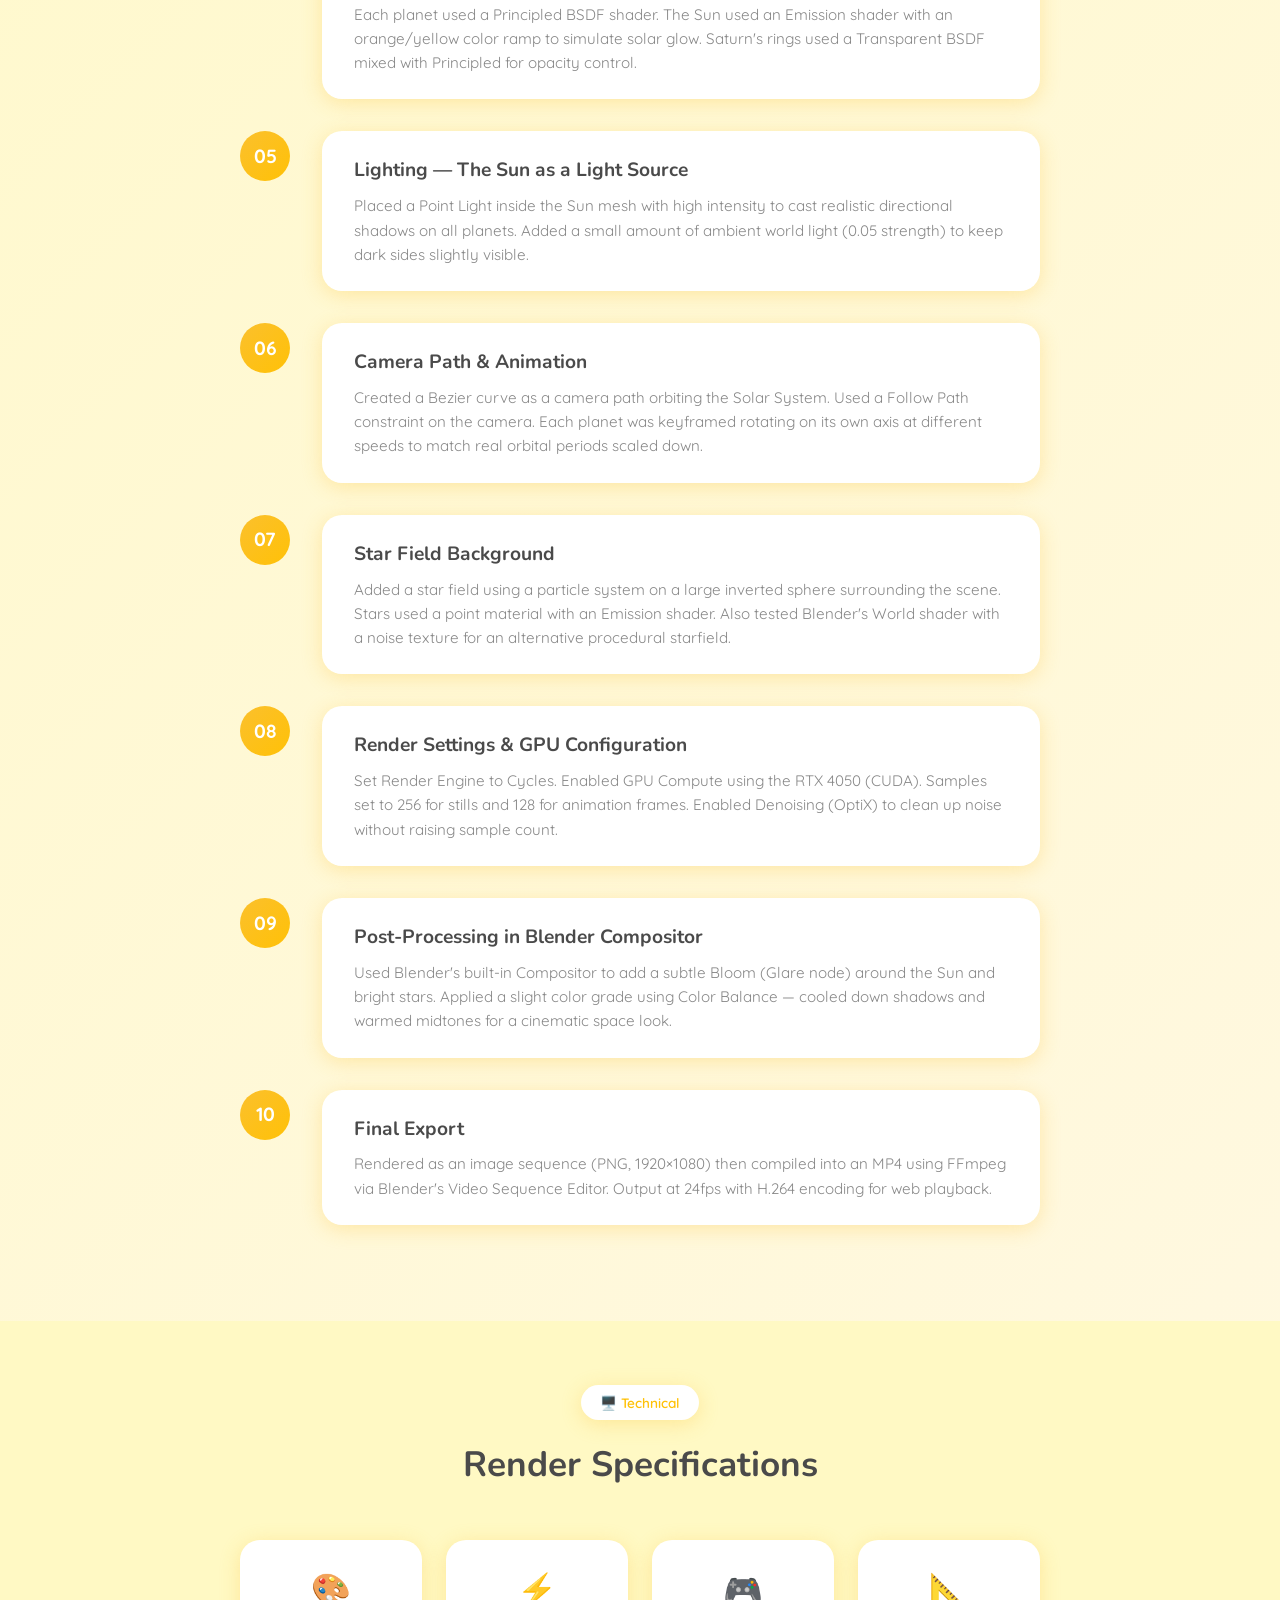
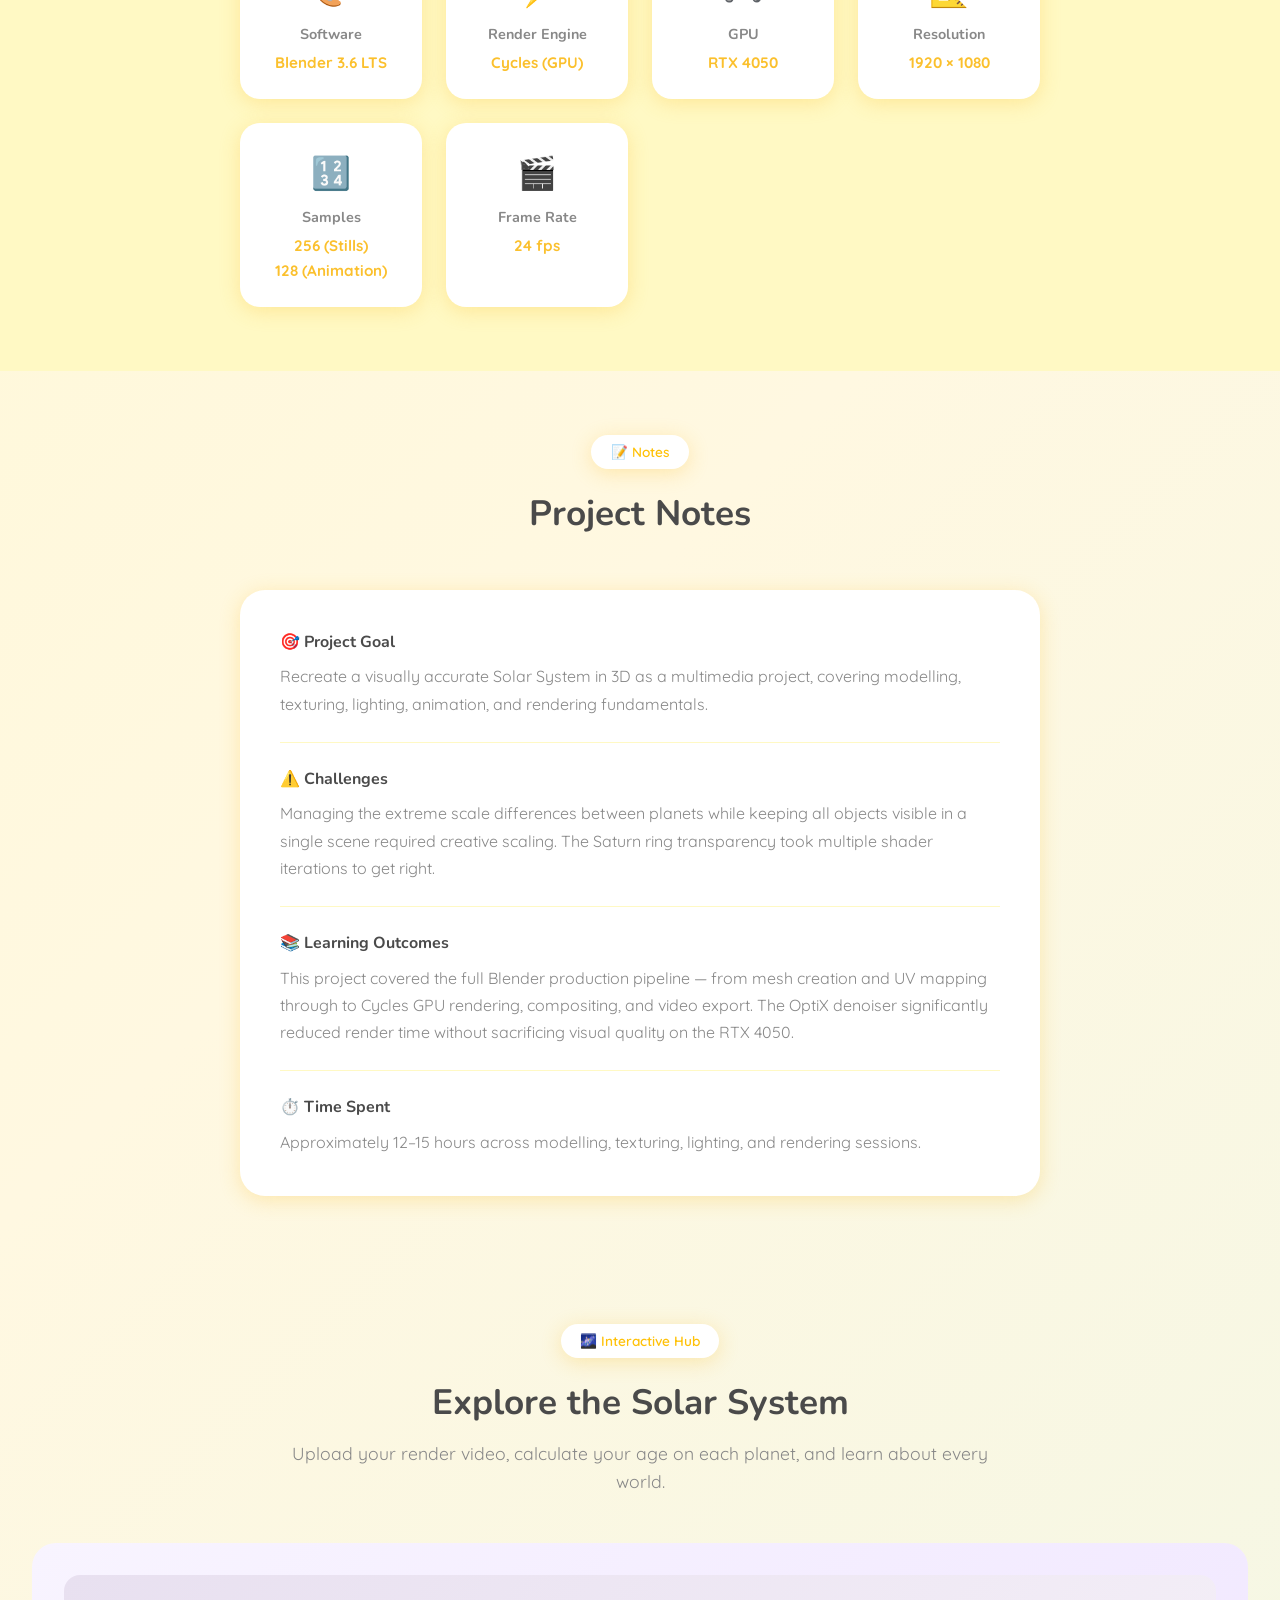
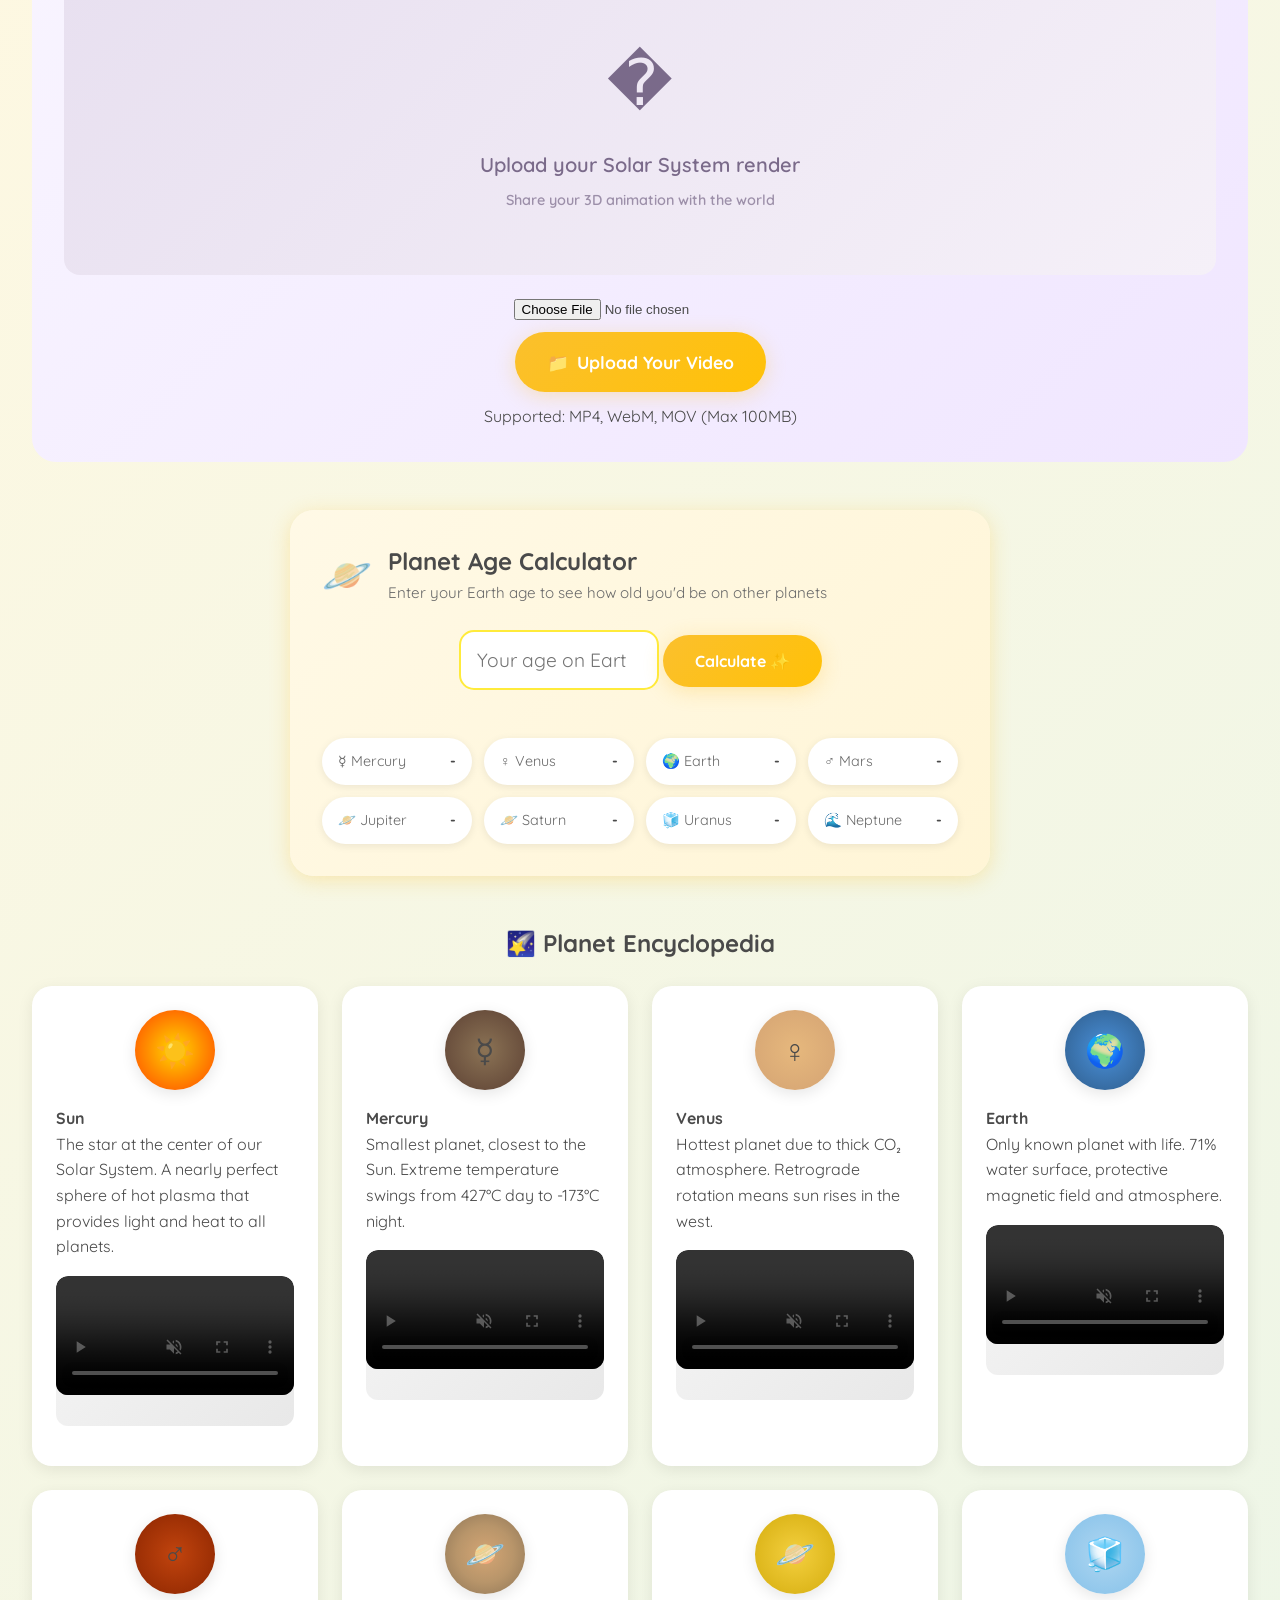
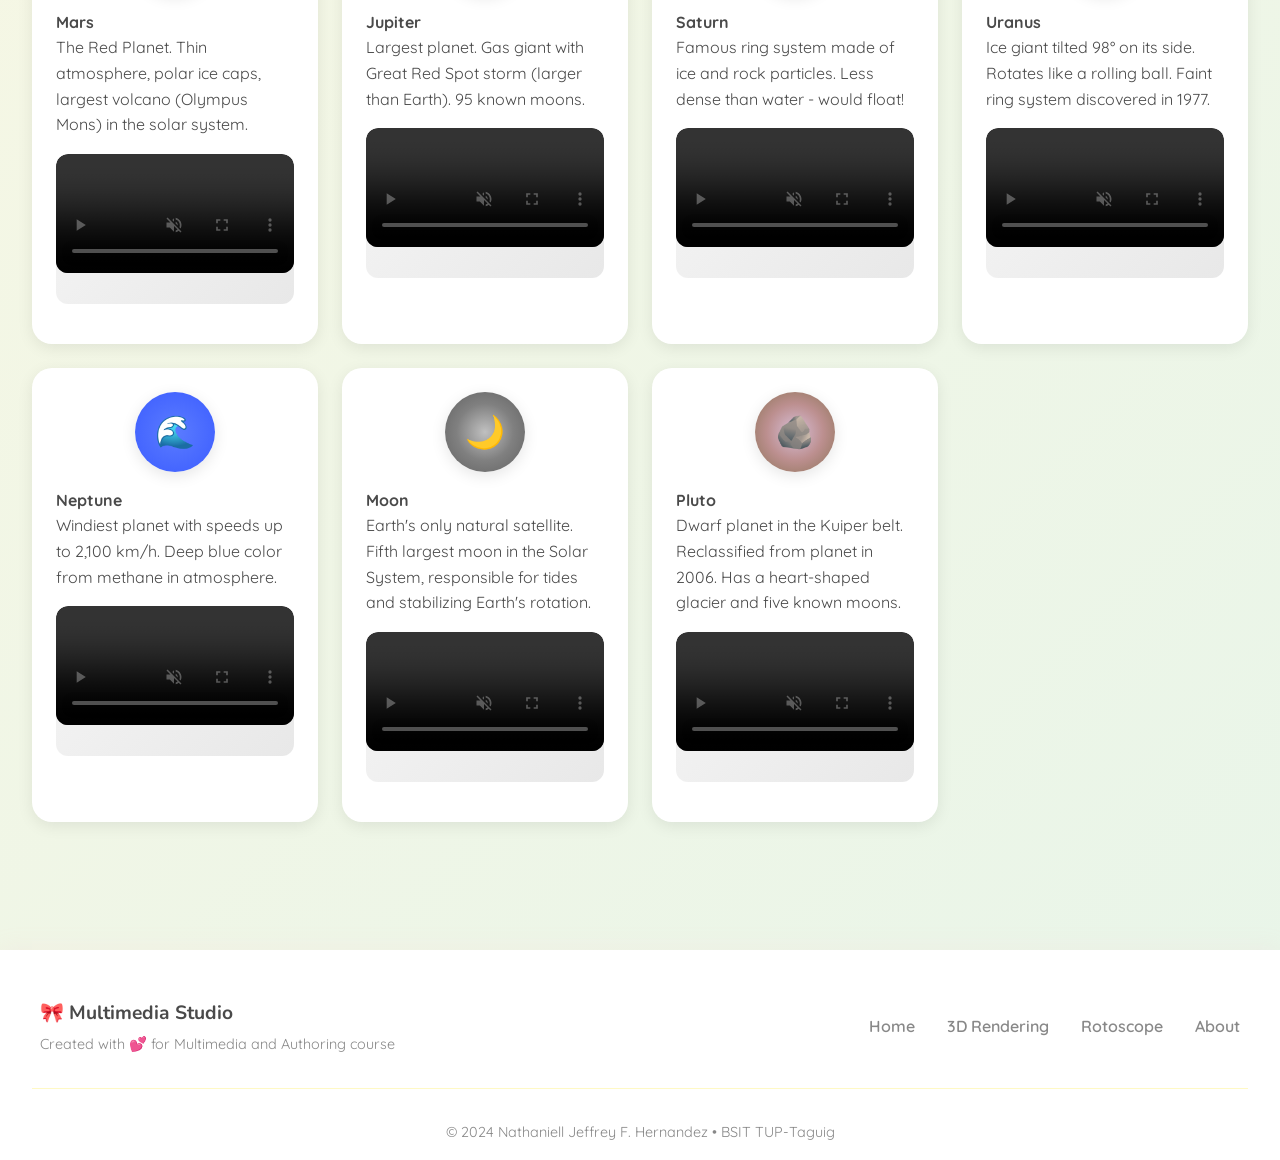
==== commit 249f7e93: "Add video elements for Mercury, Uranus, Moon, and Pluto" ====
--- a/3d-rendering.html
+++ b/3d-rendering.html
@@ -316,16 +316,16 @@
                         </video>
                     </div>
                 </div>
-                <!-- Mercury - No video available -->
+                <!-- Mercury -->
                 <div class="planet-card-video">
                     <div class="planet-visual" style="background: radial-gradient(circle, #8B7355, #5C4033);">☿️</div>
                     <h4>Mercury</h4>
                     <p>Smallest planet, closest to the Sun. Extreme temperature swings from 427°C day to -173°C night.</p>
-                    <div class="planet-video-container" id="mercury-video">
-                        <div class="planet-video-placeholder">
-                            <span>🎬</span>
-                            <p>Video coming soon</p>
-                        </div>
+                    <div class="planet-video-container">
+                        <video controls loop autoplay muted class="planet-video-player">
+                            <source src="mercury0001-0250.mp4" type="video/mp4">
+                            Your browser does not support the video tag.
+                        </video>
                     </div>
                 </div>
                 <!-- Venus -->
@@ -388,16 +388,16 @@
                         </video>
                     </div>
                 </div>
-                <!-- Uranus - No video available -->
+                <!-- Uranus -->
                 <div class="planet-card-video">
                     <div class="planet-visual" style="background: radial-gradient(circle, #AED6F1, #85C1E9);">🧊</div>
                     <h4>Uranus</h4>
                     <p>Ice giant tilted 98° on its side. Rotates like a rolling ball. Faint ring system discovered in 1977.</p>
-                    <div class="planet-video-container" id="uranus-video">
-                        <div class="planet-video-placeholder">
-                            <span>🎬</span>
-                            <p>Video coming soon</p>
-                        </div>
+                    <div class="planet-video-container">
+                        <video controls loop autoplay muted class="planet-video-player">
+                            <source src="uranus0001-0250.mp4" type="video/mp4">
+                            Your browser does not support the video tag.
+                        </video>
                     </div>
                 </div>
                 <!-- Neptune -->
@@ -417,11 +417,11 @@
                     <div class="planet-visual" style="background: radial-gradient(circle, #C0C0C0, #808080, #606060);">🌙</div>
                     <h4>Moon</h4>
                     <p>Earth's only natural satellite. Fifth largest moon in the Solar System, responsible for tides and stabilizing Earth's rotation.</p>
-                    <div class="planet-video-container" id="moon-video">
-                        <div class="planet-video-placeholder">
-                            <span>🎬</span>
-                            <p>Video coming soon</p>
-                        </div>
+                    <div class="planet-video-container">
+                        <video controls loop autoplay muted class="planet-video-player">
+                            <source src="moon0001-0250.mp4" type="video/mp4">
+                            Your browser does not support the video tag.
+                        </video>
                     </div>
                 </div>
                 <!-- Pluto -->
@@ -429,11 +429,11 @@
                     <div class="planet-visual" style="background: radial-gradient(circle, #D8BFD8, #BC8F8F, #8B7355);">🪨</div>
                     <h4>Pluto</h4>
                     <p>Dwarf planet in the Kuiper belt. Reclassified from planet in 2006. Has a heart-shaped glacier and five known moons.</p>
-                    <div class="planet-video-container" id="pluto-video">
-                        <div class="planet-video-placeholder">
-                            <span>🎬</span>
-                            <p>Video coming soon</p>
-                        </div>
+                    <div class="planet-video-container">
+                        <video controls loop autoplay muted class="planet-video-player">
+                            <source src="pluto0001-0250.mp4" type="video/mp4">
+                            Your browser does not support the video tag.
+                        </video>
                     </div>
                 </div>
             </div>
--- a/styles.css
+++ b/styles.css
@@ -1045,6 +1045,87 @@
     border-radius: 20px;
 }
 
+.video-embed-controls {
+    display: flex;
+    gap: 0.75rem;
+    justify-content: center;
+    margin-top: 1rem;
+}
+
+/* ===== SIDE BY SIDE VIDEOS ===== */
+.videos-side-by-side {
+    display: grid;
+    grid-template-columns: 1fr auto 1fr;
+    gap: 1.5rem;
+    align-items: start;
+    margin: 2rem 0;
+}
+
+.video-side-panel {
+    display: flex;
+    flex-direction: column;
+}
+
+.video-panel-title {
+    text-align: center;
+    font-size: 1.1rem;
+    font-weight: 700;
+    color: #4A4A4A;
+    margin-bottom: 1rem;
+}
+
+.video-panel-controls {
+    display: flex;
+    gap: 0.75rem;
+    justify-content: center;
+    margin-top: 1rem;
+}
+
+.sync-controls-middle {
+    display: flex;
+    align-items: center;
+    justify-content: center;
+    padding-top: 3rem;
+}
+
+.sync-btn-large {
+    background: linear-gradient(135deg, #FFEB3B 0%, #FFD54F 100%);
+    color: #4A4A4A;
+    border: none;
+    padding: 1rem 1.5rem;
+    border-radius: 50%;
+    font-size: 1.5rem;
+    font-weight: 700;
+    cursor: pointer;
+    transition: all 0.3s ease;
+    font-family: inherit;
+    box-shadow: 0 4px 16px rgba(255, 235, 59, 0.4);
+}
+
+.sync-btn-large:hover {
+    background: linear-gradient(135deg, #FFD54F 0%, #FFCA28 100%);
+    transform: scale(1.1) rotate(180deg);
+    box-shadow: 0 6px 24px rgba(255, 235, 59, 0.6);
+}
+
+@media (max-width: 1024px) {
+    .videos-side-by-side {
+        grid-template-columns: 1fr;
+        gap: 2rem;
+    }
+    
+    .sync-controls-middle {
+        padding-top: 0;
+        order: -1;
+    }
+    
+    .sync-btn-large {
+        padding: 0.75rem 1.5rem;
+        border-radius: 12px;
+        font-size: 1.1rem;
+    }
+}
+
 .video-embed-small {
     position: relative;
     padding-bottom: 56.25%;
@@ -1668,6 +1749,86 @@
     border-radius: 5px;
 }
 
+/* ===== FINAL OUTPUT SECTION ===== */
+.section-final {
+    background: linear-gradient(135deg, #fff9e6 0%, #fff5d6 100%);
+}
+
+.final-output-container {
+    max-width: 800px;
+    margin: 0 auto;
+}
+
+.final-video-display {
+    background: linear-gradient(135deg, #f5f0e6 0%, #e8e0d0 100%);
+    border-radius: 20px;
+    min-height: 350px;
+    display: flex;
+    align-items: center;
+    justify-content: center;
+    margin-bottom: 1.5rem;
+    overflow: hidden;
+}
+
+.final-video-placeholder {
+    text-align: center;
+    color: #7a6a5a;
+}
+
+.final-video-placeholder span {
+    font-size: 4rem;
+    display: block;
+    margin-bottom: 1rem;
+}
+
+.final-video-placeholder p {
+    font-size: 1.25rem;
+    font-weight: 600;
+    margin-bottom: 0.5rem;
+}
+
+.final-hint {
+    font-size: 0.9rem;
+    opacity: 0.7;
+}
+
+.final-video-player {
+    width: 100%;
+    max-height: 400px;
+    border-radius: 20px;
+}
+
+.final-video-controls {
+    text-align: center;
+}
+
+/* ===== CAROUSEL VIDEO CONTROLS ===== */
+.carousel-video-controls {
+    display: flex;
+    gap: 0.75rem;
+    justify-content: center;
+    margin-top: 1rem;
+}
+
+.video-control-btn {
+    background: linear-gradient(135deg, #E6F3FF 0%, #B3D9FF 100%);
+    color: #4A90E2;
+    border: none;
+    padding: 0.5rem 1rem;
+    border-radius: 8px;
+    font-size: 0.85rem;
+    font-weight: 600;
+    cursor: pointer;
+    transition: all 0.3s ease;
+    font-family: inherit;
+}
+
+.video-control-btn:hover {
+    background: linear-gradient(135deg, #4A90E2 0%, #357ABD 100%);
+    color: white;
+    transform: translateY(-2px);
+}
+
 /* ===== PORTFOLIO INDEX STYLES ===== */
 .hero-portfolio {
     display: grid;
@@ -2118,4 +2279,4 @@
     .gpu-name {
         font-size: 2rem;
     }
-}+}
